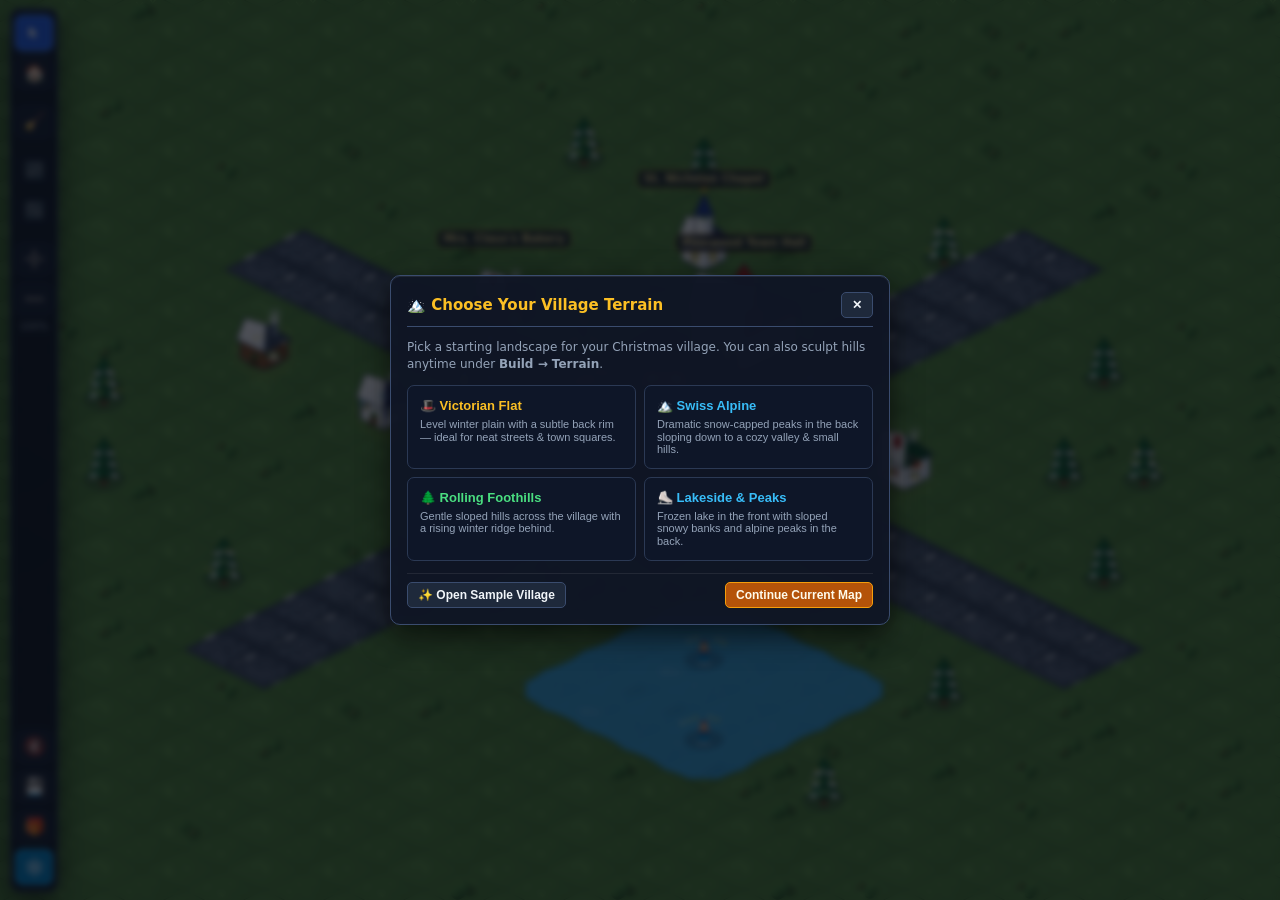
==== docs/index.html @ 5a3c9f07 "Remove manual lake/water items from palette and move Raise/Lower to top of Terrain" ====
<!DOCTYPE html>
<html lang="en">
<head>
<meta charset="UTF-8" />
<meta name="viewport" content="width=device-width, initial-scale=1.0" />
<title>Cozy Christmas Village Editor</title>
<style>
  :root {
    --bg-night: #080d1a;
    --panel-bg: rgba(16, 23, 39, 0.94);
    --panel-border: #3a4c6e;
    --panel-highlight: #607ba8;
    --text-main: #f1f5f9;
    --text-muted: #94a3b8;
    --accent-gold: #fbbf24;
    --accent-red: #dc2626;
    --accent-green: #16a34a;
    --accent-ice: #38bdf8;
    --font-ui: 'Segoe UI', system-ui, -apple-system, sans-serif;
  }

  * {
    box-sizing: border-box;
    user-select: none;
    -webkit-user-select: none;
  }

  html, body {
    margin: 0;
    padding: 0;
    width: 100%;
    height: 100%;
    overflow: hidden;
    background: var(--bg-night);
    color: var(--text-main);
    font-family: var(--font-ui);
    font-size: 13px;
  }

  #game-canvas {
    display: block;
    width: 100vw;
    height: 100vh;
    cursor: default;
  }

  .ui-panel {
    background: var(--panel-bg);
    border: 1.5px solid var(--panel-border);
    box-shadow: 0 10px 30px rgba(0, 0, 0, 0.65), inset 0 1px 0 rgba(255, 255, 255, 0.08);
    border-radius: 10px;
    backdrop-filter: blur(8px);
  }

  /* Single Slim Left-Edge Toolbar */
  #left-dock {
    position: fixed;
    top: 8px;
    left: 10px;
    bottom: 8px;
    width: 48px;
    padding: 6px 4px;
    display: flex;
    flex-direction: column;
    align-items: center;
    gap: clamp(2px, 0.45vh, 5px);
    z-index: 30;
    overflow: hidden;
    transition: transform 0.35s ease, opacity 0.35s ease;
  }

  #left-dock.hidden-editor {
    transform: translateX(-80px);
    opacity: 0;
    pointer-events: none;
  }

  .dock-btn {
    width: clamp(30px, 4.4vh, 38px);
    height: clamp(22px, 4.2vh, 36px);
    flex: 0 1 auto;
    border-radius: 7px;
    border: 1px solid transparent;
    background: rgba(30, 41, 59, 0.7);
    color: var(--text-main);
    font-size: clamp(13px, 2.1vh, 17px);
    line-height: 1;
    display: flex;
    align-items: center;
    justify-content: center;
    cursor: pointer;
    position: relative;
    transition: background 0.12s, border-color 0.12s, transform 0.08s;
  }

  .dock-btn:hover { background: #2b3a55; border-color: var(--panel-highlight); }
  .dock-btn:active { transform: scale(0.95); }
  .dock-btn.active { background: #2563eb; border-color: #60a5fa; box-shadow: 0 0 10px rgba(37, 99, 235, 0.45); }
  .dock-btn.dialog-open { border-color: var(--accent-gold); box-shadow: 0 0 0 1px var(--accent-gold); }
  .dock-btn.btn-snow-dock { background: #0284c7; border-color: #38bdf8; }
  .dock-btn.btn-snow-dock:hover { background: #0369a1; }
  .dock-btn:disabled { opacity: 0.35; cursor: not-allowed; }

  .dock-sep {
    width: 26px;
    height: 1px;
    background: rgba(255, 255, 255, 0.12);
    margin: clamp(1px, 0.2vh, 2px) 0;
    flex-shrink: 0;
  }

  .dock-spacer { flex: 1 1 0; min-height: 2px; }

  /* Floating Dialogs anchored beside the left toolbar */
  .dock-dialog {
    position: fixed;
    top: 8px;
    left: 68px;
    width: 296px;
    max-height: calc(100vh - 16px);
    display: none;
    flex-direction: column;
    z-index: 28;
    overflow: hidden;
  }

  .dock-dialog.open { display: flex; }
  .dock-dialog.hidden-editor { display: none !important; }

  .dialog-header {
    display: flex;
    align-items: center;
    justify-content: space-between;
    padding: 10px 12px;
    border-bottom: 1px solid rgba(255, 255, 255, 0.1);
  }

  .dialog-header h3 {
    margin: 0;
    font-size: 13px;
    font-weight: 700;
    color: var(--accent-gold);
    letter-spacing: 0.3px;
  }

  .dialog-body {
    padding: 10px 12px;
    overflow-y: auto;
    display: flex;
    flex-direction: column;
    gap: 10px;
  }

  .btn {
    background: #1e293b;
    color: var(--text-main);
    border: 1px solid var(--panel-border);
    border-radius: 5px;
    padding: 5px 10px;
    font-size: 12px;
    font-weight: 600;
    cursor: pointer;
    display: inline-flex;
    align-items: center;
    gap: 5px;
    transition: background 0.12s, border-color 0.12s;
  }

  .btn:hover { background: #2b3a55; border-color: var(--panel-highlight); }
  .btn.active { background: #2563eb; border-color: #60a5fa; color: #fff; }
  .btn-gold { background: #b45309; border-color: #f59e0b; color: #fffbeb; }
  .btn-gold:hover { background: #d97706; }
  .btn-snow { background: #0284c7; border-color: #38bdf8; color: #f0f9ff; }
  .btn-snow:hover { background: #0369a1; }
  .btn-danger { background: #991b1b; border-color: #ef4444; }
  .btn-danger:hover { background: #b91c1c; }

  .cat-tabs {
    display: flex;
    gap: 4px;
    border-bottom: 1px solid var(--panel-border);
    padding: 8px 10px 0 10px;
  }

  .cat-tab {
    flex: 1;
    text-align: center;
    padding: 6px 4px;
    font-size: 11px;
    font-weight: 600;
    color: var(--text-muted);
    background: rgba(15, 23, 42, 0.5);
    border: 1px solid transparent;
    border-bottom: none;
    border-radius: 6px 6px 0 0;
    cursor: pointer;
  }

  .cat-tab.active {
    color: var(--accent-gold);
    background: #1e293b;
    border-color: var(--panel-border);
  }

  .item-grid {
    padding: 10px;
    overflow-y: auto;
    display: grid;
    grid-template-columns: repeat(2, 1fr);
    gap: 7px;
    align-content: start;
  }

  .item-card {
    background: rgba(15, 23, 42, 0.78);
    border: 1px solid #2b3954;
    border-radius: 7px;
    padding: 7px 5px;
    display: flex;
    flex-direction: column;
    align-items: center;
    gap: 5px;
    cursor: pointer;
    transition: border-color 0.12s, background 0.12s;
  }

  .item-card:hover { background: rgba(30, 41, 59, 0.95); border-color: var(--panel-highlight); }
  .item-card.selected { background: rgba(37, 99, 235, 0.25); border-color: var(--accent-gold); box-shadow: 0 0 0 1px var(--accent-gold); }
  .item-card canvas { width: 58px; height: 58px; }
  .item-card span { font-size: 11px; text-align: center; line-height: 1.15; }

  .section-title {
    font-size: 11px;
    text-transform: uppercase;
    letter-spacing: 0.7px;
    color: var(--text-muted);
    font-weight: 700;
    margin-bottom: 4px;
    border-bottom: 1px solid rgba(255,255,255,0.08);
    padding-bottom: 3px;
  }

  .option-row { display: flex; flex-direction: column; gap: 5px; margin-bottom: 4px; }
  .option-row label { font-size: 11px; color: var(--text-muted); display: flex; justify-content: space-between; align-items: center; }

  .chip-group { display: flex; flex-wrap: wrap; gap: 4px; }
  .chip {
    padding: 4px 8px;
    font-size: 11px;
    border-radius: 5px;
    border: 1px solid #334155;
    background: #0f172a;
    color: var(--text-main);
    cursor: pointer;
  }
  .chip.active { background: #2563eb; border-color: #60a5fa; color: #fff; }

  .color-dot { width: 22px; height: 22px; border-radius: 5px; border: 2px solid #334155; cursor: pointer; }
  .color-dot.active { border-color: var(--accent-gold); transform: scale(1.1); }

  .toggle-switch {
    display: flex;
    align-items: center;
    justify-content: space-between;
    background: #0f172a;
    border: 1px solid #334155;
    border-radius: 5px;
    padding: 6px 9px;
    cursor: pointer;
    font-size: 12px;
  }

  .toggle-pill { width: 30px; height: 16px; background: #334155; border-radius: 999px; position: relative; transition: background 0.15s; }
  .toggle-pill.on { background: var(--accent-green); }
  .toggle-pill::after {
    content: ''; position: absolute; top: 2px; left: 2px; width: 12px; height: 12px;
    border-radius: 50%; background: #fff; transition: transform 0.15s;
  }
  .toggle-pill.on::after { transform: translateX(14px); }

  /* Snow Mode Single Lower-Left Exit Button */
  #btn-exit-snow {
    position: fixed;
    bottom: 14px;
    left: 14px;
    padding: 7px 12px;
    z-index: 25;
    opacity: 0;
    pointer-events: none;
    transform: translateY(30px);
    transition: transform 0.35s ease, opacity 0.35s ease;
  }
  #btn-exit-snow.visible {
    transform: translateY(0);
    opacity: 0.72;
    pointer-events: auto;
  }
  #btn-exit-snow.visible:hover {
    opacity: 1;
  }

  /* Greeting Banner */
  #greeting-banner {
    position: fixed;
    top: 24px;
    left: 50%;
    transform: translateX(-50%) translateY(-20px);
    max-width: 520px;
    width: calc(100vw - 40px);
    padding: 16px 22px;
    text-align: center;
    z-index: 24;
    opacity: 0;
    pointer-events: none;
    transition: opacity 0.45s ease, transform 0.45s ease;
    border-color: var(--accent-gold);
    background: rgba(15, 23, 42, 0.9);
  }
  #greeting-banner.visible { opacity: 1; transform: translateX(-50%) translateY(0); pointer-events: auto; }
  #greeting-banner h2 { margin: 0 0 6px 0; color: var(--accent-gold); font-size: 18px; }
  #greeting-banner p { margin: 0 0 8px 0; line-height: 1.45; color: #e2e8f0; white-space: pre-wrap; }
  #greeting-banner .sig { font-style: italic; color: #94a3b8; font-size: 12px; }

  /* Snow Tour Landmark Caption */
  #tour-caption {
    position: fixed;
    bottom: 22px;
    left: 50%;
    transform: translateX(-50%) translateY(14px);
    max-width: 440px;
    width: calc(100vw - 180px);
    padding: 10px 18px;
    text-align: center;
    z-index: 23;
    opacity: 0;
    pointer-events: none;
    transition: opacity 0.6s ease, transform 0.6s ease;
    background: rgba(15, 23, 42, 0.84);
    border-color: rgba(251, 191, 36, 0.55);
  }
  #tour-caption.visible {
    opacity: 1;
    transform: translateX(-50%) translateY(0);
  }
  #tour-caption h4 { margin: 0 0 3px 0; color: var(--accent-gold); font-size: 14px; }
  #tour-caption p { margin: 0; color: #e2e8f0; font-size: 12px; line-height: 1.35; }

  .modal-backdrop {
    position: fixed;
    inset: 0;
    background: rgba(5, 8, 16, 0.7);
    display: none;
    align-items: center;
    justify-content: center;
    z-index: 50;
    backdrop-filter: blur(3px);
  }
  .modal-backdrop.open { display: flex; }

  .modal {
    width: 460px;
    max-width: calc(100vw - 24px);
    max-height: calc(100vh - 40px);
    overflow-y: auto;
    padding: 16px;
    display: flex;
    flex-direction: column;
    gap: 12px;
  }

  .modal-header { display: flex; justify-content: space-between; align-items: center; border-bottom: 1px solid var(--panel-border); padding-bottom: 8px; }
  .modal-header h3 { margin: 0; color: var(--accent-gold); font-size: 15px; }

  input[type="text"], textarea {
    width: 100%;
    background: #0f172a;
    border: 1px solid var(--panel-border);
    border-radius: 5px;
    color: var(--text-main);
    padding: 7px 9px;
    font-family: inherit;
    font-size: 12px;
  }
  input[type="text"]:focus, textarea:focus { outline: none; border-color: var(--accent-gold); }

  .slot-list { display: flex; flex-direction: column; gap: 6px; max-height: 220px; overflow-y: auto; }
  .slot-item {
    display: flex;
    align-items: center;
    justify-content: space-between;
    background: #0f172a;
    border: 1px solid #2b3954;
    border-radius: 5px;
    padding: 7px 9px;
    gap: 8px;
  }
  .slot-info { display: flex; flex-direction: column; gap: 2px; overflow: hidden; }
  .slot-info strong { font-size: 12px; white-space: nowrap; overflow: hidden; text-overflow: ellipsis; }
  .slot-info small { font-size: 10px; color: var(--text-muted); }

  ::-webkit-scrollbar { width: 6px; height: 6px; }
  ::-webkit-scrollbar-track { background: rgba(0,0,0,0.2); }
  ::-webkit-scrollbar-thumb { background: #334155; border-radius: 3px; }
</style>
</head>
<body>

<canvas id="game-canvas"></canvas>

<!-- Single Left-Edge Toolbar -->
<div id="left-dock" class="ui-panel">
  <button class="dock-btn active" id="tool-inspect" title="Select &amp; Edit Item (1)">
    <svg width="16" height="16" viewBox="0 0 16 16" fill="currentColor" aria-hidden="true">
      <path d="M3 1.5v11.2l3.1-3.1 2.2 4.4 1.6-.8-2.2-4.4H12L3 1.5z"/>
    </svg>
  </button>
  <button class="dock-btn" id="btn-dock-build" title="Build Palette (B)">🏠</button>
  <div class="dock-sep"></div>
  <button class="dock-btn" id="tool-erase" title="Erase / Bulldoze (3 or Right-Click)">🧹</button>
  <div class="dock-sep"></div>
  <button class="dock-btn" id="btn-undo" title="Undo (Ctrl+Z)" disabled>↩️</button>
  <button class="dock-btn" id="btn-redo" title="Redo (Ctrl+Y)" disabled>↪️</button>
  <div class="dock-sep"></div>
  <button class="dock-btn" id="btn-zoom-in" title="Zoom In (+)">➕</button>
  <button class="dock-btn" id="btn-zoom-out" title="Zoom Out (-)">➖</button>
  <div id="zoom-label" style="font-size:10px;color:var(--text-muted);text-align:center;line-height:1.1;flex-shrink:0;">100%</div>
  <div class="dock-spacer"></div>
  <button class="dock-btn" id="btn-audio" title="Toggle Cozy Ambiance">🔇</button>
  <button class="dock-btn" id="btn-saves" title="Saved Villages & Presets">💾</button>
  <button class="dock-btn" id="btn-share" title="Share JSON & Customized Greeting">🎁</button>
  <button class="dock-btn btn-snow-dock" id="btn-snow-mode" title="Hide Editor & Begin Snowfall">❄️</button>
</div>

<!-- Floating Dialog: Build Palette -->
<div id="dialog-build" class="dock-dialog ui-panel">
  <div class="dialog-header">
    <h3>🏠 Build & Place</h3>
    <button class="btn" id="close-build" style="padding:2px 7px;">✕</button>
  </div>
  <div class="cat-tabs" id="cat-tabs">
    <div class="cat-tab" data-cat="terrain">Terrain</div>
    <div class="cat-tab active" data-cat="buildings">Buildings</div>
    <div class="cat-tab" data-cat="decor">Decor</div>
    <div class="cat-tab" data-cat="living">Living</div>
  </div>
  <div class="item-grid" id="item-grid"></div>
</div>

<!-- Floating Dialog: Item Options & Atmosphere -->
<div id="dialog-options" class="dock-dialog ui-panel">
  <div class="dialog-header">
    <h3 id="config-item-title">🎨 Customize</h3>
    <button class="btn" id="close-options" style="padding:2px 7px;">✕</button>
  </div>
  <div class="dialog-body">
    <div id="config-item-desc" style="font-size:11px;color:var(--text-muted);">
      Select a tile or building to customize.
    </div>
    <div id="config-options-container"></div>
  </div>
</div>

<!-- Floating Dialog: Snowfall Rate Picker -->
<div id="dialog-snow" class="dock-dialog ui-panel" style="top:auto;bottom:12px;width:236px;">
  <div class="dialog-header">
    <h3>❄️ Choose Snowfall Rate</h3>
    <button class="btn" id="close-snow-dialog" style="padding:2px 7px;">✕</button>
  </div>
  <div class="dialog-body" style="gap:7px;">
    <button class="btn snow-start-btn" data-lvl="1" style="justify-content:space-between;padding:8px 10px;">
      <span>🌨️ 1. Gentle Flurries</span><small style="color:var(--text-muted)">Light breeze</small>
    </button>
    <button class="btn snow-start-btn" data-lvl="2" style="justify-content:space-between;padding:8px 10px;">
      <span>❄️ 2. Steady Snowfall</span><small style="color:var(--text-muted)">Brisk wind</small>
    </button>
    <button class="btn btn-snow snow-start-btn" data-lvl="3" style="justify-content:space-between;padding:8px 10px;">
      <span>🌬️ 3. Winter Blizzard</span><small style="color:#e0f2fe">Howling gusts</small>
    </button>
    <div class="toggle-switch" id="toggle-tour-mode" title="Slowly pan & zoom to visit labeled landmarks">
      <span>🎬 Tour Landmarks</span>
      <div class="toggle-pill on" id="pill-tour-mode"></div>
    </div>
    <div style="border-top:1px solid rgba(255,255,255,0.1);padding-top:6px;">
      <button class="btn" id="btn-dialog-clear-snow" style="width:100%;justify-content:center;padding:7px 10px;">🧹 Clear Snow</button>
    </div>
  </div>
</div>

<!-- Snow Mode Single Lower-Left Button -->
<button id="btn-exit-snow" class="ui-panel btn" title="Return to Editor (Esc)">✏️ Editor</button>

<!-- Snow Tour Landmark Caption -->
<div id="tour-caption" class="ui-panel">
  <h4 id="tour-caption-title"></h4>
  <p id="tour-caption-desc"></p>
</div>

<!-- Greeting Banner -->
<div id="greeting-banner" class="ui-panel">
  <h2 id="banner-title">Season's Greetings!</h2>
  <p id="banner-msg"></p>
  <div class="sig" id="banner-sig"></div>
  <div style="margin-top:10px;display:flex;justify-content:center;gap:8px;">
    <button class="btn btn-snow" id="btn-close-banner">Admire Village</button>
  </div>
</div>

<!-- Welcome / Initial Terrain Modal (comes up first) -->
<div id="modal-welcome" class="modal-backdrop open">
  <div class="modal ui-panel" style="width:500px;">
    <div class="modal-header">
      <h3>🏔️ Choose Your Village Terrain</h3>
      <button class="btn" onclick="closeModal('modal-welcome')" title="Keep Current">✕</button>
    </div>
    <div style="font-size:12px;color:var(--text-muted);line-height:1.4;">
      Pick a starting landscape for your Christmas village. You can also sculpt hills anytime under <strong>Build → Terrain</strong>.
    </div>
    <div style="display:grid;grid-template-columns:1fr 1fr;gap:8px;">
      <button class="item-card" data-start-preset="victorian" style="padding:12px;align-items:flex-start;text-align:left;">
        <strong style="color:var(--accent-gold);font-size:13px;">🎩 Victorian Flat</strong>
        <span style="color:var(--text-muted);font-size:11px;text-align:left;">Level winter plain with a subtle back rim — ideal for neat streets &amp; town squares.</span>
      </button>
      <button class="item-card" data-start-preset="swiss" style="padding:12px;align-items:flex-start;text-align:left;">
        <strong style="color:var(--accent-ice);font-size:13px;">🏔️ Swiss Alpine</strong>
        <span style="color:var(--text-muted);font-size:11px;text-align:left;">Dramatic snow-capped peaks in the back sloping down to a cozy valley &amp; small hills.</span>
      </button>
      <button class="item-card" data-start-preset="foothills" style="padding:12px;align-items:flex-start;text-align:left;">
        <strong style="color:#4ade80;font-size:13px;">🌲 Rolling Foothills</strong>
        <span style="color:var(--text-muted);font-size:11px;text-align:left;">Gentle sloped hills across the village with a rising winter ridge behind.</span>
      </button>
      <button class="item-card" data-start-preset="lake" style="padding:12px;align-items:flex-start;text-align:left;">
        <strong style="color:#38bdf8;font-size:13px;">⛸️ Lakeside &amp; Peaks</strong>
        <span style="color:var(--text-muted);font-size:11px;text-align:left;">Frozen lake in the front with sloped snowy banks and alpine peaks in the back.</span>
      </button>
    </div>
    <div style="display:flex;gap:8px;justify-content:space-between;align-items:center;border-top:1px solid rgba(255,255,255,0.08);padding-top:8px;">
      <button class="btn" id="btn-welcome-sample">✨ Open Sample Village</button>
      <button class="btn btn-gold" onclick="closeModal('modal-welcome')">Continue Current Map</button>
    </div>
  </div>
</div>

<!-- Save / Load Modal -->
<div id="modal-saves" class="modal-backdrop">
  <div class="modal ui-panel">
    <div class="modal-header">
      <h3>💾 Saved Villages & Presets</h3>
      <button class="btn" onclick="closeModal('modal-saves')">✕</button>
    </div>
    <div class="option-row">
      <label>Save Current Village to Browser</label>
      <div style="display:flex;gap:6px;">
        <input type="text" id="save-name-input" placeholder="e.g. Pinewood Hollow" />
        <button class="btn btn-gold" id="btn-save-slot">Save</button>
      </div>
    </div>
    <div>
      <div class="section-title">Your Browser Saves</div>
      <div class="slot-list" id="save-slots-list"></div>
    </div>
    <div>
      <div class="section-title">New Map — Initial Terrain & Elevation</div>
      <div style="display:flex;gap:6px;margin-bottom:6px;">
        <select id="new-terrain-preset" style="flex:1.4;background:#0f172a;color:var(--text-main);border:1px solid var(--panel-border);border-radius:5px;padding:6px 8px;font-size:12px;">
          <option value="victorian">🎩 Victorian Flat</option>
          <option value="swiss" selected>🏔️ Swiss Alpine (Back Peaks)</option>
          <option value="foothills">🌲 Rolling Foothills</option>
          <option value="lake">⛸️ Lakeside &amp; Peaks</option>
        </select>
        <select id="new-terrain-elev" style="flex:1;background:#0f172a;color:var(--text-main);border:1px solid var(--panel-border);border-radius:5px;padding:6px 8px;font-size:12px;">
          <option value="0">Flat (0)</option>
          <option value="1" selected>Gentle</option>
          <option value="2">Dramatic</option>
        </select>
      </div>
      <div style="display:flex;gap:6px;flex-wrap:wrap;">
        <button class="btn btn-snow" id="btn-generate-terrain" style="flex:1;justify-content:center;">🌄 Generate New Map</button>
        <button class="btn" id="btn-load-sample">✨ Sample Village</button>
      </div>
    </div>
  </div>
</div>

<!-- Share & Greeting Modal -->
<div id="modal-share" class="modal-backdrop">
  <div class="modal ui-panel">
    <div class="modal-header">
      <h3>🎁 Share Village & Greeting</h3>
      <button class="btn" onclick="closeModal('modal-share')">✕</button>
    </div>
    <div class="option-row">
      <label>Greeting Title</label>
      <input type="text" id="greet-title" placeholder="Merry Christmas & Happy Holidays!" />
    </div>
    <div class="option-row">
      <label>Message for Friends & Family</label>
      <textarea id="greet-msg" rows="3" placeholder="Wishing you warmth, joy, and cozy winter nights..."></textarea>
    </div>
    <div class="option-row">
      <label>From / Signature</label>
      <input type="text" id="greet-sig" placeholder="— The Wilson Family" />
    </div>
    <div style="display:flex;gap:8px;flex-wrap:wrap;">
      <button class="btn btn-gold" id="btn-export-json" style="flex:1;justify-content:center;">⬇️ Export Village (.json)</button>
      <button class="btn btn-snow" id="btn-import-json-trigger" style="flex:1;justify-content:center;">⬆️ Import Village (.json)</button>
      <input type="file" id="import-json-file" accept=".json,application/json" style="display:none" />
    </div>
    <button class="btn" id="btn-preview-greeting" style="justify-content:center;">💌 Preview Greeting in Snow Mode</button>
  </div>
</div>

<script>
(() => {
  'use strict';

  // =========================================================================
  // 1. CONSTANTS & MAP CONFIGURATION (60x60 spacious design area)
  // =========================================================================
  const GRID_SIZE = 60;
  const TILE_W = 80;
  const TILE_H = 40;
  const ELEV_STEP = 16;
  const SPRITE_SS = 2; // 2x supersampled vector sprites for razor-sharp anti-aliasing
  const STORAGE_AUTOSAVE = 'xmas_village_autosave_v2';
  const STORAGE_SLOTS = 'xmas_village_slots_v1';

  const PALETTES = {
    red:    { wall: '#f6ede2', wallShade: '#dcc8b2', roof: '#a31d1d', roofShade: '#761414', trim: '#6b3a1e', shutter: '#166534', name: 'Festive Red' },
    green:  { wall: '#f1f5f9', wallShade: '#cbd5e1', roof: '#166534', roofShade: '#0f4725', trim: '#5c3d28', shutter: '#991b1b', name: 'Pine Green' },
    blue:   { wall: '#f8fafc', wallShade: '#cbd5e1', roof: '#1e3a8a', roofShade: '#15255a', trim: '#475569', shutter: '#1d4ed8', name: 'Winter Blue' },
    timber: { wall: '#b87e4b', wallShade: '#8c5a30', roof: '#475569', roofShade: '#334155', trim: '#52321b', shutter: '#78350f', name: 'Warm Timber' },
    ginger: { wall: '#a8673e', wallShade: '#7c4726', roof: '#7c2d12', roofShade: '#541c09', trim: '#fef3c7', shutter: '#dc2626', name: 'Gingerbread' },
  };

  const LIGHT_STYLES = [
    { id: 'none', name: 'None' },
    { id: 'warm', name: 'Warm White' },
    { id: 'multi', name: 'Multicolor' },
    { id: 'candy', name: 'Candy Cane' },
    { id: 'icicle', name: 'Icicle Blue' },
  ];

  const LIGHT_MODES = [
    { id: 'twinkle', name: 'Twinkle' },
    { id: 'steady', name: 'Steady' },
    { id: 'chase', name: 'Chase' },
  ];

  const HORSE_COLORS = [
    { id: 'white', name: 'Snow White', body: '#f8fafc', shade: '#cbd5e1', mane: '#94a3b8' },
    { id: 'chestnut', name: 'Chestnut', body: '#9a4412', shade: '#78350f', mane: '#451a03' },
    { id: 'black', name: 'Midnight', body: '#334155', shade: '#1e293b', mane: '#0f172a' },
  ];

  const CATALOG = [
    { id: 'elev_up',    cat: 'terrain',   name: 'Raise Hill',       type: 'elev', delta: 1, desc: 'Raise terrain elevation by 1 level.' },
    { id: 'elev_down',  cat: 'terrain',   name: 'Lower Ground',     type: 'elev', delta: -1, desc: 'Lower terrain elevation by 1 level.' },
    { id: 'grass',      cat: 'terrain',   name: 'Lush Meadow',      type: 'terrain', desc: 'Green grass meadow before the snow falls.' },
    { id: 'shrub',      cat: 'terrain',   name: 'Grassy Shrubs',    type: 'terrain', desc: 'Meadow with cozy wild bushes & tufts.' },
    { id: 'snow',       cat: 'terrain',   name: 'Snowy Meadow',     type: 'terrain', desc: 'Soft drifting winter snowfield.' },
    { id: 'road',       cat: 'terrain',   name: 'Cobble Street',    type: 'terrain', desc: 'Rounded cobblestone street with snow curbs.' },
    { id: 'path',       cat: 'terrain',   name: 'Footpath',         type: 'terrain', desc: 'Winding stone-dusted walkway.' },
    { id: 'pier',       cat: 'terrain',   name: 'Wooden Pier',      type: 'terrain', desc: 'Cozy timber dock extending over water.' },
    { id: 'plaza',      cat: 'terrain',   name: 'Timber Plaza',     type: 'terrain', desc: 'Warm wooden town square decking.' },

    { id: 'cottage',    cat: 'buildings', name: 'Cozy Cottage',     type: 'object', size: 1, hasColor: true, hasLights: true, hasFireplace: true, hasFlip: true, desc: 'Storybook cottage with wreath, shutters & chimney.' },
    { id: 'bakery',     cat: 'buildings', name: 'Cocoa Bakery',     type: 'object', size: 1, hasColor: true, hasLights: true, hasFireplace: true, hasFlip: true, desc: 'Warm bakery with scalloped awning & glowing display.' },
    { id: 'workshop',   cat: 'buildings', name: 'Toy Workshop',     type: 'object', size: 1, hasColor: true, hasLights: true, hasFireplace: true, hasFlip: true, desc: 'Whimsical workshop with hanging sign & eaves.' },
    { id: 'cabin',      cat: 'buildings', name: 'Log Cabin',        type: 'object', size: 1, hasColor: true, hasLights: true, hasFireplace: true, hasFlip: true, desc: 'Rustic timber cabin with stone chimney.' },
    { id: 'chapel',     cat: 'buildings', name: 'Steeple Chapel',   type: 'object', size: 1, hasColor: true, hasLights: true, hasFireplace: false, hasFlip: true, desc: 'Quaint chapel with stained glass & bell spire.' },
    { id: 'butcher',    cat: 'buildings', name: 'Butcher Shop',     type: 'object', size: 1, hasColor: true, hasLights: true, hasFireplace: true, hasFlip: true, desc: 'Cozy butcher shop with striped awning & display.' },
    { id: 'postoffice', cat: 'buildings', name: 'Post Office',      type: 'object', size: 1, hasColor: true, hasLights: true, hasFireplace: true, hasFlip: true, desc: 'Holiday post office with red mailbox out front.' },
    { id: 'townhall',   cat: 'buildings', name: 'Grand Town Hall',  type: 'object', size: 2, hasColor: true, hasLights: true, hasFireplace: true, hasFlip: false, desc: '2x2 centerpiece hall with illuminated clock tower.' },
    { id: 'school',     cat: 'buildings', name: 'Village School',   type: 'object', size: 2, hasColor: true, hasLights: true, hasFireplace: true, hasFlip: true, desc: '2x2 storybook schoolhouse with bell cupola.' },
    { id: 'hospital',   cat: 'buildings', name: 'Cottage Hospital', type: 'object', size: 2, hasColor: true, hasLights: true, hasFireplace: true, hasFlip: true, desc: '2x2 village clinic with red cross & warm wards.' },
    { id: 'inn',        cat: 'buildings', name: 'Village Inn',      type: 'object', size: 2, hasColor: true, hasLights: true, hasFireplace: true, hasFlip: true, desc: '2x2 two-story tavern & inn with twin chimneys.' },

    { id: 'pine',       cat: 'decor',     name: 'Pine Tree',        type: 'object', size: 1, hasLights: true, desc: 'Lush snow-laden evergreen.' },
    { id: 'grandtree',  cat: 'decor',     name: 'Village Tree',     type: 'object', size: 1, hasLights: true, desc: 'Grand decorated tree with glowing star.' },
    { id: 'lamppost',   cat: 'decor',     name: 'Lamppost',         type: 'object', size: 1, desc: 'Ornate wrought-iron lantern with warm halo.' },
    { id: 'snowman',    cat: 'decor',     name: 'Snowman',          type: 'object', size: 1, hasFlip: true, desc: 'Jolly snowman with knit scarf & top hat.' },
    { id: 'stall',      cat: 'decor',     name: 'Market Stall',     type: 'object', size: 1, hasColor: true, hasLights: true, hasFlip: true, desc: 'Festive booth with scalloped canopy & treats.' },
    { id: 'bench',      cat: 'decor',     name: 'Park Bench',       type: 'object', size: 1, hasFlip: true, desc: 'Snow-dusted timber & iron bench.' },
    { id: 'bonfire',    cat: 'decor',     name: 'Hearth Brazier',   type: 'object', size: 1, desc: 'Stone-ringed fire pit with dancing flames.' },

    { id: 'sleigh',     cat: 'living',    name: "Santa's Sleigh",   type: 'object', size: 1, hasLights: true, hasFlip: true, desc: 'Curved crimson sleigh packed with gifts.' },
    { id: 'horse',      cat: 'living',    name: 'Winter Horse',     type: 'object', size: 1, hasHorseColor: true, hasFlip: true, desc: 'Gentle horse with festive saddle blanket.' },
    { id: 'carolers',   cat: 'living',    name: 'Carolers',         type: 'object', size: 1, desc: 'Trio of bundled-up singers with songbooks.' },
    { id: 'skater',     cat: 'living',    name: 'Ice Skater',       type: 'object', size: 1, hasFlip: true, desc: 'Villager gliding in winter coat & scarf.' },
    { id: 'reindeer',   cat: 'living',    name: 'Reindeer',         type: 'object', size: 1, hasFlip: true, desc: 'Whimsical reindeer with red jingle collar.' },
  ];

  const CATALOG_MAP = Object.fromEntries(CATALOG.map(c => [c.id, c]));

  // =========================================================================
  // 2. GAME STATE
  // =========================================================================
  const state = {
    terrain: [],
    corners: [],
    objects: [],
    selectedTool: 'inspect',
    selectedCat: 'buildings',
    selectedItem: 'cottage',
    config: {
      color: 'red',
      lights: 'warm',
      lightMode: 'twinkle',
      fireplace: true,
      flip: false,
      horseColor: 'white',
    },
    inspectedObjId: null,
    camera: { x: 0, y: 0, zoom: 1 },
    hoverTile: null,
    snowMode: false,
    snowLevel: 1,
    snowAccum: 0,
    snowGrid: [],
    wind: { speed: 12, gust: 0 },
    tourEnabled: true,
    tour: { active: false, index: 0, timer: 0, stops: [], savedCam: null },
    greeting: {
      title: "Season's Greetings!",
      message: 'Welcome to our cozy Christmas village. Watch the snow fall and enjoy the warm holiday lights!',
      signature: '— With warm wishes',
    },
    undoStack: [],
    redoStack: [],
    nextObjId: 1,
    audioEnabled: false,
  };

  function initEmptyMap() {
    state.terrain = Array.from({ length: GRID_SIZE }, () =>
      Array.from({ length: GRID_SIZE }, () => (Math.random() < 0.18 ? 'shrub' : 'grass'))
    );
    state.corners = Array.from({ length: GRID_SIZE + 1 }, () =>
      Array.from({ length: GRID_SIZE + 1 }, () => 0)
    );
    state.snowGrid = Array.from({ length: GRID_SIZE }, () =>
      Array.from({ length: GRID_SIZE }, () => 0)
    );
    state.objects = [];
    state.inspectedObjId = null;
    state.snowAccum = 0;
  }

  function generateInitialTerrain(preset = 'victorian', elevScale = 1) {
    initEmptyMap();
    const scale = elevScale === 0 ? 0.25 : (elevScale === 1 ? 1.0 : 1.65);
    const mid = GRID_SIZE / 2;
    const seed = Math.random() * 10000;

    // Seeded smooth 2D value noise + fractal Brownian motion for personalized landscapes
    const vNoise = (x, y, s) => {
      const ix = Math.floor(x), iy = Math.floor(y);
      const fx = x - ix, fy = y - iy;
      const ux = fx * fx * (3 - 2 * fx);
      const uy = fy * fy * (3 - 2 * fy);
      const h00 = hash2(ix, iy, s), h10 = hash2(ix + 1, iy, s);
      const h01 = hash2(ix, iy + 1, s), h11 = hash2(ix + 1, iy + 1, s);
      const nx0 = h00 + (h10 - h00) * ux;
      const nx1 = h01 + (h11 - h01) * ux;
      return nx0 + (nx1 - nx0) * uy;
    };
    const fbm = (x, y) => (
      vNoise(x * 0.08, y * 0.08, seed) * 0.58 +
      vNoise(x * 0.17, y * 0.17, seed + 19.3) * 0.28 +
      vNoise(x * 0.34, y * 0.34, seed + 47.7) * 0.14
    );

    const WATER_LEVEL = 1.0;
    const lakeCenter = GRID_SIZE * (0.67 + (Math.random() - 0.5) * 0.06);
    const lakeShiftW = (Math.random() - 0.5) * 0.22;

    for (let cy = 0; cy <= GRID_SIZE; cy++) {
      for (let cx = 0; cx <= GRID_SIZE; cx++) {
        const backDist = (cx + cy) / (GRID_SIZE * 2);
        const n = fbm(cx, cy); // 0..1
        const ridged = 1 - Math.abs(n * 2 - 1); // 0..1 sharp alpine ridges
        let h = 0;

        if (preset === 'victorian') {
          const gentleBack = backDist < 0.22 ? ((0.22 - backDist) / 0.22) * (1.2 + n * 1.4) : 0;
          h = (gentleBack + Math.max(0, n - 0.62) * 1.2) * scale;
        } else if (preset === 'swiss') {
          const backT = backDist < 0.50 ? (0.50 - backDist) / 0.50 : 0;
          const peaks = backT * backT * 5.8 + ridged * backT * 4.5;
          const villageHills = Math.max(0, n - 0.42) * 3.8;
          h = (peaks + villageHills) * scale;
        } else if (preset === 'foothills') {
          const backRise = backDist < 0.38 ? ((0.38 - backDist) / 0.38) * (3.2 + ridged * 2.0) : 0;
          h = (backRise + Math.max(0, n - 0.35) * 3.4) * scale;
        } else if (preset === 'lake') {
          const alongW = (cx - cy) / mid - lakeShiftW;
          const alongD = ((cx + cy) * 0.5 - lakeCenter) / mid;
          const basinDist = Math.sqrt(alongW * alongW * 0.26 + alongD * alongD * 1.25) + (n - 0.5) * 0.32;
          const backRise = backDist < 0.42 ? ((0.42 - backDist) / 0.42) * (4.6 + ridged * 2.8) : 0;
          const landH = 0.7 + backRise * scale + Math.max(0, n - 0.35) * 2.6 * scale;
          // Carve a natural basin below WATER_LEVEL in the foreground
          h = basinDist < 0.56 ? (basinDist / 0.56) * WATER_LEVEL * 0.92 : landH + (basinDist - 0.56) * 1.2;
        }

        state.corners[cy][cx] = Math.max(0, Math.min(12, Math.round(h * 2) / 2));
      }
    }

    // Real water-level pass: water fills everything at or below WATER_LEVEL to one flat plane
    if (preset === 'lake') {
      for (let cy = 0; cy <= GRID_SIZE; cy++) {
        for (let cx = 0; cx <= GRID_SIZE; cx++) {
          if (state.corners[cy][cx] <= WATER_LEVEL) {
            state.corners[cy][cx] = WATER_LEVEL;
          }
        }
      }
      for (let y = 0; y < GRID_SIZE; y++) {
        for (let x = 0; x < GRID_SIZE; x++) {
          const c0 = state.corners[y][x];
          const c1 = state.corners[y][x + 1];
          const c2 = state.corners[y + 1][x + 1];
          const c3 = state.corners[y + 1][x];
          if (c0 <= WATER_LEVEL && c1 <= WATER_LEVEL && c2 <= WATER_LEVEL && c3 <= WATER_LEVEL) {
            const wNoise = fbm(x + 31.7, y + 17.3);
            if (wNoise > 0.72) state.terrain[y][x] = 'water';
            else if (wNoise > 0.48) state.terrain[y][x] = 'ice_cracked';
            else state.terrain[y][x] = 'ice';
          }
        }
      }
    }
  }

  // =========================================================================
  // 3. SEMI-REALISTIC WHIMSICAL VECTOR ART ENGINE (2x Supersampled Smooth Canvas2D)
  // =========================================================================
  const spriteCache = new Map();

  function makeVectorCanvas(w, h) {
    const c = document.createElement('canvas');
    c.width = w * SPRITE_SS;
    c.height = h * SPRITE_SS;
    const ctx = c.getContext('2d');
    ctx.scale(SPRITE_SS, SPRITE_SS);
    ctx.imageSmoothingEnabled = true;
    ctx.imageSmoothingQuality = 'high';
    ctx.lineJoin = 'round';
    ctx.lineCap = 'round';
    return { c, ctx };
  }

  function hash2(x, y, s = 0) {
    const n = Math.sin(x * 127.1 + y * 311.7 + s * 74.7) * 43758.5453;
    return n - Math.floor(n);
  }

  function drawIsoDiamond(ctx, cx, cy, w, h, fill, stroke, lineWidth = 1) {
    const hw = w / 2, hh = h / 2;
    ctx.beginPath();
    ctx.moveTo(cx, cy - hh);
    ctx.lineTo(cx + hw, cy);
    ctx.lineTo(cx, cy + hh);
    ctx.lineTo(cx - hw, cy);
    ctx.closePath();
    if (fill) { ctx.fillStyle = fill; ctx.fill(); }
    if (stroke) { ctx.strokeStyle = stroke; ctx.lineWidth = lineWidth; ctx.stroke(); }
  }

  // Vector Terrain Tiles
  function getTerrainSprite(type, tx, ty, snowBucket) {
    const isLakeTile = (type === 'ice' || type === 'ice_cracked' || type === 'water');
    const variant = isLakeTile ? Math.floor(hash2(tx, ty, 55) * 20) : ((tx * 7 + ty * 13) & 3);
    const key = `vt_${type}_${variant}_${snowBucket}`;
    if (spriteCache.has(key)) return spriteCache.get(key);

    const { c, ctx } = makeVectorCanvas(TILE_W, TILE_H);
    const cx = TILE_W / 2, cy = TILE_H / 2;

    if (type === 'grass' || type === 'shrub') {
      const shades = [
        ['#568a42', '#4d803b'],
        ['#548840', '#4b7e39'],
        ['#588c44', '#4f823c'],
        ['#558941', '#4c7f3a'],
      ];
      const [gTop, gBot] = shades[variant];
      const grad = ctx.createLinearGradient(0, 0, TILE_W, TILE_H);
      grad.addColorStop(0, gTop);
      grad.addColorStop(1, gBot);
      drawIsoDiamond(ctx, cx, cy, TILE_W, TILE_H, grad, '#3f6a2e', 0.8);

      // Subtle grass blade tufts
      ctx.strokeStyle = 'rgba(134, 194, 98, 0.55)';
      ctx.lineWidth = 1.1;
      for (let i = 0; i < 4; i++) {
        const rx = cx + (hash2(i, variant, 3) - 0.5) * 34;
        const ry = cy + (hash2(i, variant, 4) - 0.5) * 14;
        ctx.beginPath();
        ctx.moveTo(rx, ry);
        ctx.quadraticCurveTo(rx - 2, ry - 3, rx - 3, ry - 4);
        ctx.moveTo(rx, ry);
        ctx.quadraticCurveTo(rx + 2, ry - 3, rx + 3, ry - 3.5);
        ctx.stroke();
      }

      if (type === 'shrub') {
        const count = 2 + (variant % 2);
        for (let b = 0; b < count; b++) {
          const bx = cx + (hash2(b, variant, 7) - 0.5) * 26;
          const by = cy + (hash2(b, variant, 8) - 0.5) * 10;
          const r = 4.2 + hash2(b, variant, 9) * 2.4;
          // Shadow
          ctx.fillStyle = 'rgba(20, 45, 18, 0.35)';
          ctx.beginPath(); ctx.ellipse(bx + 1, by + 1.5, r, r * 0.65, 0, 0, Math.PI * 2); ctx.fill();
          // Bush clusters
          ctx.fillStyle = '#2d5a27';
          ctx.beginPath(); ctx.arc(bx, by, r, 0, Math.PI * 2); ctx.fill();
          ctx.fillStyle = '#3f7835';
          ctx.beginPath(); ctx.arc(bx - r * 0.25, by - r * 0.2, r * 0.72, 0, Math.PI * 2); ctx.fill();
          ctx.fillStyle = '#5a9c49';
          ctx.beginPath(); ctx.arc(bx - r * 0.35, by - r * 0.35, r * 0.42, 0, Math.PI * 2); ctx.fill();
          // Tiny autumn/holiday berries on some shrubs
          if ((b + variant) % 2 === 0) {
            ctx.fillStyle = '#dc2626';
            ctx.beginPath();
            ctx.arc(bx + 1.5, by - 1, 0.9, 0, Math.PI * 2);
            ctx.arc(bx - 1.5, by + 0.5, 0.9, 0, Math.PI * 2);
            ctx.fill();
          }
        }
      }
    } else if (type === 'snow') {
      const grad = ctx.createLinearGradient(0, 0, TILE_W, TILE_H);
      grad.addColorStop(0, '#f3f8ff');
      grad.addColorStop(0.55, '#deecfb');
      grad.addColorStop(1, '#c4dcf4');
      drawIsoDiamond(ctx, cx, cy, TILE_W, TILE_H, grad, '#b9d2ec', 0.8);

      // Soft curved snowdrifts
      ctx.strokeStyle = 'rgba(255, 255, 255, 0.75)';
      ctx.lineWidth = 1.4;
      for (let i = 0; i < 3; i++) {
        const rx = cx + (hash2(i, variant, 1) - 0.5) * 32;
        const ry = cy + (hash2(i, variant, 2) - 0.5) * 14;
        ctx.beginPath();
        ctx.moveTo(rx - 8, ry);
        ctx.quadraticCurveTo(rx, ry - 2.5, rx + 8, ry + 0.5);
        ctx.stroke();
      }
    } else if (type === 'road') {
      const grad = ctx.createLinearGradient(0, 0, TILE_W, TILE_H);
      grad.addColorStop(0, '#475569');
      grad.addColorStop(1, '#334155');
      drawIsoDiamond(ctx, cx, cy, TILE_W, TILE_H, grad, '#273244', 1);

      // Rounded vector cobblestones
      for (let py = 6; py < TILE_H - 6; py += 5.5) {
        for (let px = 11; px < TILE_W - 11; px += 8) {
          const ox = px + ((Math.round(py) % 2 === 0) ? 3.5 : 0);
          if (Math.abs(ox - cx) / 35 + Math.abs(py - cy) / 17 < 0.85) {
            const tone = hash2(ox, py, variant);
            ctx.fillStyle = tone > 0.6 ? '#64748b' : (tone > 0.3 ? '#526075' : '#435066');
            ctx.beginPath();
            ctx.ellipse(ox, py, 3.2, 1.8, 0, 0, Math.PI * 2);
            ctx.fill();
            ctx.strokeStyle = 'rgba(255,255,255,0.16)';
            ctx.lineWidth = 0.6;
            ctx.stroke();
          }
        }
      }
      // Soft snow banks along edges
      ctx.fillStyle = 'rgba(241, 245, 249, 0.55)';
      ctx.beginPath();
      ctx.ellipse(cx - 14, 7, 7, 2.2, -0.45, 0, Math.PI * 2);
      ctx.ellipse(cx + 14, TILE_H - 7, 7, 2.2, -0.45, 0, Math.PI * 2);
      ctx.fill();
    } else if (type === 'path') {
      drawIsoDiamond(ctx, cx, cy, TILE_W, TILE_H, '#dce9f7', '#bdd3ea', 0.8);
      drawIsoDiamond(ctx, cx, cy, TILE_W - 20, TILE_H - 10, '#9aa8ba', '#7e8da1', 0.8);
      for (let i = 0; i < 6; i++) {
        const rx = cx + (hash2(i, variant, 5) - 0.5) * 30;
        const ry = cy + (hash2(i, variant, 6) - 0.5) * 12;
        ctx.fillStyle = i % 2 === 0 ? '#cbd5e1' : '#7b899c';
        ctx.beginPath();
        ctx.ellipse(rx, ry, 2.2, 1.2, 0, 0, Math.PI * 2);
        ctx.fill();
      }
    } else if (type === 'ice' || type === 'ice_cracked') {
      // Unified seamless glacial blue base (no per-tile checkerboard)
      const grad = ctx.createLinearGradient(0, 0, TILE_W, TILE_H);
      grad.addColorStop(0, '#3ca7db');
      grad.addColorStop(1, '#369fd3');
      drawIsoDiamond(ctx, cx, cy, TILE_W + 1.2, TILE_H + 0.6, grad, null);

      ctx.save();
      drawIsoDiamond(ctx, cx, cy, TILE_W, TILE_H, null, null);
      ctx.clip();

      // Subtle translucent mist/depth variation on ~1 in 10 tiles
      if (variant === 3 || variant === 14) {
        const px = cx + (hash2(variant, 1, 3) - 0.5) * 24;
        const py = cy + (hash2(variant, 2, 4) - 0.5) * 10;
        ctx.fillStyle = variant === 3 ? 'rgba(186, 230, 253, 0.12)' : 'rgba(12, 74, 110, 0.08)';
        ctx.beginPath();
        ctx.ellipse(px, py, 12, 5, (hash2(variant, 3, 5) - 0.5) * 0.5, 0, Math.PI * 2);
        ctx.fill();
      }

      // Tiny trapped air bubbles & frost specks across the ice (dots only, no lines)
      const speckCount = 8 + (variant % 6);
      for (let i = 0; i < speckCount; i++) {
        const bx = cx + (hash2(variant, i, 21) - 0.5) * 44;
        const by = cy + (hash2(variant, i, 22) - 0.5) * 18;
        const br = 0.35 + hash2(variant, i, 23) * 0.55;
        ctx.fillStyle = i % 3 === 0 ? 'rgba(240, 249, 255, 0.48)' : 'rgba(186, 230, 253, 0.36)';
        ctx.beginPath();
        ctx.arc(bx, by, br, 0, Math.PI * 2);
        ctx.fill();
      }

      // Extra subtle frost-dot clusters for ice_cracked (dots only, no lines/lambdas)
      if (type === 'ice_cracked') {
        for (let i = 0; i < 6; i++) {
          const bx = cx + (hash2(variant, i, 41) - 0.5) * 34;
          const by = cy + (hash2(variant, i, 42) - 0.5) * 14;
          ctx.fillStyle = 'rgba(240, 249, 255, 0.58)';
          ctx.beginPath();
          ctx.arc(bx, by, 0.45 + hash2(variant, i, 43) * 0.45, 0, Math.PI * 2);
          ctx.fill();
        }
      }
      ctx.restore();
    } else if (type === 'water') {
      const grad = ctx.createLinearGradient(0, 0, TILE_W, TILE_H);
      grad.addColorStop(0, '#1c77ab');
      grad.addColorStop(1, '#176c9c');
      drawIsoDiamond(ctx, cx, cy, TILE_W + 1.2, TILE_H + 0.6, grad, null);

      for (let i = 0; i < 4; i++) {
        const rx = cx + (hash2(variant, i, 11) - 0.5) * 32;
        const ry = cy + (hash2(variant, i, 12) - 0.5) * 14;
        ctx.fillStyle = 'rgba(186, 230, 253, 0.30)';
        ctx.beginPath();
        ctx.arc(rx, ry, 0.55, 0, Math.PI * 2);
        ctx.fill();
      }
    } else if (type === 'pier') {
      // Water underneath
      drawIsoDiamond(ctx, cx, cy, TILE_W + 1.0, TILE_H + 0.5, '#136ea1', null);
      // Timber dock planks
      drawIsoDiamond(ctx, cx, cy - 2, TILE_W - 14, TILE_H - 7, '#78350f', '#451a03', 1);
      ctx.save();
      drawIsoDiamond(ctx, cx, cy - 2, TILE_W - 15, TILE_H - 8, null, null);
      ctx.clip();
      for (let py = 3; py < TILE_H; py += 4.5) {
        ctx.fillStyle = py % 9 === 0 ? '#92400e' : '#6c320d';
        ctx.fillRect(0, py, TILE_W, 3.5);
      }
      ctx.restore();
      // Corner wooden pilings with snow caps
      const posts = [[cx, 7], [cx - 24, cy - 2], [cx + 24, cy - 2], [cx, TILE_H - 11]];
      for (const [px, py] of posts) {
        ctx.fillStyle = '#451a03';
        ctx.beginPath(); ctx.roundRect(px - 2, py - 4, 4, 7, 1); ctx.fill();
        ctx.fillStyle = '#f8fafc';
        ctx.beginPath(); ctx.ellipse(px, py - 4, 2.2, 1, 0, 0, Math.PI * 2); ctx.fill();
      }
    } else if (type === 'plaza') {
      drawIsoDiamond(ctx, cx, cy, TILE_W, TILE_H, '#78350f', '#451a03', 1);
      ctx.save();
      drawIsoDiamond(ctx, cx, cy, TILE_W - 2, TILE_H - 1, null, null);
      ctx.clip();
      for (let py = 3; py < TILE_H; py += 5) {
        ctx.fillStyle = py % 10 === 0 ? '#92400e' : '#71320d';
        ctx.fillRect(0, py, TILE_W, 4);
        ctx.strokeStyle = 'rgba(253, 224, 71, 0.14)';
        ctx.lineWidth = 0.7;
        ctx.beginPath(); ctx.moveTo(0, py + 0.5); ctx.lineTo(TILE_W, py + 0.5); ctx.stroke();
      }
      ctx.restore();
    }

    // Soft vector snow accumulation overlay
    if (snowBucket > 0) {
      const alpha = snowBucket * 0.19;
      ctx.fillStyle = `rgba(248, 250, 252, ${alpha.toFixed(2)})`;
      drawIsoDiamond(ctx, cx, cy, TILE_W - 2, TILE_H - 1, ctx.fillStyle, null);
      // Pillowy snow patches
      ctx.fillStyle = `rgba(255, 255, 255, ${(snowBucket * 0.16).toFixed(2)})`;
      for (let i = 0; i < snowBucket * 2; i++) {
        const rx = cx + (hash2(i, variant, 12) - 0.5) * 42;
        const ry = cy + (hash2(i, variant, 14) - 0.5) * 18;
        ctx.beginPath();
        ctx.ellipse(rx, ry, 7, 3, 0, 0, Math.PI * 2);
        ctx.fill();
      }
    }

    spriteCache.set(key, c);
    return c;
  }

  function drawVectorBox(ctx, cx, by, hw, hd, h, leftCol, rightCol, topCol, outline = '#1e293b') {
    const leftGrad = ctx.createLinearGradient(cx - hw, by - hd - h, cx, by);
    leftGrad.addColorStop(0, leftCol);
    leftGrad.addColorStop(1, leftCol);

    ctx.fillStyle = leftGrad;
    ctx.beginPath();
    ctx.moveTo(cx - hw, by - hd);
    ctx.lineTo(cx, by);
    ctx.lineTo(cx, by - h);
    ctx.lineTo(cx - hw, by - hd - h);
    ctx.closePath();
    ctx.fill();

    ctx.fillStyle = rightCol;
    ctx.beginPath();
    ctx.moveTo(cx, by);
    ctx.lineTo(cx + hw, by - hd);
    ctx.lineTo(cx + hw, by - hd - h);
    ctx.lineTo(cx, by - h);
    ctx.closePath();
    ctx.fill();

    if (topCol) {
      ctx.fillStyle = topCol;
      ctx.beginPath();
      ctx.moveTo(cx, by - h - hd * 2);
      ctx.lineTo(cx + hw, by - hd - h);
      ctx.lineTo(cx, by - h);
      ctx.lineTo(cx - hw, by - hd - h);
      ctx.closePath();
      ctx.fill();
    }

    ctx.strokeStyle = outline;
    ctx.lineWidth = 1.1;
    ctx.beginPath();
    ctx.moveTo(cx - hw, by - hd);
    ctx.lineTo(cx, by);
    ctx.lineTo(cx + hw, by - hd);
    ctx.lineTo(cx + hw, by - hd - h);
    ctx.moveTo(cx - hw, by - hd);
    ctx.lineTo(cx - hw, by - hd - h);
    ctx.stroke();
  }

  // Whimsical vector pitched roof with curved snowdrifts & tapered icicles
  function drawVectorRoof(ctx, cx, by, hw, hd, wallH, roofH, roofCol, roofShade, snowThick) {
    const base = by - wallH;
    const ridgeY = base - hd - roofH;

    // Left slope
    const lGrad = ctx.createLinearGradient(cx - hw, ridgeY, cx, base);
    lGrad.addColorStop(0, roofCol);
    lGrad.addColorStop(1, roofShade);
    ctx.fillStyle = lGrad;
    ctx.beginPath();
    ctx.moveTo(cx - hw - 3.5, base - hd + 1.5);
    ctx.lineTo(cx, base + 2.5);
    ctx.lineTo(cx + 2, ridgeY + 2);
    ctx.lineTo(cx - hw + 5, ridgeY - hd / 2 + 2);
    ctx.closePath();
    ctx.fill();

    // Right slope
    ctx.fillStyle = roofShade;
    ctx.beginPath();
    ctx.moveTo(cx, base + 2.5);
    ctx.lineTo(cx + hw + 3.5, base - hd + 1.5);
    ctx.lineTo(cx + 2, ridgeY + 2);
    ctx.closePath();
    ctx.fill();

    // Pillowy curved snow blanket
    const sGrad = ctx.createLinearGradient(cx - hw, ridgeY, cx, base);
    sGrad.addColorStop(0, '#ffffff');
    sGrad.addColorStop(1, '#e2e8f0');
    ctx.fillStyle = sGrad;
    ctx.beginPath();
    ctx.moveTo(cx - hw - 3, base - hd);
    ctx.quadraticCurveTo(cx - hw * 0.45, base - hd * 0.35 + 2, cx, base + 1);
    ctx.lineTo(cx + 2, ridgeY + 2);
    ctx.lineTo(cx - hw + 5, ridgeY - hd / 2 + 2);
    ctx.closePath();
    ctx.fill();

    // Soft snow overhang lip
    ctx.strokeStyle = '#cbd5e1';
    ctx.lineWidth = 1.6 + snowThick * 0.8;
    ctx.beginPath();
    ctx.moveTo(cx - hw - 2.5, base - hd + 0.5);
    ctx.quadraticCurveTo(cx - hw * 0.45, base - hd * 0.35 + 2.5, cx, base + 1.5);
    ctx.stroke();

    // Tapered vector icicles
    ctx.fillStyle = '#bae6fd';
    for (let x = cx - hw + 3; x < cx + hw - 2; x += 6) {
      const dropY = base - hd + (1 - Math.abs(x - cx) / hw) * hd + 1.5;
      const len = 2.5 + ((Math.abs(Math.round(x)) * 3) % 3);
      ctx.beginPath();
      ctx.moveTo(x - 1.1, dropY);
      ctx.lineTo(x + 1.1, dropY);
      ctx.lineTo(x, dropY + len);
      ctx.closePath();
      ctx.fill();
    }

    // Crisp roof outline
    ctx.strokeStyle = '#1e293b';
    ctx.lineWidth = 1.1;
    ctx.beginPath();
    ctx.moveTo(cx - hw - 3.5, base - hd + 1.5);
    ctx.lineTo(cx, base + 2.5);
    ctx.lineTo(cx + hw + 3.5, base - hd + 1.5);
    ctx.lineTo(cx + 2, ridgeY + 2);
    ctx.lineTo(cx - hw + 5, ridgeY - hd / 2 + 2);
    ctx.closePath();
    ctx.stroke();
  }

  function drawVectorWindow(ctx, x, y, w, h, lit, shutterCol = null) {
    if (shutterCol) {
      ctx.fillStyle = shutterCol;
      ctx.beginPath();
      ctx.roundRect(x - 3.2, y, 2.5, h, 0.8);
      ctx.roundRect(x + w + 0.7, y, 2.5, h, 0.8);
      ctx.fill();
    }
    ctx.fillStyle = '#1e293b';
    ctx.beginPath();
    ctx.roundRect(x - 1, y - 1, w + 2, h + 2, 1.5);
    ctx.fill();

    if (lit) {
      const wg = ctx.createRadialGradient(x + w / 2, y + h / 2, 0.5, x + w / 2, y + h / 2, w);
      wg.addColorStop(0, '#fef9c3');
      wg.addColorStop(1, '#facc15');
      ctx.fillStyle = wg;
    } else {
      ctx.fillStyle = '#334155';
    }
    ctx.beginPath();
    ctx.roundRect(x, y, w, h, 1);
    ctx.fill();

    // Mullions
    ctx.strokeStyle = '#475569';
    ctx.lineWidth = 0.8;
    ctx.beginPath();
    if (w >= 4) { ctx.moveTo(x + w / 2, y); ctx.lineTo(x + w / 2, y + h); }
    if (h >= 4) { ctx.moveTo(x, y + h / 2); ctx.lineTo(x + w, y + h / 2); }
    ctx.stroke();

    // Pillowy snow sill
    ctx.fillStyle = '#f8fafc';
    ctx.beginPath();
    ctx.roundRect(x - 1.5, y + h - 0.5, w + 3, 2.2, 1);
    ctx.fill();
  }

  function drawVectorWreath(ctx, x, y) {
    ctx.strokeStyle = '#15803d';
    ctx.lineWidth = 2;
    ctx.beginPath();
    ctx.arc(x, y, 2.3, 0, Math.PI * 2);
    ctx.stroke();
    ctx.fillStyle = '#ef4444';
    ctx.beginPath();
    ctx.arc(x, y + 2, 1.1, 0, Math.PI * 2);
    ctx.fill();
  }

  // Vector Object Sprites
  function getObjectSprite(obj, snowBucket) {
    const key = `vo_${obj.type}_${obj.color}_${obj.fireplace ? 1 : 0}_${obj.flip ? 1 : 0}_${obj.horseColor || 'w'}_${snowBucket}`;
    if (spriteCache.has(key)) return spriteCache.get(key);

    const isBig = obj.size === 2;
    const W = isBig ? 160 : 80;
    const H = isBig ? 132 : 96;
    const { c, ctx } = makeVectorCanvas(W, H);
    const cx = W / 2;
    const by = H - 10;
    const pal = PALETTES[obj.color] || PALETTES.red;
    const snowThick = snowBucket >= 2 ? 2 : (snowBucket === 1 ? 1 : 0);
    const lit = !!obj.fireplace;

    // Soft ground contact shadow
    ctx.fillStyle = 'rgba(15, 23, 42, 0.22)';
    ctx.beginPath();
    ctx.ellipse(cx, by - (isBig ? 18 : 9), isBig ? 46 : 20, isBig ? 22 : 10, 0, 0, Math.PI * 2);
    ctx.fill();

    if (obj.type === 'cottage') {
      drawVectorBox(ctx, cx, by, 24, 12, 22, pal.wall, pal.wallShade, null);
      // Timber beams
      ctx.strokeStyle = pal.trim;
      ctx.lineWidth = 2;
      ctx.beginPath();
      ctx.moveTo(cx - 23, by - 34); ctx.lineTo(cx - 23, by - 12);
      ctx.moveTo(cx, by - 22); ctx.lineTo(cx, by);
      ctx.moveTo(cx + 23, by - 34); ctx.lineTo(cx + 23, by - 12);
      ctx.stroke();
      // Arched door
      ctx.fillStyle = '#5c3a21';
      ctx.beginPath();
      ctx.roundRect(cx - 14, by - 18, 7.5, 13, [3.5, 3.5, 0, 0]);
      ctx.fill();
      ctx.fillStyle = '#fbbf24';
      ctx.beginPath(); ctx.arc(cx - 8.5, by - 11, 0.8, 0, Math.PI * 2); ctx.fill();
      drawVectorWreath(ctx, cx - 10.2, by - 14);

      drawVectorWindow(ctx, cx + 6, by - 19, 8, 7, lit, pal.shutter);
      drawVectorWindow(ctx, cx - 20, by - 26, 5, 6, lit);
      drawVectorRoof(ctx, cx, by, 24, 12, 22, 18, pal.roof, pal.roofShade, snowThick);

      // Stone Chimney
      ctx.fillStyle = '#64748b';
      ctx.beginPath(); ctx.roundRect(cx + 8, by - 53, 7, 16, 1); ctx.fill();
      ctx.fillStyle = '#475569';
      ctx.fillRect(cx + 12, by - 53, 3, 16);
      ctx.fillStyle = '#f8fafc';
      ctx.beginPath(); ctx.ellipse(cx + 11.5, by - 53.5, 5, 1.8 + snowThick * 0.4, 0, 0, Math.PI * 2); ctx.fill();
    }
    else if (obj.type === 'bakery') {
      drawVectorBox(ctx, cx, by, 26, 13, 26, pal.wall, pal.wallShade, null);
      // Scalloped awning
      for (let i = 0; i < 7; i++) {
        ctx.fillStyle = i % 2 === 0 ? '#dc2626' : '#f8fafc';
        ctx.beginPath();
        ctx.roundRect(cx - 22 + i * 3, by - 19 + i * 1.4, 3.2, 5.5, [0, 0, 1.5, 1.5]);
        ctx.fill();
      }
      drawVectorWindow(ctx, cx + 5, by - 18, 11, 9, true);
      drawVectorWindow(ctx, cx + 6, by - 33, 7, 6, lit, pal.shutter);
      drawVectorRoof(ctx, cx, by, 26, 13, 26, 17, pal.roof, pal.roofShade, snowThick);
      ctx.fillStyle = '#7f1d1d';
      ctx.beginPath(); ctx.roundRect(cx - 14, by - 55, 6, 14, 1); ctx.fill();
      ctx.fillStyle = '#f8fafc';
      ctx.beginPath(); ctx.ellipse(cx - 11, by - 55, 4.5, 1.6, 0, 0, Math.PI * 2); ctx.fill();
    }
    else if (obj.type === 'workshop') {
      drawVectorBox(ctx, cx, by, 26, 13, 24, pal.wall, pal.wallShade, null);
      ctx.fillStyle = '#fbbf24';
      ctx.beginPath(); ctx.roundRect(cx + 5, by - 28, 12, 6, 1.5); ctx.fill();
      ctx.fillStyle = '#991b1b';
      ctx.beginPath(); ctx.roundRect(cx + 6, by - 27, 10, 4, 1); ctx.fill();
      drawVectorWindow(ctx, cx - 18, by - 21, 8, 7, lit, pal.shutter);
      drawVectorWindow(ctx, cx + 7, by - 17, 8, 7, lit);
      drawVectorRoof(ctx, cx, by, 26, 13, 24, 19, pal.roof, pal.roofShade, snowThick);
      ctx.fillStyle = '#991b1b';
      ctx.beginPath(); ctx.roundRect(cx - 10, by - 56, 7, 14, 1); ctx.fill();
      ctx.fillStyle = '#f8fafc';
      ctx.beginPath(); ctx.ellipse(cx - 6.5, by - 56, 5, 1.8, 0, 0, Math.PI * 2); ctx.fill();
    }
    else if (obj.type === 'cabin') {
      drawVectorBox(ctx, cx, by, 24, 12, 20, '#966136', '#6e4321', null);
      ctx.strokeStyle = '#523015';
      ctx.lineWidth = 1;
      for (let y = 3; y < 20; y += 3.5) {
        ctx.beginPath();
        ctx.moveTo(cx - 23, by - 12 - y);
        ctx.lineTo(cx - 1, by - y);
        ctx.stroke();
      }
      ctx.fillStyle = '#451a03';
      ctx.beginPath(); ctx.roundRect(cx - 13, by - 16, 7, 11, [3, 3, 0, 0]); ctx.fill();
      drawVectorWreath(ctx, cx - 9.5, by - 12);
      drawVectorWindow(ctx, cx + 6, by - 18, 7, 6, lit, '#166534');
      drawVectorRoof(ctx, cx, by, 24, 12, 20, 16, '#475569', '#334155', snowThick);
      ctx.fillStyle = '#64748b';
      ctx.beginPath(); ctx.roundRect(cx + 8, by - 49, 6, 15, 1); ctx.fill();
      ctx.fillStyle = '#f8fafc';
      ctx.beginPath(); ctx.ellipse(cx + 11, by - 49, 4.5, 1.6, 0, 0, Math.PI * 2); ctx.fill();
    }
    else if (obj.type === 'chapel') {
      drawVectorBox(ctx, cx, by, 22, 11, 24, pal.wall, pal.wallShade, null);
      drawVectorRoof(ctx, cx, by, 22, 11, 24, 16, pal.roof, pal.roofShade, snowThick);
      drawVectorBox(ctx, cx, by - 31, 9, 5, 19, pal.wall, pal.wallShade, null);
      ctx.fillStyle = pal.roof;
      ctx.beginPath();
      ctx.moveTo(cx - 10, by - 54);
      ctx.lineTo(cx + 10, by - 54);
      ctx.lineTo(cx, by - 77);
      ctx.closePath();
      ctx.fill();
      ctx.strokeStyle = '#1e293b'; ctx.lineWidth = 1; ctx.stroke();
      ctx.strokeStyle = '#fbbf24'; ctx.lineWidth = 1.6;
      ctx.beginPath();
      ctx.moveTo(cx, by - 84); ctx.lineTo(cx, by - 77);
      ctx.moveTo(cx - 3, by - 81); ctx.lineTo(cx + 3, by - 81);
      ctx.stroke();
      drawVectorWindow(ctx, cx + 6, by - 19, 6, 11, true);
      drawVectorWindow(ctx, cx - 12, by - 19, 6, 11, true);
    }
    else if (obj.type === 'townhall') {
      drawVectorBox(ctx, cx, by, 52, 26, 34, pal.wall, pal.wallShade, null);
      ctx.fillStyle = '#5c3a21';
      ctx.beginPath(); ctx.roundRect(cx - 15, by - 20, 10, 15, [4, 4, 0, 0]); ctx.fill();
      drawVectorWreath(ctx, cx - 10, by - 14);
      for (let i = -38; i <= 32; i += 14) {
        if (Math.abs(i) > 6) drawVectorWindow(ctx, cx + i, by - 28, 7, 9, lit, pal.shutter);
      }
      drawVectorRoof(ctx, cx, by, 52, 26, 34, 26, pal.roof, pal.roofShade, snowThick);
      drawVectorBox(ctx, cx, by - 56, 12, 6, 26, pal.wall, pal.wallShade, null);
      // Circular illuminated clock
      ctx.fillStyle = '#fef3c7';
      ctx.beginPath(); ctx.arc(cx + 6, by - 70, 4.5, 0, Math.PI * 2); ctx.fill();
      ctx.strokeStyle = '#1e293b'; ctx.lineWidth = 1; ctx.stroke();
      ctx.beginPath(); ctx.moveTo(cx + 6, by - 70); ctx.lineTo(cx + 6, by - 73); ctx.moveTo(cx + 6, by - 70); ctx.lineTo(cx + 8.5, by - 70); ctx.stroke();

      ctx.fillStyle = pal.roof;
      ctx.beginPath();
      ctx.moveTo(cx - 13, by - 86); ctx.lineTo(cx + 13, by - 86); ctx.lineTo(cx, by - 107);
      ctx.closePath(); ctx.fill();
      ctx.strokeStyle = '#1e293b'; ctx.stroke();
    }
    else if (obj.type === 'butcher') {
      drawVectorBox(ctx, cx, by, 25, 12.5, 23, pal.wall, pal.wallShade, null);
      // Red & white butcher awning
      for (let i = 0; i < 7; i++) {
        ctx.fillStyle = i % 2 === 0 ? '#b91c1c' : '#f8fafc';
        ctx.beginPath();
        ctx.roundRect(cx - 21 + i * 3, by - 18 + i * 1.4, 3.2, 5, [0, 0, 1.5, 1.5]);
        ctx.fill();
      }
      // Warm display window + hanging sign
      drawVectorWindow(ctx, cx + 5, by - 17, 11, 8, true);
      ctx.fillStyle = '#78350f';
      ctx.beginPath(); ctx.roundRect(cx - 17, by - 25, 9, 5, 1); ctx.fill();
      ctx.fillStyle = '#fca5a5';
      ctx.beginPath(); ctx.arc(cx - 12.5, by - 22.5, 1.5, 0, Math.PI * 2); ctx.fill();
      drawVectorRoof(ctx, cx, by, 25, 12.5, 23, 16, pal.roof, pal.roofShade, snowThick);
      ctx.fillStyle = '#7f1d1d';
      ctx.beginPath(); ctx.roundRect(cx + 8, by - 52, 6, 14, 1); ctx.fill();
      ctx.fillStyle = '#f8fafc';
      ctx.beginPath(); ctx.ellipse(cx + 11, by - 52, 4.5, 1.6, 0, 0, Math.PI * 2); ctx.fill();
    }
    else if (obj.type === 'postoffice') {
      drawVectorBox(ctx, cx, by, 24, 12, 22, pal.wall, pal.wallShade, null);
      ctx.fillStyle = '#166534';
      ctx.beginPath(); ctx.roundRect(cx - 13, by - 17, 7, 12, [3, 3, 0, 0]); ctx.fill();
      drawVectorWreath(ctx, cx - 9.5, by - 13);
      drawVectorWindow(ctx, cx + 6, by - 18, 9, 7, lit, '#b91c1c');
      // Red postbox out front
      ctx.fillStyle = '#dc2626';
      ctx.beginPath(); ctx.roundRect(cx - 20, by - 14, 4.5, 7, [2, 2, 0.5, 0.5]); ctx.fill();
      ctx.fillStyle = '#fbbf24'; ctx.fillRect(cx - 19, by - 12, 2.5, 1);
      drawVectorRoof(ctx, cx, by, 24, 12, 22, 16, pal.roof, pal.roofShade, snowThick);
      ctx.fillStyle = '#64748b';
      ctx.beginPath(); ctx.roundRect(cx - 11, by - 50, 6, 13, 1); ctx.fill();
      ctx.fillStyle = '#f8fafc';
      ctx.beginPath(); ctx.ellipse(cx - 8, by - 50, 4.5, 1.6, 0, 0, Math.PI * 2); ctx.fill();
    }
    else if (obj.type === 'school') {
      drawVectorBox(ctx, cx, by, 52, 26, 32, '#b45348', '#8f3d34', null);
      // Double arched school doors + wreath
      ctx.fillStyle = '#5c3a21';
      ctx.beginPath(); ctx.roundRect(cx - 16, by - 20, 11, 15, [4, 4, 0, 0]); ctx.fill();
      drawVectorWreath(ctx, cx - 10.5, by - 14);
      // Tall classroom windows
      for (let i = -39; i <= 33; i += 13) {
        if (Math.abs(i + 10) > 7) drawVectorWindow(ctx, cx + i, by - 27, 7, 10, lit, '#f8fafc');
      }
      drawVectorRoof(ctx, cx, by, 52, 26, 32, 24, pal.roof, pal.roofShade, snowThick);
      // Bell Cupola
      drawVectorBox(ctx, cx, by - 54, 10, 5, 16, '#f8fafc', '#cbd5e1', null);
      ctx.fillStyle = '#fbbf24';
      ctx.beginPath(); ctx.arc(cx, by - 64, 3, 0, Math.PI * 2); ctx.fill();
      ctx.fillStyle = pal.roof;
      ctx.beginPath();
      ctx.moveTo(cx - 11, by - 73); ctx.lineTo(cx + 11, by - 73); ctx.lineTo(cx, by - 88);
      ctx.closePath(); ctx.fill();
      ctx.strokeStyle = '#1e293b'; ctx.stroke();
    }
    else if (obj.type === 'hospital') {
      drawVectorBox(ctx, cx, by, 52, 26, 36, '#f1f5f9', '#cbd5e1', null);
      // Covered entrance
      ctx.fillStyle = '#475569';
      ctx.beginPath(); ctx.roundRect(cx - 16, by - 20, 12, 16, [3, 3, 0, 0]); ctx.fill();
      // Red Cross emblem
      ctx.fillStyle = '#ffffff';
      ctx.beginPath(); ctx.roundRect(cx - 15, by - 34, 10, 10, 2); ctx.fill();
      ctx.fillStyle = '#dc2626';
      ctx.fillRect(cx - 11.2, by - 32.5, 2.4, 7);
      ctx.fillRect(cx - 13.5, by - 30.2, 7, 2.4);
      // Two floors of ward windows
      for (let i = -38; i <= 32; i += 14) {
        if (Math.abs(i + 10) > 8) drawVectorWindow(ctx, cx + i, by - 22, 7, 7, lit);
        drawVectorWindow(ctx, cx + i, by - 34, 7, 7, lit);
      }
      drawVectorRoof(ctx, cx, by, 52, 26, 36, 22, '#334155', '#1e293b', snowThick);
      ctx.fillStyle = '#64748b';
      ctx.beginPath(); ctx.roundRect(cx + 20, by - 72, 7, 16, 1); ctx.fill();
      ctx.fillStyle = '#f8fafc';
      ctx.beginPath(); ctx.ellipse(cx + 23.5, by - 72, 5, 1.8, 0, 0, Math.PI * 2); ctx.fill();
    }
    else if (obj.type === 'inn') {
      drawVectorBox(ctx, cx, by, 52, 26, 36, pal.wall, pal.wallShade, null);
      // Timber half-framing
      ctx.strokeStyle = pal.trim; ctx.lineWidth = 2.2;
      ctx.beginPath();
      ctx.moveTo(cx - 50, by - 46); ctx.lineTo(cx, by - 20); ctx.lineTo(cx + 50, by - 46);
      ctx.stroke();
      // Tavern door & hanging lantern sign
      ctx.fillStyle = '#5c3a21';
      ctx.beginPath(); ctx.roundRect(cx - 14, by - 20, 10, 15, [4, 4, 0, 0]); ctx.fill();
      drawVectorWreath(ctx, cx - 9, by - 14);
      ctx.fillStyle = '#fbbf24';
      ctx.beginPath(); ctx.roundRect(cx + 2, by - 26, 11, 6, 1.5); ctx.fill();
      for (let i = -38; i <= 32; i += 14) {
        if (Math.abs(i + 9) > 7) drawVectorWindow(ctx, cx + i, by - 22, 7, 7, true, pal.shutter);
        drawVectorWindow(ctx, cx + i, by - 34, 7, 7, lit, pal.shutter);
      }
      drawVectorRoof(ctx, cx, by, 52, 26, 36, 24, pal.roof, pal.roofShade, snowThick);
      // Twin chimneys
      ctx.fillStyle = '#7f1d1d';
      ctx.beginPath(); ctx.roundRect(cx - 22, by - 74, 7, 16, 1); ctx.roundRect(cx + 16, by - 74, 7, 16, 1); ctx.fill();
      ctx.fillStyle = '#f8fafc';
      ctx.beginPath(); ctx.ellipse(cx - 18.5, by - 74, 5, 1.8, 0, 0, Math.PI * 2); ctx.ellipse(cx + 19.5, by - 74, 5, 1.8, 0, 0, Math.PI * 2); ctx.fill();
    }
    else if (obj.type === 'pine' || obj.type === 'grandtree') {
      const tall = obj.type === 'grandtree';
      ctx.fillStyle = '#5c3a21';
      ctx.beginPath(); ctx.roundRect(cx - 3, by - 15, 6, 11, 1.5); ctx.fill();
      const tiers = tall ? 4 : 3;
      for (let t = 0; t < tiers; t++) {
        const w = (tall ? 25 : 19) - t * 4;
        const y0 = by - 13 - t * 11;
        const h = 18;
        const g = ctx.createLinearGradient(cx - w, y0 - h, cx + w, y0);
        g.addColorStop(0, '#15803d');
        g.addColorStop(1, '#0d3b20');
        ctx.fillStyle = g;
        ctx.beginPath();
        ctx.moveTo(cx - w, y0);
        ctx.quadraticCurveTo(cx, y0 + 3, cx + w, y0);
        ctx.quadraticCurveTo(cx + w * 0.45, y0 - h * 0.55, cx, y0 - h);
        ctx.quadraticCurveTo(cx - w * 0.45, y0 - h * 0.55, cx - w, y0);
        ctx.closePath();
        ctx.fill();
        ctx.strokeStyle = '#0a2e18'; ctx.lineWidth = 0.9; ctx.stroke();

        // Curved snow tufts
        ctx.fillStyle = '#f8fafc';
        ctx.beginPath();
        ctx.ellipse(cx - w * 0.55, y0 - 1.5, 4.5, 1.8, -0.25, 0, Math.PI * 2);
        ctx.ellipse(cx + w * 0.55, y0 - 1.5, 4.5, 1.8, 0.25, 0, Math.PI * 2);
        ctx.fill();
      }
      if (tall) {
        // Glowing 5-point vector star
        ctx.fillStyle = '#fde047';
        ctx.beginPath();
        for (let i = 0; i < 10; i++) {
          const r = i % 2 === 0 ? 5 : 2.1;
          const a = (i * Math.PI) / 5 - Math.PI / 2;
          const sx = cx + Math.cos(a) * r, sy = (by - 66) + Math.sin(a) * r;
          if (i === 0) ctx.moveTo(sx, sy); else ctx.lineTo(sx, sy);
        }
        ctx.closePath(); ctx.fill();
      }
    }
    else if (obj.type === 'lamppost') {
      ctx.fillStyle = '#1e293b';
      ctx.beginPath(); ctx.ellipse(cx, by - 7, 4.5, 2.2, 0, 0, Math.PI * 2); ctx.fill();
      ctx.strokeStyle = '#1e293b'; ctx.lineWidth = 2.2;
      ctx.beginPath(); ctx.moveTo(cx, by - 7); ctx.lineTo(cx, by - 45); ctx.stroke();
      // Decorative scroll bracket
      ctx.lineWidth = 1.2;
      ctx.beginPath(); ctx.arc(cx - 3, by - 42, 3, 0, Math.PI * 1.5); ctx.stroke();
      // Lantern glass
      const lg = ctx.createRadialGradient(cx, by - 49, 1, cx, by - 49, 6);
      lg.addColorStop(0, '#fef9c3'); lg.addColorStop(1, '#facc15');
      ctx.fillStyle = lg;
      ctx.beginPath(); ctx.roundRect(cx - 4, by - 53, 8, 8, 1.5); ctx.fill();
      ctx.strokeStyle = '#0f172a'; ctx.lineWidth = 1; ctx.stroke();
      // Cap + snow
      ctx.fillStyle = '#0f172a';
      ctx.beginPath(); ctx.moveTo(cx - 5.5, by - 53); ctx.lineTo(cx + 5.5, by - 53); ctx.lineTo(cx, by - 58); ctx.closePath(); ctx.fill();
      ctx.fillStyle = '#f8fafc';
      ctx.beginPath(); ctx.ellipse(cx, by - 55.5, 4, 1.4, 0, 0, Math.PI * 2); ctx.fill();
    }
    else if (obj.type === 'snowman') {
      const drawSnowball = (x, y, r) => {
        const sg = ctx.createRadialGradient(x - r * 0.3, y - r * 0.3, r * 0.1, x, y, r);
        sg.addColorStop(0, '#ffffff'); sg.addColorStop(1, '#cbd5e1');
        ctx.fillStyle = sg;
        ctx.beginPath(); ctx.arc(x, y, r, 0, Math.PI * 2); ctx.fill();
        ctx.strokeStyle = '#94a3b8'; ctx.lineWidth = 0.8; ctx.stroke();
      };
      drawSnowball(cx, by - 12, 8);
      drawSnowball(cx, by - 23, 6);
      drawSnowball(cx, by - 32, 4.5);
      // Scarf
      ctx.strokeStyle = '#dc2626'; ctx.lineWidth = 2.8;
      ctx.beginPath(); ctx.moveTo(cx - 4.5, by - 27.5); ctx.quadraticCurveTo(cx, by - 26, cx + 4.5, by - 27.5); ctx.stroke();
      ctx.beginPath(); ctx.moveTo(cx + 3, by - 27); ctx.lineTo(cx + 5, by - 21); ctx.stroke();
      // Top hat
      ctx.fillStyle = '#1e293b';
      ctx.beginPath(); ctx.ellipse(cx, by - 36, 6.5, 1.8, 0, 0, Math.PI * 2); ctx.fill();
      ctx.beginPath(); ctx.roundRect(cx - 4, by - 44, 8, 8, 1); ctx.fill();
      ctx.fillStyle = '#dc2626'; ctx.fillRect(cx - 4, by - 38.5, 8, 1.5);
      // Carrot nose & eyes
      ctx.fillStyle = '#0f172a';
      ctx.beginPath(); ctx.arc(cx - 1.6, by - 33, 0.8, 0, Math.PI * 2); ctx.arc(cx + 1.6, by - 33, 0.8, 0, Math.PI * 2); ctx.fill();
      ctx.fillStyle = '#f97316';
      ctx.beginPath(); ctx.moveTo(cx, by - 32); ctx.lineTo(cx + 5, by - 31); ctx.lineTo(cx, by - 30.2); ctx.closePath(); ctx.fill();
    }
    else if (obj.type === 'stall') {
      drawVectorBox(ctx, cx, by, 17, 9, 11, '#92400e', '#78350f', '#b45309');
      ctx.strokeStyle = '#5c3a21'; ctx.lineWidth = 2;
      ctx.beginPath(); ctx.moveTo(cx - 14, by - 14); ctx.lineTo(cx - 14, by - 31); ctx.moveTo(cx + 14, by - 14); ctx.lineTo(cx + 14, by - 31); ctx.stroke();
      for (let i = -17; i < 17; i += 4.25) {
        ctx.fillStyle = (Math.round(i) % 2 === 0) ? pal.roof : '#f8fafc';
        ctx.beginPath();
        ctx.roundRect(cx + i, by - 34, 4.25, 6.5, [0, 0, 2, 2]);
        ctx.fill();
      }
      ctx.fillStyle = '#f8fafc';
      ctx.beginPath(); ctx.roundRect(cx - 17, by - 35, 34, 2.5, 1); ctx.fill();
    }
    else if (obj.type === 'bench') {
      ctx.strokeStyle = '#1e293b'; ctx.lineWidth = 2;
      ctx.beginPath(); ctx.moveTo(cx - 10, by - 5); ctx.lineTo(cx - 10, by - 12); ctx.moveTo(cx + 10, by - 5); ctx.lineTo(cx + 10, by - 12); ctx.stroke();
      ctx.fillStyle = '#78350f';
      ctx.beginPath(); ctx.roundRect(cx - 12, by - 13, 24, 3.5, 1); ctx.roundRect(cx - 12, by - 20, 24, 5, 1.5); ctx.fill();
      ctx.fillStyle = '#f8fafc';
      ctx.beginPath(); ctx.roundRect(cx - 12, by - 21, 24, 2, 1); ctx.fill();
    }
    else if (obj.type === 'bonfire') {
      ctx.fillStyle = '#64748b';
      for (let i = 0; i < 7; i++) {
        const a = (i / 7) * Math.PI * 2;
        ctx.beginPath();
        ctx.ellipse(cx + Math.cos(a) * 8, by - 8 + Math.sin(a) * 3.5, 3.5, 2.2, 0, 0, Math.PI * 2);
        ctx.fill();
      }
      ctx.fillStyle = '#78350f';
      ctx.beginPath(); ctx.roundRect(cx - 6, by - 12, 12, 3, 1.5); ctx.fill();
    }
    else if (obj.type === 'sleigh') {
      // Curved golden runners
      ctx.strokeStyle = '#fbbf24'; ctx.lineWidth = 2;
      ctx.beginPath();
      ctx.moveTo(cx - 15, by - 7);
      ctx.lineTo(cx + 11, by - 7);
      ctx.quadraticCurveTo(cx + 17, by - 7, cx + 16, by - 13);
      ctx.stroke();
      // Glossy crimson sleigh body
      const sg = ctx.createLinearGradient(cx - 14, by - 24, cx + 12, by - 9);
      sg.addColorStop(0, '#ef4444'); sg.addColorStop(1, '#991b1b');
      ctx.fillStyle = sg;
      ctx.beginPath();
      ctx.moveTo(cx - 14, by - 23);
      ctx.quadraticCurveTo(cx - 6, by - 16, cx + 12, by - 17);
      ctx.lineTo(cx + 10, by - 9);
      ctx.lineTo(cx - 12, by - 9);
      ctx.closePath();
      ctx.fill();
      ctx.strokeStyle = '#fde047'; ctx.lineWidth = 1.2; ctx.stroke();
      // Gift boxes
      ctx.fillStyle = '#16a34a'; ctx.beginPath(); ctx.roundRect(cx - 8, by - 24, 8, 7, 1); ctx.fill();
      ctx.fillStyle = '#38bdf8'; ctx.beginPath(); ctx.roundRect(cx + 1, by - 22, 6, 5, 1); ctx.fill();
    }
    else if (obj.type === 'horse') {
      const hc = HORSE_COLORS.find(h => h.id === obj.horseColor) || HORSE_COLORS[0];
      ctx.strokeStyle = hc.shade; ctx.lineWidth = 2.2;
      ctx.beginPath();
      ctx.moveTo(cx - 7, by - 14); ctx.lineTo(cx - 7, by - 6);
      ctx.moveTo(cx - 3, by - 14); ctx.lineTo(cx - 3, by - 6);
      ctx.moveTo(cx + 4, by - 14); ctx.lineTo(cx + 4, by - 6);
      ctx.moveTo(cx + 8, by - 14); ctx.lineTo(cx + 8, by - 6);
      ctx.stroke();
      // Body & neck
      ctx.fillStyle = hc.body;
      ctx.beginPath(); ctx.ellipse(cx, by - 17, 10, 5.5, 0, 0, Math.PI * 2); ctx.fill();
      ctx.beginPath();
      ctx.moveTo(cx + 5, by - 19); ctx.quadraticCurveTo(cx + 9, by - 28, cx + 11, by - 31);
      ctx.lineTo(cx + 15, by - 29); ctx.quadraticCurveTo(cx + 11, by - 23, cx + 9, by - 16);
      ctx.closePath(); ctx.fill();
      // Saddle blanket
      ctx.fillStyle = '#dc2626';
      ctx.beginPath(); ctx.roundRect(cx - 5, by - 22, 10, 6, 2); ctx.fill();
      ctx.strokeStyle = '#fbbf24'; ctx.lineWidth = 1; ctx.stroke();
      // Mane & flowing tail
      ctx.strokeStyle = hc.mane; ctx.lineWidth = 2.4;
      ctx.beginPath(); ctx.moveTo(cx - 10, by - 18); ctx.quadraticCurveTo(cx - 14, by - 14, cx - 12, by - 9); ctx.stroke();
    }
    else if (obj.type === 'carolers') {
      const coats = ['#dc2626', '#16a34a', '#2563eb'];
      [-10, 0, 10].forEach((dx, i) => {
        ctx.fillStyle = coats[i];
        ctx.beginPath(); ctx.roundRect(cx + dx - 4, by - 19, 8, 12, [3, 3, 1, 1]); ctx.fill();
        ctx.fillStyle = '#fde68a';
        ctx.beginPath(); ctx.arc(cx + dx, by - 22.5, 2.8, 0, Math.PI * 2); ctx.fill();
        ctx.fillStyle = '#1e293b';
        ctx.beginPath(); ctx.ellipse(cx + dx, by - 25, 3.2, 1.4, 0, 0, Math.PI * 2); ctx.fill();
        ctx.fillStyle = '#f8fafc';
        ctx.beginPath(); ctx.roundRect(cx + dx - 1.5, by - 16, 4, 3.5, 0.6); ctx.fill();
      });
    }
    else if (obj.type === 'skater') {
      ctx.strokeStyle = '#e2e8f0'; ctx.lineWidth = 1.4;
      ctx.beginPath(); ctx.moveTo(cx - 5, by - 5.5); ctx.lineTo(cx, by - 5.5); ctx.moveTo(cx + 1, by - 5.5); ctx.lineTo(cx + 6, by - 5.5); ctx.stroke();
      ctx.fillStyle = '#0284c7';
      ctx.beginPath(); ctx.roundRect(cx - 4.5, by - 18, 9, 11, [4, 4, 2, 2]); ctx.fill();
      ctx.strokeStyle = '#dc2626'; ctx.lineWidth = 2.2;
      ctx.beginPath(); ctx.moveTo(cx - 4, by - 18); ctx.lineTo(cx + 4, by - 18); ctx.stroke();
      ctx.fillStyle = '#fde68a';
      ctx.beginPath(); ctx.arc(cx, by - 22, 3, 0, Math.PI * 2); ctx.fill();
      ctx.fillStyle = '#dc2626';
      ctx.beginPath(); ctx.arc(cx, by - 24, 3.2, Math.PI, 0); ctx.fill();
    }
    else if (obj.type === 'reindeer') {
      ctx.strokeStyle = '#78350f'; ctx.lineWidth = 2;
      ctx.beginPath();
      ctx.moveTo(cx - 6, by - 14); ctx.lineTo(cx - 6, by - 6);
      ctx.moveTo(cx + 6, by - 14); ctx.lineTo(cx + 6, by - 6);
      ctx.stroke();
      ctx.fillStyle = '#92400e';
      ctx.beginPath(); ctx.ellipse(cx, by - 17, 8.5, 4.8, 0, 0, Math.PI * 2); ctx.fill();
      ctx.beginPath(); ctx.roundRect(cx + 4, by - 28, 4.5, 11, 2); ctx.fill();
      ctx.beginPath(); ctx.ellipse(cx + 9.5, by - 27.5, 4.2, 2.5, 0, 0, Math.PI * 2); ctx.fill();
      ctx.fillStyle = '#dc2626';
      ctx.beginPath(); ctx.arc(cx + 13.5, by - 27.5, 1.4, 0, Math.PI * 2); ctx.fill();
      ctx.strokeStyle = '#d6d3d1'; ctx.lineWidth = 1.3;
      ctx.beginPath();
      ctx.moveTo(cx + 6, by - 29); ctx.lineTo(cx + 5, by - 35);
      ctx.moveTo(cx + 5.5, by - 32); ctx.lineTo(cx + 8, by - 34);
      ctx.stroke();
    }

    if (obj.flip) {
      const flipped = makeVectorCanvas(W, H);
      flipped.ctx.translate(W, 0);
      flipped.ctx.scale(-1, 1);
      flipped.ctx.drawImage(c, 0, 0, W, H);
      spriteCache.set(key, flipped.c);
      return flipped.c;
    }

    spriteCache.set(key, c);
    return c;
  }

  function getItemThumbnail(catItem) {
    if (catItem.type === 'terrain') return getTerrainSprite(catItem.id, 0, 0, 0);
    if (catItem.type === 'elev') {
      const key = `thumb_${catItem.id}`;
      if (spriteCache.has(key)) return spriteCache.get(key);
      const { c, ctx } = makeVectorCanvas(64, 56);
      drawIsoDiamond(ctx, 32, 36, 48, 24, '#deecfb', '#64748b', 1.2);
      ctx.fillStyle = catItem.delta > 0 ? '#22c55e' : '#38bdf8';
      ctx.beginPath();
      if (catItem.delta > 0) {
        ctx.moveTo(32, 10); ctx.lineTo(42, 22); ctx.lineTo(36, 22); ctx.lineTo(36, 32);
        ctx.lineTo(28, 32); ctx.lineTo(28, 22); ctx.lineTo(22, 22);
      } else {
        ctx.moveTo(32, 34); ctx.lineTo(42, 22); ctx.lineTo(36, 22); ctx.lineTo(36, 12);
        ctx.lineTo(28, 12); ctx.lineTo(28, 22); ctx.lineTo(22, 22);
      }
      ctx.closePath(); ctx.fill();
      spriteCache.set(key, c);
      return c;
    }
    return getObjectSprite({
      type: catItem.id, size: catItem.size || 1, color: 'red',
      fireplace: true, flip: false, horseColor: 'white',
    }, 0);
  }

  // =========================================================================
  // 4. WEB AUDIO COZY AMBIANCE
  // =========================================================================
  const audio = {
    ctx: null, master: null, windGain: null, fireGain: null, chimeTimer: 0,
    init() {
      if (this.ctx) return;
      const AC = window.AudioContext || window.webkitAudioContext;
      if (!AC) return;
      this.ctx = new AC();
      this.master = this.ctx.createGain();
      this.master.gain.value = 0.0;
      this.master.connect(this.ctx.destination);

      const bufSize = this.ctx.sampleRate * 2;
      const buf = this.ctx.createBuffer(1, bufSize, this.ctx.sampleRate);
      const data = buf.getChannelData(0);
      let b0 = 0, b1 = 0, b2 = 0;
      for (let i = 0; i < bufSize; i++) {
        const w = Math.random() * 2 - 1;
        b0 = 0.997 * b0 + w * 0.029;
        b1 = 0.985 * b1 + w * 0.032;
        b2 = 0.950 * b2 + w * 0.048;
        data[i] = (b0 + b1 + b2 + w * 0.05) * 0.4;
      }

      const windSrc = this.ctx.createBufferSource();
      windSrc.buffer = buf; windSrc.loop = true;
      const wf = this.ctx.createBiquadFilter();
      wf.type = 'lowpass'; wf.frequency.value = 340;
      this.windGain = this.ctx.createGain();
      this.windGain.gain.value = 0.12;
      windSrc.connect(wf); wf.connect(this.windGain); this.windGain.connect(this.master);
      windSrc.start();

      const fireSrc = this.ctx.createBufferSource();
      fireSrc.buffer = buf; fireSrc.loop = true;
      const ff = this.ctx.createBiquadFilter();
      ff.type = 'bandpass'; ff.frequency.value = 1400; ff.Q.value = 1.8;
      this.fireGain = this.ctx.createGain();
      this.fireGain.gain.value = 0.0;
      fireSrc.connect(ff); ff.connect(this.fireGain); this.fireGain.connect(this.master);
      fireSrc.start();
    },
    setEnabled(on) {
      if (on) this.init();
      if (!this.ctx) return;
      if (this.ctx.state === 'suspended') this.ctx.resume();
      this.master.gain.setTargetAtTime(on ? 0.55 : 0.0, this.ctx.currentTime, 0.2);
    },
    playClick(freq = 520) {
      if (!state.audioEnabled || !this.ctx) return;
      const osc = this.ctx.createOscillator();
      const g = this.ctx.createGain();
      osc.type = 'triangle';
      osc.frequency.setValueAtTime(freq, this.ctx.currentTime);
      osc.frequency.exponentialRampToValueAtTime(freq * 0.6, this.ctx.currentTime + 0.06);
      g.gain.setValueAtTime(0.08, this.ctx.currentTime);
      g.gain.exponentialRampToValueAtTime(0.001, this.ctx.currentTime + 0.07);
      osc.connect(g); g.connect(this.master);
      osc.start(); osc.stop(this.ctx.currentTime + 0.08);
    },
    playChime() {
      if (!state.audioEnabled || !this.ctx) return;
      const notes = [523.25, 659.25, 783.99, 880.0, 987.77, 1174.66];
      const osc = this.ctx.createOscillator();
      const g = this.ctx.createGain();
      osc.type = 'sine';
      osc.frequency.setValueAtTime(notes[Math.floor(Math.random() * notes.length)], this.ctx.currentTime);
      g.gain.setValueAtTime(0.001, this.ctx.currentTime);
      g.gain.linearRampToValueAtTime(0.04, this.ctx.currentTime + 0.03);
      g.gain.exponentialRampToValueAtTime(0.0005, this.ctx.currentTime + 1.6);
      osc.connect(g); g.connect(this.master);
      osc.start(); osc.stop(this.ctx.currentTime + 1.7);
    },
    updateAmbiance(dt) {
      if (!state.audioEnabled || !this.ctx) return;
      this.windGain.gain.setTargetAtTime(state.snowMode ? (0.1 + state.snowLevel * 0.12) : 0.08, this.ctx.currentTime, 0.5);
      const fireCount = state.objects.filter(o => o.fireplace || o.type === 'bonfire').length;
      this.fireGain.gain.setTargetAtTime(Math.min(0.28, fireCount * 0.035), this.ctx.currentTime, 0.5);
      this.chimeTimer -= dt;
      if (this.chimeTimer <= 0) { this.playChime(); this.chimeTimer = 3.5 + Math.random() * 5.0; }
    }
  };

  // =========================================================================
  // 5. COORDINATE MATH & COLLISION (HiDPI Vector Canvas)
  // =========================================================================
  const canvas = document.getElementById('game-canvas');
  const ctx = canvas.getContext('2d');
  let viewW = window.innerWidth;
  let viewH = window.innerHeight;

  function resizeCanvas() {
    const dpr = window.devicePixelRatio || 1;
    viewW = window.innerWidth;
    viewH = window.innerHeight;
    canvas.width = Math.floor(viewW * dpr);
    canvas.height = Math.floor(viewH * dpr);
    ctx.setTransform(dpr, 0, 0, dpr, 0, 0);
    ctx.imageSmoothingEnabled = true;
    ctx.imageSmoothingQuality = 'high';
  }

  function centerCamera() {
    state.camera.x = viewW / 2 + 24;
    state.camera.y = viewH / 2 - (GRID_SIZE * TILE_H * state.camera.zoom) / 2;
  }

  function cornerScreen(cx, cy) {
    const z = state.camera.zoom;
    const h = state.corners[cy]?.[cx] || 0;
    return {
      x: state.camera.x + (cx - cy) * (TILE_W / 2) * z,
      y: state.camera.y + (cx + cy) * (TILE_H / 2) * z - h * ELEV_STEP * z,
    };
  }

  function tileElev(gx, gy) {
    const n = state.corners[gy]?.[gx] || 0;
    const e = state.corners[gy]?.[gx + 1] || 0;
    const s = state.corners[gy + 1]?.[gx + 1] || 0;
    const w = state.corners[gy + 1]?.[gx] || 0;
    return (n + e + s + w) / 4;
  }

  function gridToScreen(gx, gy, elev = 0) {
    const z = state.camera.zoom;
    return {
      x: state.camera.x + (gx - gy) * (TILE_W / 2) * z,
      y: state.camera.y + (gx + gy) * (TILE_H / 2) * z - elev * ELEV_STEP * z,
    };
  }

  function pointInQuad(px, py, p0, p1, p2, p3) {
    const cross = (a, b) => (b.x - a.x) * (py - a.y) - (b.y - a.y) * (px - a.x);
    return cross(p0, p1) >= 0 && cross(p1, p2) >= 0 && cross(p2, p3) >= 0 && cross(p3, p0) >= 0;
  }

  function screenToGrid(sx, sy) {
    // Check in front-to-back order using true 4-corner sloped tile quads
    for (let sum = (GRID_SIZE - 1) * 2; sum >= 0; sum--) {
      for (let gx = 0; gx < GRID_SIZE; gx++) {
        const gy = sum - gx;
        if (gy < 0 || gy >= GRID_SIZE) continue;
        const pN = cornerScreen(gx, gy);
        const pE = cornerScreen(gx + 1, gy);
        const pS = cornerScreen(gx + 1, gy + 1);
        const pW = cornerScreen(gx, gy + 1);
        if (pointInQuad(sx, sy, pN, pE, pS, pW)) return { x: gx, y: gy };
      }
    }
    return null;
  }

  function findObjectAt(gx, gy) {
    return state.objects.find(o => {
      const s = o.size || 1;
      return gx >= o.x && gx < o.x + s && gy >= o.y && gy < o.y + s;
    });
  }

  function canPlaceObject(gx, gy, size) {
    if (gx < 0 || gy < 0 || gx + size > GRID_SIZE || gy + size > GRID_SIZE) return false;
    for (let dx = 0; dx < size; dx++) {
      for (let dy = 0; dy < size; dy++) {
        if (findObjectAt(gx + dx, gy + dy)) return false;
      }
    }
    return true;
  }

  // =========================================================================
  // 6. UNDO / REDO & MUTATION
  // =========================================================================
  function captureSnapshot() {
    return JSON.stringify({ terrain: state.terrain, corners: state.corners, objects: state.objects, nextObjId: state.nextObjId });
  }

  function pushUndo() {
    state.undoStack.push(captureSnapshot());
    if (state.undoStack.length > 60) state.undoStack.shift();
    state.redoStack = [];
    updateUndoButtons();
  }

  function restoreSnapshot(snapStr) {
    const data = JSON.parse(snapStr);
    state.terrain = data.terrain;
    state.corners = data.corners || Array.from({ length: GRID_SIZE + 1 }, () => Array.from({ length: GRID_SIZE + 1 }, () => 0));
    state.objects = data.objects;
    state.nextObjId = data.nextObjId || 1;
    state.inspectedObjId = null;
    renderConfigPanel();
    autoSave();
  }

  function undo() {
    if (!state.undoStack.length) return;
    state.redoStack.push(captureSnapshot());
    restoreSnapshot(state.undoStack.pop());
    updateUndoButtons();
    audio.playClick(380);
  }

  function redo() {
    if (!state.redoStack.length) return;
    state.undoStack.push(captureSnapshot());
    restoreSnapshot(state.redoStack.pop());
    updateUndoButtons();
    audio.playClick(460);
  }

  function updateUndoButtons() {
    document.getElementById('btn-undo').disabled = state.undoStack.length === 0;
    document.getElementById('btn-redo').disabled = state.redoStack.length === 0;
  }

  // =========================================================================
  // 7. PARTICLES & RENDERING LOOP
  // =========================================================================
  const smokeParticles = [];
  const snowflakes = [];

  function initSnowflakes() {
    snowflakes.length = 0;
    for (let i = 0; i < 520; i++) {
      // Only a few (~16) large near-camera ambiance flakes; most are crisp mid/far snow
      const layer = i < 16 ? 'near' : (i < 220 ? 'mid' : 'far');
      snowflakes.push({
        layer,
        x: Math.random() * viewW,
        y: Math.random() * viewH,
        r: layer === 'near' ? (3.2 + Math.random() * 2.0) : (layer === 'mid' ? (1.4 + Math.random() * 1.1) : (0.8 + Math.random() * 0.7)),
        speed: layer === 'near' ? (46 + Math.random() * 26) : (layer === 'mid' ? (28 + Math.random() * 22) : (16 + Math.random() * 14)),
        windFactor: layer === 'near' ? 1.35 : (layer === 'mid' ? 1.0 : 0.65),
        alpha: layer === 'near' ? 0.42 : (layer === 'mid' ? 0.88 : 0.62),
        swirl: 8 + Math.random() * 16,
        phase: Math.random() * Math.PI * 2,
      });
    }
  }

  function spawnSmoke(wx, wy) {
    smokeParticles.push({
      x: wx + (Math.random() - 0.5) * 3,
      y: wy,
      vy: -11 - Math.random() * 6,
      vx: 3.5 + Math.random() * 4,
      life: 0,
      maxLife: 2.3 + Math.random() * 1.2,
      size: 2.6,
    });
  }

  let lastTime = performance.now();
  let animClock = 0;
  let smokeSpawnTimer = 0;

  const stars = Array.from({ length: 110 }, () => ({
    x: Math.random(),
    y: Math.random() * 0.55,
    phase: Math.random() * Math.PI * 2,
    size: 0.8 + Math.random() * 1.1,
  }));

  function updateSnowTour(dt) {
    if (!state.snowMode || !state.tour.active || !state.tour.stops.length) return;
    const stop = state.tour.stops[state.tour.index];
    const obj = stop.obj;
    const s = obj.size || 1;
    const gx = obj.x + (s - 1) * 0.5;
    const gy = obj.y + (s - 1) * 0.5;
    const elev = tileElev(obj.x, obj.y);
    const tz = Math.min(2.0, Math.max(1.35, state.tour.savedCam?.zoom || 1));

    const isoX = (gx - gy) * (TILE_W / 2);
    const isoY = (gx + gy) * (TILE_H / 2) - elev * ELEV_STEP;
    const targetX = viewW / 2 - isoX * tz;
    const targetY = viewH / 2 - isoY * tz + 18;

    const ease = 1 - Math.exp(-1.15 * dt);
    state.camera.zoom += (tz - state.camera.zoom) * ease;
    state.camera.x += (targetX - state.camera.x) * ease;
    state.camera.y += (targetY - state.camera.y) * ease;

    state.tour.timer += dt;
    const capEl = document.getElementById('tour-caption');
    if (state.tour.timer >= 1.2 && state.tour.timer < 6.0) {
      document.getElementById('tour-caption-title').textContent = stop.title;
      document.getElementById('tour-caption-desc').textContent = stop.desc;
      capEl.classList.add('visible');
    } else {
      capEl.classList.remove('visible');
    }

    if (state.tour.timer >= 6.8) {
      state.tour.timer = 0;
      state.tour.index = (state.tour.index + 1) % state.tour.stops.length;
    }
  }

  function renderFrame(now) {
    const dt = Math.min(0.1, (now - lastTime) / 1000);
    lastTime = now;
    animClock += dt;
    audio.updateAmbiance(dt);
    updateSnowTour(dt);

    // Dynamic gusting wind simulation
    const baseWind = state.snowMode ? (state.snowLevel === 1 ? 14 : (state.snowLevel === 2 ? 48 : 125)) : 8;
    const gustWave = Math.sin(animClock * 0.43) * 0.55 + Math.sin(animClock * 1.17) * 0.3 + Math.cos(animClock * 2.3) * 0.15;
    state.wind.gust = Math.max(0, gustWave);
    state.wind.speed = baseWind * (0.65 + 0.7 * Math.max(-0.2, gustWave));

    if (state.snowMode) {
      const accumRates = { 1: 0.007, 2: 0.020, 3: 0.048 };
      const baseRate = accumRates[state.snowLevel] * dt;
      // Collect heat sources (lit fireplaces, bonfires, lampposts)
      const heatSources = state.objects.filter(o => o.fireplace || o.type === 'bonfire' || o.type === 'lamppost');
      let sumSnow = 0;

      for (let gy = 0; gy < GRID_SIZE; gy++) {
        for (let gx = 0; gx < GRID_SIZE; gx++) {
          const tType = state.terrain[gy][gx];
          const n = state.corners[gy]?.[gx] || 0;
          const s = state.corners[gy + 1]?.[gx + 1] || 0;
          const e = state.corners[gy]?.[gx + 1] || 0;
          const w = state.corners[gy + 1]?.[gx] || 0;
          // Leeward pockets & sheltered slopes catch more drifting snow
          const leeward = Math.max(0.55, Math.min(1.55, 1.0 + (n - s) * 0.18 + (w - e) * 0.12));
          const isLake = (tType === 'ice' || tType === 'ice_cracked' || tType === 'water');
          const typeFactor = tType === 'water' ? 0.1 : (isLake ? 0.38 : (tType === 'road' ? 0.85 : 1.0));
          let maxCap = 1.0;

          // Warmth from hearths & lamps keeps a cozy melted/light-frost ring
          for (const hs of heatSources) {
            const d2 = (gx - hs.x) * (gx - hs.x) + (gy - hs.y) * (gy - hs.y);
            if (d2 <= 3.2) {
              maxCap = Math.min(maxCap, hs.type === 'bonfire' ? 0.25 : 0.45);
              break;
            }
          }

          const cur = state.snowGrid[gy]?.[gx] || 0;
          const next = Math.min(maxCap, cur + baseRate * leeward * typeFactor);
          if (state.snowGrid[gy]) state.snowGrid[gy][gx] = next;
          sumSnow += next;
        }
      }
      state.snowAccum = sumSnow / (GRID_SIZE * GRID_SIZE);
    }

    const snowBucket = Math.min(4, Math.floor(state.snowAccum * 4.99));

    // Sky
    const skyGrad = ctx.createLinearGradient(0, 0, 0, viewH);
    skyGrad.addColorStop(0, '#070b14');
    skyGrad.addColorStop(0.6, '#131d33');
    skyGrad.addColorStop(1, '#1e293b');
    ctx.fillStyle = skyGrad;
    ctx.fillRect(0, 0, viewW, viewH);

    // Soft twinkling stars
    for (const s of stars) {
      const alpha = 0.3 + 0.7 * Math.abs(Math.sin(animClock * 1.4 + s.phase));
      ctx.fillStyle = `rgba(241, 245, 249, ${alpha.toFixed(2)})`;
      ctx.beginPath();
      ctx.arc(s.x * viewW, s.y * viewH, s.size, 0, Math.PI * 2);
      ctx.fill();
    }

    // Moon
    const mx = viewW - 96, my = 76;
    const moonGlow = ctx.createRadialGradient(mx, my, 12, mx, my, 52);
    moonGlow.addColorStop(0, 'rgba(254, 243, 199, 0.22)');
    moonGlow.addColorStop(1, 'rgba(254, 243, 199, 0)');
    ctx.fillStyle = moonGlow;
    ctx.beginPath(); ctx.arc(mx, my, 52, 0, Math.PI * 2); ctx.fill();
    ctx.fillStyle = '#fef3c7';
    ctx.beginPath(); ctx.arc(mx, my, 18, 0, Math.PI * 2); ctx.fill();
    ctx.fillStyle = '#0d1424';
    ctx.beginPath(); ctx.arc(mx + 6, my - 4, 15, 0, Math.PI * 2); ctx.fill();

    const z = state.camera.zoom;

    // Terrain (true 4-corner sloped isometric quads with angled line segments)
    for (let sum = 0; sum <= (GRID_SIZE - 1) * 2; sum++) {
      for (let gx = 0; gx < GRID_SIZE; gx++) {
        const gy = sum - gx;
        if (gy < 0 || gy >= GRID_SIZE) continue;
        const n = state.corners[gy]?.[gx] || 0;
        const e = state.corners[gy]?.[gx + 1] || 0;
        const s = state.corners[gy + 1]?.[gx + 1] || 0;
        const w = state.corners[gy + 1]?.[gx] || 0;

        const pN = cornerScreen(gx, gy);
        const pE = cornerScreen(gx + 1, gy);
        const pS = cornerScreen(gx + 1, gy + 1);
        const pW = cornerScreen(gx, gy + 1);

        if (pE.x < -80 || pW.x > viewW + 80 || pS.y < -80 || pN.y > viewH + 80) continue;

        const tType = state.terrain[gy][gx];
        if (n === e && e === s && s === w) {
          // Flat tile: use crisp cached vector sprite
          const spr = getTerrainSprite(tType, gx, gy, snowBucket);
          ctx.drawImage(spr, pN.x - (TILE_W * z) / 2, pN.y, TILE_W * z, TILE_H * z);
        } else {
          // Sloped tile: draw 4-corner sloped quad with angled edges & directional shading
          const slopeLight = ((w - e) + (n - s)) * 0.5; // positive = sunlit, negative = shaded
          const steep = Math.max(Math.abs(n - s), Math.abs(e - w));
          let fillCol, strokeCol;

          if (tType === 'ice') {
            fillCol = slopeLight >= 0 ? '#7dd3fc' : '#0284c7';
            strokeCol = '#0369a1';
          } else if (tType === 'road') {
            fillCol = slopeLight >= 0 ? '#5b6b82' : '#334155';
            strokeCol = '#273244';
          } else if (tType === 'plaza') {
            fillCol = slopeLight >= 0 ? '#92400e' : '#6c320d';
            strokeCol = '#451a03';
          } else if (tType === 'path') {
            fillCol = slopeLight >= 0 ? '#e2ecf7' : '#9aa8ba';
            strokeCol = '#7e8da1';
          } else if (tType === 'grass' || tType === 'shrub') {
            const avgH = (n + e + s + w) * 0.25;
            if (snowBucket >= 3 || avgH > 4.2) {
              // High alpine peaks or heavy snowfall
              if (steep > 1.4 && slopeLight < -0.4) {
                fillCol = '#94a3b8'; strokeCol = '#64748b';
              } else if (slopeLight > 0.35) {
                fillCol = '#ffffff'; strokeCol = '#cbd5e1';
              } else if (slopeLight < -0.25) {
                fillCol = '#b8cde3'; strokeCol = '#8fa9c4';
              } else {
                fillCol = '#deecfb'; strokeCol = '#b4cde6';
              }
            } else if (avgH > 3.2) {
              // Smooth alpine treeline/frost transition
              if (steep > 1.5 && slopeLight < -0.45) {
                fillCol = '#78889c'; strokeCol = '#5a6a7e';
              } else if (slopeLight > 0.35) {
                fillCol = '#a3bf9d'; strokeCol = '#7a9976';
              } else if (slopeLight < -0.25) {
                fillCol = '#6d8773'; strokeCol = '#526b59';
              } else {
                fillCol = '#8aa88b'; strokeCol = '#68856b';
              }
            } else {
              // Lush green sloped hills (gradually frosted as snowBucket rises)
              if (steep > 1.6 && slopeLight < -0.5) {
                fillCol = '#64748b'; strokeCol = '#475569'; // rocky cliff face
              } else if (slopeLight > 0.35) {
                fillCol = snowBucket >= 1 ? '#8cb878' : '#6ea354';
                strokeCol = '#4d7a38';
              } else if (slopeLight < -0.25) {
                fillCol = snowBucket >= 1 ? '#5e8554' : '#3d662d';
                strokeCol = '#2d4d20';
              } else {
                fillCol = snowBucket >= 1 ? '#729e63' : '#53853f';
                strokeCol = '#3f6a2e';
              }
            }
          } else {
            // Snow slope with alpine rocky shadow on steep shaded faces
            if (steep > 1.4 && slopeLight < -0.4) {
              fillCol = '#94a3b8';
              strokeCol = '#64748b';
            } else if (slopeLight > 0.35) {
              fillCol = '#ffffff';
              strokeCol = '#cbd5e1';
            } else if (slopeLight < -0.25) {
              fillCol = '#b8cde3';
              strokeCol = '#8fa9c4';
            } else {
              fillCol = '#deecfb';
              strokeCol = '#b4cde6';
            }
          }

          ctx.beginPath();
          ctx.moveTo(pN.x, pN.y);
          ctx.lineTo(pE.x, pE.y);
          ctx.lineTo(pS.x, pS.y);
          ctx.lineTo(pW.x, pW.y);
          ctx.closePath();
          ctx.fillStyle = fillCol;
          ctx.fill();
          ctx.strokeStyle = strokeCol;
          ctx.lineWidth = Math.max(0.8, 0.9 * z);
          ctx.stroke();
        }

        // Realistic per-tile snow accumulation & drifts
        const isLake = (tType === 'ice' || tType === 'ice_cracked' || tType === 'water' || tType === 'pier');
        const localSnow = state.snowGrid[gy]?.[gx] ?? state.snowAccum;
        if (localSnow > 0.03 && tType !== 'snow' && tType !== 'water') {
          const snowAlpha = (tType === 'ice' || tType === 'ice_cracked')
            ? Math.min(0.42, localSnow * 0.45)
            : Math.min(0.94, localSnow * 1.05);
          ctx.beginPath();
          ctx.moveTo(pN.x, pN.y);
          ctx.lineTo(pE.x, pE.y);
          ctx.lineTo(pS.x, pS.y);
          ctx.lineTo(pW.x, pW.y);
          ctx.closePath();
          ctx.fillStyle = `rgba(238, 246, 255, ${snowAlpha.toFixed(2)})`;
          ctx.fill();

          if (localSnow > 0.25 && !isLake) {
            const cX = (pN.x + pE.x + pS.x + pW.x) * 0.25;
            const cY = (pN.y + pE.y + pS.y + pW.y) * 0.25;
            ctx.fillStyle = `rgba(255, 255, 255, ${Math.min(0.65, (localSnow - 0.2) * 0.8).toFixed(2)})`;
            ctx.beginPath();
            ctx.ellipse(cX, cY, 14 * z * localSnow, 5 * z * localSnow, 0, 0, Math.PI * 2);
            ctx.fill();
          }
        }

        if (isLake) {
          drawSmoothLakeShore(ctx, gx, gy, pN, pE, pS, pW, z, snowBucket);
        }
      }
    }

    // Hover highlight (conforms to sloped quad)
    if (!state.snowMode && state.hoverTile) {
      const { x, y } = state.hoverTile;
      const catItem = CATALOG_MAP[state.selectedItem];
      const sz = (state.selectedTool === 'place' && catItem && catItem.size) ? catItem.size : 1;
      for (let dx = 0; dx < sz; dx++) {
        for (let dy = 0; dy < sz; dy++) {
          const tx = x + dx, ty = y + dy;
          if (tx < GRID_SIZE && ty < GRID_SIZE) {
            const pN = cornerScreen(tx, ty);
            const pE = cornerScreen(tx + 1, ty);
            const pS = cornerScreen(tx + 1, ty + 1);
            const pW = cornerScreen(tx, ty + 1);
            ctx.beginPath();
            ctx.moveTo(pN.x, pN.y);
            ctx.lineTo(pE.x, pE.y);
            ctx.lineTo(pS.x, pS.y);
            ctx.lineTo(pW.x, pW.y);
            ctx.closePath();
            ctx.strokeStyle = state.selectedTool === 'erase' ? '#ef4444' : '#fbbf24';
            ctx.lineWidth = 2;
            ctx.stroke();
            ctx.fillStyle = state.selectedTool === 'erase' ? 'rgba(239,68,68,0.22)' : 'rgba(251,191,36,0.22)';
            ctx.fill();
          }
        }
      }
    }

    // Objects
    const sortedObjects = [...state.objects].sort((a, b) => {
      const da = (a.x + (a.size || 1) - 1) + (a.y + (a.size || 1) - 1);
      const db = (b.x + (b.size || 1) - 1) + (b.y + (b.size || 1) - 1);
      return da - db;
    });

    smokeSpawnTimer += dt;
    const shouldSpawnSmoke = smokeSpawnTimer >= 0.35;
    if (shouldSpawnSmoke) smokeSpawnTimer = 0;

    for (const obj of sortedObjects) {
      const s = obj.size || 1;
      const objElev = tileElev(obj.x, obj.y);
      const anchor = gridToScreen(obj.x + s - 1, obj.y + s - 1, objElev);
      const footCenterY = anchor.y + TILE_H * z;
      const spr = getObjectSprite(obj, snowBucket);
      const drawW = (spr.width / SPRITE_SS) * z;
      const drawH = (spr.height / SPRITE_SS) * z;
      const drawX = anchor.x - drawW / 2;
      const drawY = footCenterY - drawH + 10 * z;

      let bobY = 0;
      if (obj.type === 'carolers' || obj.type === 'skater') {
        bobY = Math.sin(animClock * 4 + obj.id) * 1.2 * z;
      }

      if (obj.type === 'lamppost' || obj.type === 'bonfire' || obj.fireplace) {
        const glowR = (obj.type === 'lamppost' ? 46 : (obj.type === 'bonfire' ? 50 : 36)) * z;
        const gyPos = footCenterY - (TILE_H * z) / 2;
        const grad = ctx.createRadialGradient(anchor.x, gyPos, 2, anchor.x, gyPos, glowR);
        const flicker = 0.24 + Math.sin(animClock * 9 + obj.id * 3) * 0.04;
        grad.addColorStop(0, `rgba(253, 224, 71, ${flicker.toFixed(2)})`);
        grad.addColorStop(1, 'rgba(253, 224, 71, 0)');
        ctx.fillStyle = grad;
        ctx.beginPath();
        ctx.arc(anchor.x, gyPos, glowR, 0, Math.PI * 2);
        ctx.fill();
      }

      ctx.drawImage(spr, drawX, drawY + bobY, drawW, drawH);

      // Smooth vector flames for bonfire
      if (obj.type === 'bonfire') {
        const fx = anchor.x, fy = footCenterY - 12 * z;
        const fH = (6 + Math.abs(Math.sin(animClock * 12 + obj.id)) * 5) * z;
        ctx.fillStyle = '#f97316';
        ctx.beginPath();
        ctx.moveTo(fx - 4 * z, fy);
        ctx.quadraticCurveTo(fx - 2 * z, fy - fH, fx, fy - fH);
        ctx.quadraticCurveTo(fx + 2 * z, fy - fH, fx + 4 * z, fy);
        ctx.closePath(); ctx.fill();
        ctx.fillStyle = '#fde047';
        ctx.beginPath();
        ctx.moveTo(fx - 2 * z, fy);
        ctx.quadraticCurveTo(fx, fy - fH * 0.7, fx + 2 * z, fy);
        ctx.closePath(); ctx.fill();
      }

      if (obj.lights && obj.lights !== 'none') {
        drawChristmasLights(ctx, obj, anchor.x, footCenterY, z);
      }

      if (shouldSpawnSmoke && obj.fireplace && CATALOG_MAP[obj.type]?.hasFireplace) {
        spawnSmoke(anchor.x + (obj.flip ? -7 : 7) * z, footCenterY - 48 * z);
      }

      if (!state.snowMode && state.inspectedObjId === obj.id) {
        ctx.strokeStyle = '#38bdf8';
        ctx.lineWidth = 2;
        ctx.beginPath();
        ctx.roundRect(drawX + 4, drawY + 4, drawW - 8, drawH - 8, 6);
        ctx.stroke();
      }

      if (!state.snowMode && obj.label && (z >= 0.75 || state.inspectedObjId === obj.id)) {
        ctx.save();
        ctx.font = '600 11px Segoe UI, system-ui, sans-serif';
        const tw = ctx.measureText(obj.label).width;
        const px = anchor.x - tw / 2 - 6;
        const py = drawY - 14;
        ctx.fillStyle = 'rgba(15, 23, 42, 0.82)';
        ctx.strokeStyle = 'rgba(251, 191, 36, 0.65)';
        ctx.lineWidth = 1;
        ctx.beginPath();
        ctx.roundRect(px, py, tw + 12, 18, 5);
        ctx.fill();
        ctx.stroke();
        ctx.fillStyle = '#fde68a';
        ctx.textAlign = 'center';
        ctx.textBaseline = 'middle';
        ctx.fillText(obj.label, anchor.x, py + 9.5);
        ctx.restore();
      }
    }

    // Soft circular smoke puffs (blown by dynamic wind)
    for (let i = smokeParticles.length - 1; i >= 0; i--) {
      const p = smokeParticles[i];
      p.life += dt;
      if (p.life >= p.maxLife) { smokeParticles.splice(i, 1); continue; }
      p.x += (p.vx + state.wind.speed * 0.25) * dt * z * 0.5;
      p.y += p.vy * dt * z * 0.5;
      const alpha = (1 - p.life / p.maxLife) * 0.38;
      const r = (p.size + p.life * 2.2) * z;
      ctx.fillStyle = `rgba(226, 232, 240, ${alpha.toFixed(2)})`;
      ctx.beginPath();
      ctx.arc(p.x, p.y, r, 0, Math.PI * 2);
      ctx.fill();
    }

    // Multi-layer wind-driven snowfall (only a few near-camera ambiance flakes)
    if (state.snowMode) {
      const activeCount = state.snowLevel === 1 ? 150 : (state.snowLevel === 2 ? 320 : 520);
      const speedMult = state.snowLevel === 1 ? 0.7 : (state.snowLevel === 2 ? 1.15 : 1.9);
      for (let i = 0; i < activeCount; i++) {
        const f = snowflakes[i];
        const vy = f.speed * speedMult;
        const vx = state.wind.speed * f.windFactor + Math.sin(animClock * 1.8 + f.phase + f.y * 0.01) * f.swirl;
        f.y += vy * dt;
        f.x += vx * dt;
        if (f.y > viewH + 8) { f.y = -6; f.x = Math.random() * viewW; }
        if (f.x > viewW + 8) f.x = -6;
        if (f.x < -8) f.x = viewW + 6;

        ctx.fillStyle = `rgba(248, 250, 252, ${f.alpha})`;
        if (state.snowLevel === 3 && f.layer !== 'near' && state.wind.speed > 90) {
          // Wind-whipped snow streak in blizzard gusts
          ctx.strokeStyle = `rgba(248, 250, 252, ${(f.alpha * 0.85).toFixed(2)})`;
          ctx.lineWidth = f.r * 0.9;
          ctx.beginPath();
          ctx.moveTo(f.x, f.y);
          ctx.lineTo(f.x - vx * 0.025, f.y - vy * 0.025);
          ctx.stroke();
        } else {
          ctx.beginPath();
          ctx.arc(f.x, f.y, f.r, 0, Math.PI * 2);
          ctx.fill();
        }
      }
    }

    requestAnimationFrame(renderFrame);
  }

  function drawSmoothLakeShore(ctx, gx, gy, pN, pE, pS, pW, z, snowBucket = 0) {
    const isIce = (x, y) => {
      if (x < 0 || y < 0 || x >= GRID_SIZE || y >= GRID_SIZE) return false;
      const t = state.terrain[y][x];
      return t === 'ice' || t === 'ice_cracked' || t === 'water' || t === 'pier';
    };
    const nLand = !isIce(gx, gy - 1);
    const eLand = !isIce(gx + 1, gy);
    const sLand = !isIce(gx, gy + 1);
    const wLand = !isIce(gx - 1, gy);
    if (!nLand && !eLand && !sLand && !wLand) return;

    const cX = (pN.x + pE.x + pS.x + pW.x) * 0.25;
    const cY = (pN.y + pE.y + pS.y + pW.y) * 0.25;
    const mid = (a, b) => ({ x: (a.x + b.x) * 0.5, y: (a.y + b.y) * 0.5 });
    const pull = (pt, amt) => ({ x: pt.x + (cX - pt.x) * amt, y: pt.y + (cY - pt.y) * amt });

    const mNE = mid(pN, pE);
    const mES = mid(pE, pS);
    const mSW = mid(pS, pW);
    const mWN = mid(pW, pN);

    ctx.fillStyle = snowBucket >= 2 ? '#deecfb' : (snowBucket === 1 ? '#7da66c' : '#53853f');
    ctx.strokeStyle = snowBucket >= 2 ? '#7dd3fc' : '#3f6a2e';
    ctx.lineWidth = Math.max(1, 1.4 * z);

    // Round off outer corners where two adjacent edges meet land
    const roundCorner = (a, corner, b) => {
      const ctrl = pull(corner, 0.55);
      ctx.beginPath();
      ctx.moveTo(a.x, a.y);
      ctx.quadraticCurveTo(ctrl.x, ctrl.y, b.x, b.y);
      ctx.lineTo(corner.x, corner.y);
      ctx.closePath();
      ctx.fill();
      ctx.beginPath();
      ctx.moveTo(a.x, a.y);
      ctx.quadraticCurveTo(ctrl.x, ctrl.y, b.x, b.y);
      ctx.stroke();
    };

    if (wLand && nLand) roundCorner(mWN, pN, mNE);
    if (nLand && eLand) roundCorner(mNE, pE, mES);
    if (eLand && sLand) roundCorner(mES, pS, mSW);
    if (sLand && wLand) roundCorner(mSW, pW, mWN);

    // Soft curved snowbank lips along straight edges
    const drawEdgeLip = (a, b) => {
      const ctrl = pull(mid(a, b), 0.28);
      ctx.beginPath();
      ctx.moveTo(a.x, a.y);
      ctx.quadraticCurveTo(ctrl.x, ctrl.y, b.x, b.y);
      ctx.closePath();
      ctx.fill();
      ctx.beginPath();
      ctx.moveTo(a.x, a.y);
      ctx.quadraticCurveTo(ctrl.x, ctrl.y, b.x, b.y);
      ctx.stroke();
    };

    if (nLand) drawEdgeLip(pN, pE);
    if (eLand) drawEdgeLip(pE, pS);
    if (sLand) drawEdgeLip(pS, pW);
    if (wLand) drawEdgeLip(pW, pN);
  }

  function drawChristmasLights(ctx, obj, cx, footY, z) {
    const paletteMap = {
      warm:   ['#fef08a', '#fde047', '#fef9c3'],
      multi:  ['#ef4444', '#22c55e', '#3b82f6', '#eab308', '#ec4899'],
      candy:  ['#ef4444', '#ffffff'],
      icicle: ['#38bdf8', '#e0f2fe', '#7dd3fc'],
    };
    const cols = paletteMap[obj.lights] || paletteMap.warm;
    const mode = obj.lightMode || 'twinkle';

    let pts = [];
    if (obj.type === 'pine' || obj.type === 'grandtree') {
      const rows = obj.type === 'grandtree' ? 4 : 3;
      for (let r = 0; r < rows; r++) {
        const y = -17 - r * 11;
        const w = 15 - r * 4;
        for (let dx = -w; dx <= w; dx += 6) pts.push([dx, y - Math.abs(dx) * 0.2]);
      }
    } else if (obj.type === 'sleigh') {
      for (let dx = -12; dx <= 12; dx += 6) pts.push([dx, -18]);
    } else if (obj.size === 2) {
      for (let dx = -42; dx <= 42; dx += 8) pts.push([dx, -38 - (42 - Math.abs(dx)) * 0.35]);
    } else {
      for (let dx = -22; dx <= 22; dx += 7) pts.push([dx, -27 - (22 - Math.abs(dx)) * 0.35]);
    }

    pts.forEach(([dx, dy], idx) => {
      let on = true;
      if (mode === 'twinkle') on = Math.sin(animClock * 1.1 + idx * 1.7 + obj.id) > -0.35;
      else if (mode === 'chase') on = (Math.floor(animClock * 1.4) + idx) % 3 !== 0;
      if (!on) return;
      const col = cols[(idx + obj.id) % cols.length];
      const bx = cx + dx * z, by = footY + dy * z;
      ctx.fillStyle = col;
      ctx.beginPath();
      ctx.arc(bx, by, Math.max(1.4, 1.6 * z), 0, Math.PI * 2);
      ctx.fill();
    });
  }

  // =========================================================================
  // 8. INPUT HANDLING
  // =========================================================================
  let isPanning = false, isPainting = false, spaceDown = false, paintUndoPushed = false;
  let panStart = { x: 0, y: 0, cx: 0, cy: 0 };

  canvas.addEventListener('contextmenu', e => e.preventDefault());

  canvas.addEventListener('mousedown', e => {
    if (state.snowMode) return;
    if (e.button === 1 || (e.button === 0 && spaceDown)) {
      isPanning = true;
      panStart = { x: e.clientX, y: e.clientY, cx: state.camera.x, cy: state.camera.y };
      canvas.style.cursor = 'grabbing';
      return;
    }
    const tile = screenToGrid(e.clientX, e.clientY);
    if (!tile) return;
    if (e.button === 2) {
      isPainting = true; paintUndoPushed = false; eraseAt(tile.x, tile.y); return;
    }
    if (e.button === 0) {
      if (state.selectedTool === 'inspect') {
        inspectAt(tile.x, tile.y);
      } else if (state.selectedTool === 'erase') {
        isPainting = true; paintUndoPushed = false; eraseAt(tile.x, tile.y);
      } else {
        isPainting = true; paintUndoPushed = false; placeAt(tile.x, tile.y);
      }
    }
  });

  window.addEventListener('mousemove', e => {
    if (isPanning) {
      state.camera.x = panStart.cx + (e.clientX - panStart.x);
      state.camera.y = panStart.cy + (e.clientY - panStart.y);
      return;
    }
    const tile = screenToGrid(e.clientX, e.clientY);
    state.hoverTile = tile;
    if (isPainting && tile && !state.snowMode) {
      if (e.buttons === 2 || state.selectedTool === 'erase') eraseAt(tile.x, tile.y);
      else if (state.selectedTool === 'place' && CATALOG_MAP[state.selectedItem]?.type === 'terrain') {
        placeAt(tile.x, tile.y);
      }
    }
  });

  window.addEventListener('mouseup', () => {
    if (isPanning) { isPanning = false; canvas.style.cursor = spaceDown ? 'grab' : 'default'; }
    isPainting = false; paintUndoPushed = false;
  });

  const ZOOM_LEVELS = [0.2, 0.28, 0.4, 0.55, 0.75, 1, 1.5, 2, 3];
  function setZoom(nextZoom, pivotX = viewW / 2, pivotY = viewH / 2) {
    const clamped = Math.max(0.2, Math.min(3, nextZoom));
    if (clamped === state.camera.zoom) return;
    const ratio = clamped / state.camera.zoom;
    state.camera.x = pivotX - (pivotX - state.camera.x) * ratio;
    state.camera.y = pivotY - (pivotY - state.camera.y) * ratio;
    state.camera.zoom = clamped;
    const zl = document.getElementById('zoom-label');
    if (zl) zl.textContent = `${Math.round(clamped * 100)}%`;
  }

  canvas.addEventListener('wheel', e => {
    e.preventDefault();
    const idx = ZOOM_LEVELS.indexOf(state.camera.zoom);
    const cur = idx === -1 ? 5 : idx;
    const nextIdx = Math.max(0, Math.min(ZOOM_LEVELS.length - 1, cur + (e.deltaY < 0 ? 1 : -1)));
    setZoom(ZOOM_LEVELS[nextIdx], e.clientX, e.clientY);
  }, { passive: false });

  function placeAt(gx, gy) {
    const item = CATALOG_MAP[state.selectedItem];
    if (!item) return;
    if (item.type === 'elev') {
      pushUndo();
      for (let dy = 0; dy <= 1; dy++) {
        for (let dx = 0; dx <= 1; dx++) {
          const cur = state.corners[gy + dy][gx + dx] || 0;
          state.corners[gy + dy][gx + dx] = Math.max(0, Math.min(12, cur + item.delta * 0.75));
        }
      }
      audio.playClick(item.delta > 0 ? 520 : 340);
      autoSave();
      return;
    }
    if (item.type === 'terrain') {
      if (state.terrain[gy][gx] === item.id) return;
      if (!paintUndoPushed) { pushUndo(); paintUndoPushed = true; }
      state.terrain[gy][gx] = item.id;
      audio.playClick(420); autoSave(); return;
    }
    const sz = item.size || 1;
    if (!canPlaceObject(gx, gy, sz)) return;
    pushUndo();
    state.objects.push({
      id: state.nextObjId++,
      type: item.id, x: gx, y: gy, size: sz,
      color: state.config.color,
      lights: item.hasLights ? state.config.lights : 'none',
      lightMode: state.config.lightMode,
      fireplace: item.hasFireplace ? state.config.fireplace : false,
      flip: item.hasFlip ? state.config.flip : false,
      horseColor: item.hasHorseColor ? state.config.horseColor : 'white',
    });
    audio.playClick(580); autoSave();
  }

  function eraseAt(gx, gy) {
    const obj = findObjectAt(gx, gy);
    if (obj) {
      if (!paintUndoPushed) { pushUndo(); paintUndoPushed = true; }
      state.objects = state.objects.filter(o => o.id !== obj.id);
      if (state.inspectedObjId === obj.id) { state.inspectedObjId = null; renderConfigPanel(); }
      audio.playClick(260); autoSave();
    } else if (state.terrain[gy][gx] !== 'grass' && state.terrain[gy][gx] !== 'shrub') {
      if (!paintUndoPushed) { pushUndo(); paintUndoPushed = true; }
      state.terrain[gy][gx] = 'grass';
      audio.playClick(300); autoSave();
    }
  }

  function inspectAt(gx, gy) {
    const obj = findObjectAt(gx, gy);
    state.inspectedObjId = obj ? obj.id : null;
    if (obj) {
      audio.playClick(640);
      openDockDialog('dialog-options');
    }
    renderConfigPanel();
  }

  window.addEventListener('keydown', e => {
    if (e.target.tagName === 'INPUT' || e.target.tagName === 'TEXTAREA') return;
    if (e.code === 'Space') { spaceDown = true; if (!isPanning) canvas.style.cursor = 'grab'; e.preventDefault(); }
    if ((e.ctrlKey || e.metaKey) && e.key.toLowerCase() === 'z') { e.preventDefault(); if (e.shiftKey) redo(); else undo(); }
    if ((e.ctrlKey || e.metaKey) && e.key.toLowerCase() === 'y') { e.preventDefault(); redo(); }
    if (e.key.toLowerCase() === 'r') toggleFlip();
    if (e.key.toLowerCase() === 'b') toggleDockDialog('dialog-build');
    if (e.key.toLowerCase() === 'o') toggleDockDialog('dialog-options');
    if (e.key === '1') setTool('place');
    if (e.key === '2') setTool('inspect');
    if (e.key === '3') setTool('erase');
    const panStep = e.shiftKey ? 120 : 48;
    if (e.key === 'ArrowLeft')  { state.camera.x += panStep; e.preventDefault(); }
    if (e.key === 'ArrowRight') { state.camera.x -= panStep; e.preventDefault(); }
    if (e.key === 'ArrowUp')    { state.camera.y += panStep; e.preventDefault(); }
    if (e.key === 'ArrowDown')  { state.camera.y -= panStep; e.preventDefault(); }
    if (!e.ctrlKey && !e.metaKey && (e.key === '+' || e.key === '=')) {
      const idx = ZOOM_LEVELS.indexOf(state.camera.zoom);
      setZoom(ZOOM_LEVELS[Math.min(ZOOM_LEVELS.length - 1, (idx === -1 ? 5 : idx) + 1)]);
    }
    if (!e.ctrlKey && !e.metaKey && (e.key === '-' || e.key === '_')) {
      const idx = ZOOM_LEVELS.indexOf(state.camera.zoom);
      setZoom(ZOOM_LEVELS[Math.max(0, (idx === -1 ? 5 : idx) - 1)]);
    }
    if (e.key === 'Escape') {
      if (state.snowMode) exitSnowMode();
      else closeAllDockDialogs();
    }
  });

  window.addEventListener('keyup', e => {
    if (e.code === 'Space') { spaceDown = false; if (!isPanning) canvas.style.cursor = 'default'; }
  });

  // =========================================================================
  // 9. LEFT TOOLBAR DIALOGS & CONFIGURATOR
  // =========================================================================
  function closeAllDockDialogs() {
    document.querySelectorAll('.dock-dialog').forEach(d => d.classList.remove('open'));
    document.getElementById('btn-dock-build').classList.remove('dialog-open');
  }

  function openDockDialog(id) {
    const already = document.getElementById(id).classList.contains('open');
    closeAllDockDialogs();
    if (!already) {
      document.getElementById(id).classList.add('open');
      if (id === 'dialog-build') document.getElementById('btn-dock-build').classList.add('dialog-open');
    }
  }

  function toggleDockDialog(id) {
    const el = document.getElementById(id);
    if (el.classList.contains('open')) closeAllDockDialogs();
    else openDockDialog(id);
  }

  function setTool(tool) {
    state.selectedTool = tool;
    if (tool !== 'inspect') state.inspectedObjId = null;
    document.getElementById('tool-inspect').classList.toggle('active', tool === 'inspect');
    document.getElementById('tool-erase').classList.toggle('active', tool === 'erase');
    renderConfigPanel();
  }

  function toggleFlip() {
    if (state.inspectedObjId) {
      const obj = state.objects.find(o => o.id === state.inspectedObjId);
      if (obj && CATALOG_MAP[obj.type]?.hasFlip) { pushUndo(); obj.flip = !obj.flip; autoSave(); }
    } else {
      state.config.flip = !state.config.flip;
    }
    audio.playClick(500);
    renderConfigPanel();
  }

  function renderPalette() {
    document.querySelectorAll('.cat-tab').forEach(t => {
      t.classList.toggle('active', t.dataset.cat === state.selectedCat);
    });
    const grid = document.getElementById('item-grid');
    grid.innerHTML = '';
    const items = CATALOG.filter(c => c.cat === state.selectedCat);
    for (const item of items) {
      const card = document.createElement('div');
      card.className = 'item-card' + (state.selectedItem === item.id ? ' selected' : '');
      const thumb = getItemThumbnail(item);
      const preview = document.createElement('canvas');
      preview.width = 116; preview.height = 116;
      const pctx = preview.getContext('2d');
      pctx.imageSmoothingEnabled = true;
      pctx.imageSmoothingQuality = 'high';
      const scale = Math.min(104 / thumb.width, 104 / thumb.height);
      const dw = thumb.width * scale, dh = thumb.height * scale;
      pctx.drawImage(thumb, (116 - dw) / 2, (116 - dh) / 2, dw, dh);

      const label = document.createElement('span');
      label.textContent = item.name;
      card.appendChild(preview);
      card.appendChild(label);

      card.onclick = () => {
        state.selectedItem = item.id;
        setTool('place');
        renderPalette();
        renderConfigPanel();
        audio.playClick(540);
      };
      grid.appendChild(card);
    }
  }

  function renderConfigPanel() {
    const titleEl = document.getElementById('config-item-title');
    const descEl = document.getElementById('config-item-desc');
    const container = document.getElementById('config-options-container');
    container.innerHTML = '';

    let targetObj = null;
    let itemMeta = CATALOG_MAP[state.selectedItem];

    if (state.selectedTool === 'inspect') {
      targetObj = state.objects.find(o => o.id === state.inspectedObjId);
      if (!targetObj) {
        titleEl.textContent = '🔍 Inspect Mode';
        descEl.textContent = 'Click any building or feature on the map to customize it.';
        return;
      }
      itemMeta = CATALOG_MAP[targetObj.type];
      titleEl.textContent = `🎨 ${itemMeta.name}`;
      descEl.textContent = `Tile (${targetObj.x}, ${targetObj.y}) — edits apply live.`;
    } else {
      titleEl.textContent = itemMeta ? `🎨 ${itemMeta.name}` : '🎨 Customize';
      descEl.textContent = itemMeta ? itemMeta.desc : '';
    }

    if (!itemMeta) return;
    const activeCfg = targetObj || state.config;

    const mutate = (key, val) => {
      if (targetObj) { pushUndo(); targetObj[key] = val; autoSave(); }
      else { state.config[key] = val; }
      audio.playClick(520);
      renderConfigPanel();
    };

    if (itemMeta.hasColor) {
      const row = document.createElement('div');
      row.className = 'option-row';
      row.innerHTML = `<label><span>Style / Color</span><span>${PALETTES[activeCfg.color]?.name || ''}</span></label>`;
      const group = document.createElement('div');
      group.className = 'chip-group';
      for (const [k, pal] of Object.entries(PALETTES)) {
        const dot = document.createElement('div');
        dot.className = 'color-dot' + (activeCfg.color === k ? ' active' : '');
        dot.style.background = pal.roof;
        dot.title = pal.name;
        dot.onclick = () => mutate('color', k);
        group.appendChild(dot);
      }
      row.appendChild(group);
      container.appendChild(row);
    }

    if (itemMeta.hasHorseColor) {
      const row = document.createElement('div');
      row.className = 'option-row';
      row.innerHTML = `<label>Coat Color</label>`;
      const group = document.createElement('div');
      group.className = 'chip-group';
      for (const hc of HORSE_COLORS) {
        const chip = document.createElement('div');
        chip.className = 'chip' + (activeCfg.horseColor === hc.id ? ' active' : '');
        chip.textContent = hc.name;
        chip.onclick = () => mutate('horseColor', hc.id);
        group.appendChild(chip);
      }
      row.appendChild(group);
      container.appendChild(row);
    }

    if (itemMeta.hasLights) {
      const row = document.createElement('div');
      row.className = 'option-row';
      row.innerHTML = `<label>Christmas Lights</label>`;
      const group = document.createElement('div');
      group.className = 'chip-group';
      for (const ls of LIGHT_STYLES) {
        const chip = document.createElement('div');
        chip.className = 'chip' + (activeCfg.lights === ls.id ? ' active' : '');
        chip.textContent = ls.name;
        chip.onclick = () => mutate('lights', ls.id);
        group.appendChild(chip);
      }
      row.appendChild(group);
      container.appendChild(row);

      if (activeCfg.lights !== 'none') {
        const mRow = document.createElement('div');
        mRow.className = 'option-row';
        mRow.innerHTML = `<label>Light Pattern</label>`;
        const mGroup = document.createElement('div');
        mGroup.className = 'chip-group';
        for (const lm of LIGHT_MODES) {
          const chip = document.createElement('div');
          chip.className = 'chip' + (activeCfg.lightMode === lm.id ? ' active' : '');
          chip.textContent = lm.name;
          chip.onclick = () => mutate('lightMode', lm.id);
          mGroup.appendChild(chip);
        }
        mRow.appendChild(mGroup);
        container.appendChild(mRow);
      }
    }

    if (itemMeta.hasFireplace) {
      const row = document.createElement('div');
      row.className = 'option-row';
      const sw = document.createElement('div');
      sw.className = 'toggle-switch';
      sw.innerHTML = `<span>🔥 Fireplace & Chimney</span><div class="toggle-pill ${activeCfg.fireplace ? 'on' : ''}"></div>`;
      sw.onclick = () => mutate('fireplace', !activeCfg.fireplace);
      row.appendChild(sw);
      container.appendChild(row);
    }

    if (itemMeta.hasFlip) {
      const row = document.createElement('div');
      row.className = 'option-row';
      const sw = document.createElement('div');
      sw.className = 'toggle-switch';
      sw.innerHTML = `<span>🔄 Facing</span><span style="color:var(--accent-gold);font-weight:600;">${activeCfg.flip ? 'Right' : 'Left'}</span>`;
      sw.onclick = () => mutate('flip', !activeCfg.flip);
      row.appendChild(sw);
      container.appendChild(row);
    }

    if (targetObj) {
      const lRow = document.createElement('div');
      lRow.className = 'option-row';
      lRow.innerHTML = `<label>🏷️ Landmark Label (for Snow Tour)</label>`;
      const lInput = document.createElement('input');
      lInput.type = 'text';
      lInput.placeholder = `e.g. ${itemMeta.name}`;
      lInput.value = targetObj.label || '';
      lInput.oninput = () => { targetObj.label = lInput.value; autoSave(); };
      lRow.appendChild(lInput);
      container.appendChild(lRow);

      const dRow = document.createElement('div');
      dRow.className = 'option-row';
      dRow.innerHTML = `<label>📝 Description</label>`;
      const dInput = document.createElement('textarea');
      dInput.rows = 2;
      dInput.placeholder = 'A short cozy description...';
      dInput.value = targetObj.note || '';
      dInput.oninput = () => { targetObj.note = dInput.value; autoSave(); };
      dRow.appendChild(dInput);
      container.appendChild(dRow);
    }
  }

  // =========================================================================
  // 10. SNOW MODE, SAVES & SHARE
  // =========================================================================
  function enterSnowMode(showGreeting = false) {
    state.snowMode = true;
    closeAllDockDialogs();
    document.getElementById('left-dock').classList.add('hidden-editor');
    document.getElementById('btn-exit-snow').classList.add('visible');

    state.tour.savedCam = { x: state.camera.x, y: state.camera.y, zoom: state.camera.zoom };
    const labeled = state.objects.filter(o => (o.label && o.label.trim()) || (o.note && o.note.trim()));
    state.tour.stops = labeled.map(o => ({
      obj: o,
      title: (o.label && o.label.trim()) || CATALOG_MAP[o.type]?.name || 'Landmark',
      desc: (o.note && o.note.trim()) || '',
    }));
    state.tour.index = 0;
    state.tour.timer = 0;
    state.tour.active = state.tourEnabled && state.tour.stops.length > 0;

    if (showGreeting) showGreetingBanner();
  }

  function exitSnowMode() {
    state.snowMode = false;
    state.tour.active = false;
    document.getElementById('tour-caption').classList.remove('visible');
    if (state.tour.savedCam) {
      state.camera.x = state.tour.savedCam.x;
      state.camera.y = state.tour.savedCam.y;
      state.camera.zoom = state.tour.savedCam.zoom;
      state.tour.savedCam = null;
    }
    document.getElementById('left-dock').classList.remove('hidden-editor');
    document.getElementById('btn-exit-snow').classList.remove('visible');
    document.getElementById('greeting-banner').classList.remove('visible');
  }

  function showGreetingBanner() {
    document.getElementById('banner-title').textContent = state.greeting.title || "Season's Greetings!";
    document.getElementById('banner-msg').textContent = state.greeting.message || '';
    document.getElementById('banner-sig').textContent = state.greeting.signature || '';
    document.getElementById('greeting-banner').classList.add('visible');
  }

  function serializeVillage() {
    return {
      version: 3,
      gridSize: GRID_SIZE,
      terrain: state.terrain,
      corners: state.corners,
      objects: state.objects,
      nextObjId: state.nextObjId,
      snowAccum: state.snowAccum,
      greeting: state.greeting,
      savedAt: new Date().toISOString(),
    };
  }

  function loadVillageData(data, showBannerIfGreet = false) {
    if (!data || !Array.isArray(data.terrain) || !Array.isArray(data.objects)) {
      alert('Invalid village file format.');
      return;
    }
    if (data.terrain.length < GRID_SIZE) {
      initEmptyMap();
      const offset = Math.floor((GRID_SIZE - data.terrain.length) / 2);
      for (let y = 0; y < data.terrain.length; y++) {
        for (let x = 0; x < data.terrain[y].length; x++) {
          state.terrain[y + offset][x + offset] = data.terrain[y][x];
        }
      }
      if (Array.isArray(data.corners)) {
        for (let cy = 0; cy < data.corners.length; cy++) {
          for (let cx = 0; cx < data.corners[cy].length; cx++) {
            state.corners[cy + offset][cx + offset] = data.corners[cy][cx];
          }
        }
      }
      state.objects = data.objects.map(o => ({ ...o, x: o.x + offset, y: o.y + offset }));
    } else {
      state.terrain = data.terrain;
      state.corners = data.corners || Array.from({ length: GRID_SIZE + 1 }, () => Array.from({ length: GRID_SIZE + 1 }, () => 0));
      state.objects = data.objects;
    }
    state.nextObjId = data.nextObjId || (state.objects.reduce((m, o) => Math.max(m, o.id), 0) + 1);
    state.snowAccum = typeof data.snowAccum === 'number' ? data.snowAccum : 0;
    state.snowGrid = Array.from({ length: GRID_SIZE }, () =>
      Array.from({ length: GRID_SIZE }, () => state.snowAccum)
    );
    if (data.greeting) state.greeting = data.greeting;
    state.undoStack = []; state.redoStack = []; state.inspectedObjId = null;
    updateUndoButtons();
    renderConfigPanel();
    autoSave();
    if (showBannerIfGreet && state.greeting?.message) enterSnowMode(true);
  }

  function autoSave() {
    try { localStorage.setItem(STORAGE_AUTOSAVE, JSON.stringify(serializeVillage())); } catch (_) {}
  }

  function getSavedSlots() {
    try { return JSON.parse(localStorage.getItem(STORAGE_SLOTS) || '[]'); } catch (_) { return []; }
  }

  function renderSaveSlots() {
    const list = document.getElementById('save-slots-list');
    const slots = getSavedSlots();
    list.innerHTML = '';
    if (!slots.length) {
      list.innerHTML = `<div style="color:var(--text-muted);font-size:11px;padding:6px;">No saved villages yet.</div>`;
      return;
    }
    slots.forEach((slot, idx) => {
      const row = document.createElement('div');
      row.className = 'slot-item';
      row.innerHTML = `
        <div class="slot-info">
          <strong>${slot.name}</strong>
          <small>${slot.data.objects.length} items • ${new Date(slot.data.savedAt).toLocaleString()}</small>
        </div>
        <div style="display:flex;gap:4px;">
          <button class="btn" data-load="${idx}">Load</button>
          <button class="btn btn-danger" data-del="${idx}">✕</button>
        </div>
      `;
      row.querySelector('[data-load]').onclick = () => { pushUndo(); loadVillageData(slot.data, false); closeModal('modal-saves'); };
      row.querySelector('[data-del]').onclick = () => {
        const updated = getSavedSlots().filter((_, i) => i !== idx);
        localStorage.setItem(STORAGE_SLOTS, JSON.stringify(updated));
        renderSaveSlots();
      };
      list.appendChild(row);
    });
  }

  function buildSampleVillage() {
    initEmptyMap();
    const mid = Math.floor(GRID_SIZE / 2);
    for (let i = mid - 10; i <= mid + 10; i++) {
      state.terrain[mid - 1][i] = 'road';
      state.terrain[mid][i] = 'road';
      state.terrain[i][mid - 1] = 'road';
      state.terrain[i][mid] = 'road';
    }
    for (let x = mid - 3; x <= mid + 2; x++) {
      for (let y = mid - 3; y <= mid + 2; y++) {
        state.terrain[y][x] = 'plaza';
      }
    }
    for (let x = mid + 4; x <= mid + 8; x++) {
      for (let y = mid + 3; y <= mid + 7; y++) {
        state.terrain[y][x] = 'ice';
      }
    }

    let id = 1;
    const add = (type, x, y, opts = {}) => {
      const meta = CATALOG_MAP[type];
      state.objects.push({
        id: id++, type, x, y, size: meta.size || 1,
        color: opts.color || 'red',
        lights: opts.lights || 'warm',
        lightMode: opts.lightMode || 'twinkle',
        fireplace: opts.fireplace !== undefined ? opts.fireplace : !!meta.hasFireplace,
        flip: !!opts.flip,
        horseColor: opts.horseColor || 'white',
        label: opts.label || '',
        note: opts.note || '',
      });
    };

    add('townhall', mid - 3, mid - 5, { color: 'red', lights: 'warm', label: 'Pinewood Town Hall', note: 'The heart of the village, chiming on the hour.' });
    add('grandtree', mid - 1, mid - 1, { lights: 'multi', lightMode: 'twinkle', label: 'Town Square Tree', note: 'Gather round for carols and warm holiday cheer.' });
    add('carolers', mid - 2, mid);

    add('bakery', mid - 6, mid - 2, { color: 'ginger', lights: 'candy', label: "Mrs. Claus's Bakery", note: 'Fresh gingerbread & spiced hot cocoa served nightly!' });
    add('workshop', mid + 3, mid - 3, { color: 'green', lights: 'multi' });
    add('cottage', mid - 5, mid + 2, { color: 'blue', lights: 'icicle' });
    add('cottage', mid + 2, mid + 1, { color: 'red', lights: 'warm', flip: true });
    add('cabin', mid - 8, mid + 2, { color: 'timber', lights: 'warm' });
    add('chapel', mid - 5, mid - 6, { color: 'blue', lights: 'warm', label: 'St. Nicholas Chapel', note: 'Candlelit midnight service beneath the stars.' });

    add('lamppost', mid - 4, mid - 2);
    add('lamppost', mid + 1, mid - 2);
    add('lamppost', mid - 4, mid + 1);
    add('lamppost', mid + 1, mid + 1);
    add('stall', mid - 2, mid - 2, { color: 'red', lights: 'warm' });
    add('stall', mid, mid - 2, { color: 'green', lights: 'multi' });

    add('skater', mid + 5, mid + 4);
    add('skater', mid + 7, mid + 6, { flip: true });
    add('sleigh', mid - 1, mid + 3, { lights: 'warm' });
    add('reindeer', mid, mid + 3);
    add('horse', mid - 7, mid - 1, { horseColor: 'chestnut' });
    add('snowman', mid - 3, mid + 1);
    add('bonfire', mid - 2, mid + 1);

    const trees = [
      [mid - 9, mid - 7], [mid - 7, mid - 8], [mid - 2, mid - 9], [mid + 3, mid - 8],
      [mid + 6, mid - 6], [mid + 8, mid - 3], [mid - 9, mid + 5], [mid - 7, mid + 7],
      [mid - 3, mid + 8], [mid + 9, mid + 2], [mid + 10, mid + 6], [mid + 5, mid - 5]
    ];
    trees.forEach(([x, y], i) => add('pine', x, y, { lights: i % 2 === 0 ? 'warm' : 'none' }));

    state.nextObjId = id;
    state.greeting = {
      title: 'Welcome to Pinewood Hollow!',
      message: 'Wishing you a cozy, bright, and joyful holiday season.',
      signature: '— Christmas Village Editor',
    };
  }

  // =========================================================================
  // 11. EVENT WIRING
  // =========================================================================
  window.openModal = id => document.getElementById(id).classList.add('open');
  window.closeModal = id => document.getElementById(id).classList.remove('open');

  document.getElementById('btn-dock-build').onclick = () => toggleDockDialog('dialog-build');
  document.getElementById('close-build').onclick = closeAllDockDialogs;
  document.getElementById('close-options').onclick = closeAllDockDialogs;

  document.querySelectorAll('.cat-tab').forEach(tab => {
    tab.onclick = () => {
      document.querySelectorAll('.cat-tab').forEach(t => t.classList.remove('active'));
      tab.classList.add('active');
      state.selectedCat = tab.dataset.cat;
      const first = CATALOG.find(c => c.cat === state.selectedCat);
      if (first) state.selectedItem = first.id;
      setTool('place');
      renderPalette();
      renderConfigPanel();
    };
  });

  document.getElementById('tool-inspect').onclick = () => setTool('inspect');
  document.getElementById('tool-erase').onclick = () => setTool('erase');
  document.getElementById('btn-undo').onclick = undo;
  document.getElementById('btn-redo').onclick = redo;
  document.getElementById('btn-zoom-in').onclick = () => {
    const idx = ZOOM_LEVELS.indexOf(state.camera.zoom);
    setZoom(ZOOM_LEVELS[Math.min(ZOOM_LEVELS.length - 1, (idx === -1 ? 5 : idx) + 1)]);
  };
  document.getElementById('btn-zoom-out').onclick = () => {
    const idx = ZOOM_LEVELS.indexOf(state.camera.zoom);
    setZoom(ZOOM_LEVELS[Math.max(0, (idx === -1 ? 5 : idx) - 1)]);
  };
  function clearSnow() {
    state.snowAccum = 0;
    state.snowGrid = Array.from({ length: GRID_SIZE }, () => Array.from({ length: GRID_SIZE }, () => 0));
    audio.playClick(420);
  }
  document.getElementById('btn-dialog-clear-snow').onclick = () => {
    clearSnow();
    closeAllDockDialogs();
  };

  function toggleAudio() {
    state.audioEnabled = !state.audioEnabled;
    audio.setEnabled(state.audioEnabled);
    document.getElementById('btn-audio').textContent = state.audioEnabled ? '🔊' : '🔇';
  }
  document.getElementById('btn-audio').onclick = toggleAudio;

  document.getElementById('btn-snow-mode').onclick = () => toggleDockDialog('dialog-snow');
  document.getElementById('close-snow-dialog').onclick = closeAllDockDialogs;
  document.getElementById('toggle-tour-mode').onclick = () => {
    state.tourEnabled = !state.tourEnabled;
    document.getElementById('pill-tour-mode').classList.toggle('on', state.tourEnabled);
    audio.playClick(500);
  };
  document.querySelectorAll('.snow-start-btn').forEach(btn => {
    btn.onclick = () => {
      state.snowLevel = Number(btn.dataset.lvl);
      enterSnowMode(false);
    };
  });
  document.getElementById('btn-exit-snow').onclick = exitSnowMode;
  document.getElementById('btn-close-banner').onclick = () => {
    document.getElementById('greeting-banner').classList.remove('visible');
  };

  document.getElementById('btn-saves').onclick = () => { renderSaveSlots(); openModal('modal-saves'); };
  document.getElementById('btn-save-slot').onclick = () => {
    const input = document.getElementById('save-name-input');
    const name = input.value.trim() || `Village ${new Date().toLocaleTimeString()}`;
    const slots = getSavedSlots();
    slots.unshift({ name, data: serializeVillage() });
    localStorage.setItem(STORAGE_SLOTS, JSON.stringify(slots));
    input.value = '';
    renderSaveSlots();
  };
  document.getElementById('btn-load-sample').onclick = () => {
    pushUndo(); buildSampleVillage(); autoSave(); renderConfigPanel(); closeModal('modal-saves');
  };
  document.getElementById('btn-generate-terrain').onclick = () => {
    if (state.objects.length > 0 && !confirm('Replace the current map with this new terrain?')) return;
    const preset = document.getElementById('new-terrain-preset').value;
    const elevScale = Number(document.getElementById('new-terrain-elev').value);
    pushUndo();
    generateInitialTerrain(preset, elevScale);
    autoSave();
    renderConfigPanel();
    closeModal('modal-saves');
  };

  document.querySelectorAll('[data-start-preset]').forEach(btn => {
    btn.onclick = () => {
      const preset = btn.dataset.startPreset;
      pushUndo();
      generateInitialTerrain(preset, preset === 'victorian' ? 1 : 2);
      autoSave();
      renderConfigPanel();
      closeModal('modal-welcome');
    };
  });
  document.getElementById('btn-welcome-sample').onclick = () => {
    pushUndo();
    buildSampleVillage();
    autoSave();
    renderConfigPanel();
    closeModal('modal-welcome');
  };

  document.getElementById('btn-share').onclick = () => {
    document.getElementById('greet-title').value = state.greeting.title || '';
    document.getElementById('greet-msg').value = state.greeting.message || '';
    document.getElementById('greet-sig').value = state.greeting.signature || '';
    openModal('modal-share');
  };

  function syncGreetingFromInputs() {
    state.greeting = {
      title: document.getElementById('greet-title').value.trim() || "Season's Greetings!",
      message: document.getElementById('greet-msg').value.trim(),
      signature: document.getElementById('greet-sig').value.trim(),
    };
    autoSave();
  }

  document.getElementById('btn-export-json').onclick = () => {
    syncGreetingFromInputs();
    const blob = new Blob([JSON.stringify(serializeVillage(), null, 2)], { type: 'application/json' });
    const url = URL.createObjectURL(blob);
    const a = document.createElement('a');
    a.href = url; a.download = 'christmas-village.json'; a.click();
    URL.revokeObjectURL(url);
  };

  document.getElementById('btn-import-json-trigger').onclick = () => document.getElementById('import-json-file').click();
  document.getElementById('import-json-file').onchange = e => {
    const file = e.target.files[0];
    if (!file) return;
    const reader = new FileReader();
    reader.onload = ev => {
      try {
        pushUndo();
        loadVillageData(JSON.parse(ev.target.result), true);
        closeModal('modal-share');
      } catch (err) { alert('Could not read JSON file: ' + err.message); }
    };
    reader.readAsText(file);
    e.target.value = '';
  };

  document.getElementById('btn-preview-greeting').onclick = () => {
    syncGreetingFromInputs();
    closeModal('modal-share');
    enterSnowMode(true);
  };

  // =========================================================================
  // 12. INITIALIZATION
  // =========================================================================
  window.addEventListener('resize', () => { resizeCanvas(); initSnowflakes(); });
  resizeCanvas();
  initSnowflakes();

  let loaded = false;
  try {
    const raw = localStorage.getItem(STORAGE_AUTOSAVE);
    if (raw) { loadVillageData(JSON.parse(raw), false); loaded = true; }
  } catch (_) {}

  if (!loaded) { buildSampleVillage(); autoSave(); }

  centerCamera();
  renderPalette();
  renderConfigPanel();
  requestAnimationFrame(renderFrame);
})();
</script>
</body>
</html>
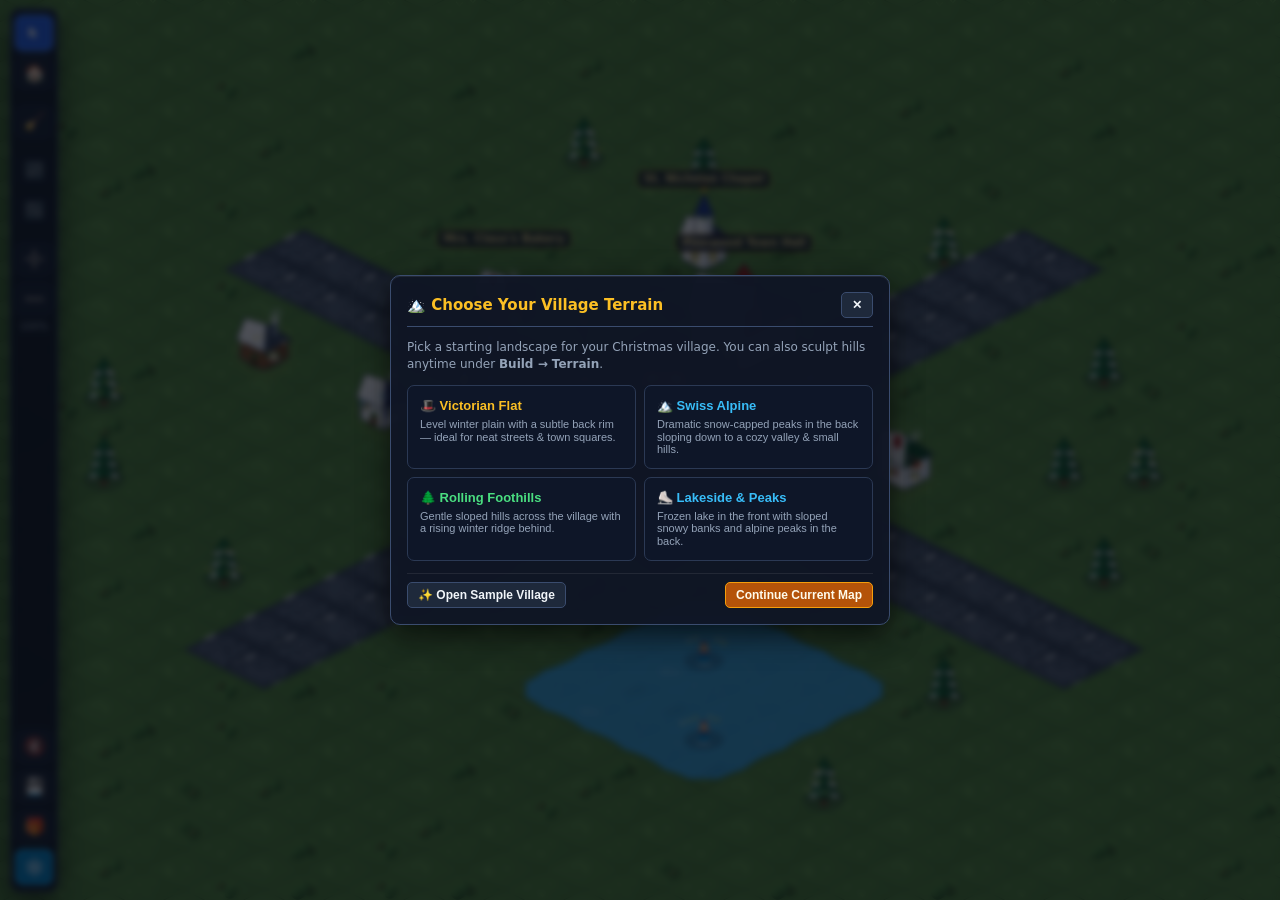
==== commit 3fdb3274: "Remove max tile elevation cap and expand lift/lower radius along slopes" ====
--- a/docs/index.html
+++ b/docs/index.html
@@ -802,7 +802,7 @@
           h = basinDist < 0.56 ? (basinDist / 0.56) * WATER_LEVEL * 0.92 : landH + (basinDist - 0.56) * 1.2;
         }
 
-        state.corners[cy][cx] = Math.max(0, Math.min(12, Math.round(h * 2) / 2));
+        state.corners[cy][cx] = Math.max(0, Math.round(h * 2) / 2);
       }
     }
 
@@ -2659,10 +2659,35 @@
     if (!item) return;
     if (item.type === 'elev') {
       pushUndo();
+      const step = item.delta * 0.75;
+      const MAX_SLOPE = 1.0;
+      const queue = [];
       for (let dy = 0; dy <= 1; dy++) {
         for (let dx = 0; dx <= 1; dx++) {
-          const cur = state.corners[gy + dy][gx + dx] || 0;
-          state.corners[gy + dy][gx + dx] = Math.max(0, Math.min(12, cur + item.delta * 0.75));
+          const cx = gx + dx, cy = gy + dy;
+          const cur = state.corners[cy][cx] || 0;
+          const next = Math.max(0, cur + step);
+          if (next !== cur) {
+            state.corners[cy][cx] = next;
+            queue.push([cx, cy]);
+          }
+        }
+      }
+      // Expand lift/lower radius outward when slope exceeds MAX_SLOPE (no max height cap)
+      while (queue.length) {
+        const [cx, cy] = queue.shift();
+        const ch = state.corners[cy][cx];
+        for (const [ox, oy] of [[1,0],[-1,0],[0,1],[0,-1]]) {
+          const nx = cx + ox, ny = cy + oy;
+          if (nx < 0 || ny < 0 || nx > GRID_SIZE || ny > GRID_SIZE) continue;
+          const nh = state.corners[ny][nx] || 0;
+          if (item.delta > 0 && ch - nh > MAX_SLOPE) {
+            state.corners[ny][nx] = ch - MAX_SLOPE;
+            queue.push([nx, ny]);
+          } else if (item.delta < 0 && nh - ch > MAX_SLOPE) {
+            state.corners[ny][nx] = Math.max(0, ch + MAX_SLOPE);
+            queue.push([nx, ny]);
+          }
         }
       }
       audio.playClick(item.delta > 0 ? 520 : 340);
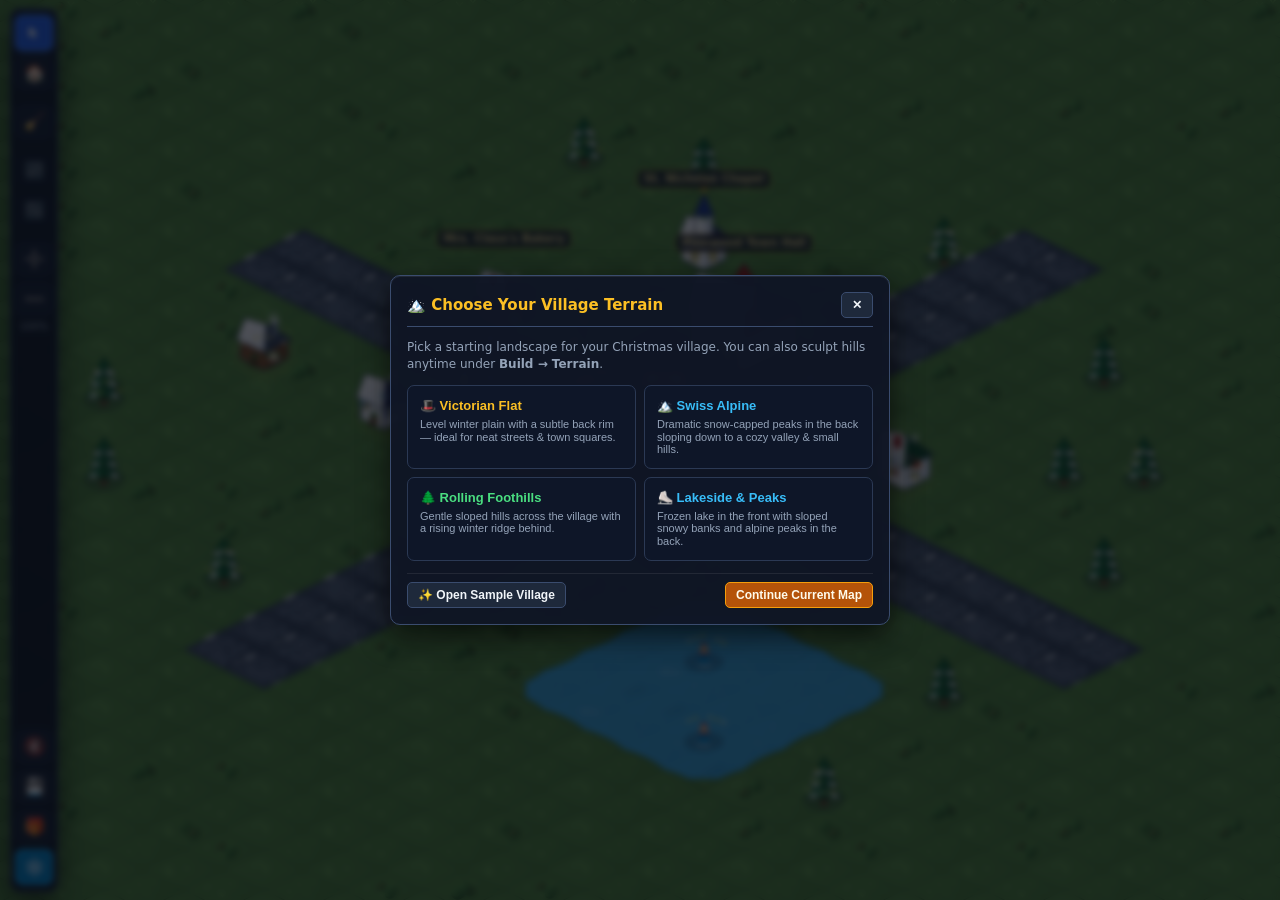
==== commit ddbafdd9: "Auto-hide left dock dialogs when pointer moves 14px away" ====
--- a/docs/index.html
+++ b/docs/index.html
@@ -2777,9 +2777,12 @@
   // =========================================================================
   // 9. LEFT TOOLBAR DIALOGS & CONFIGURATOR
   // =========================================================================
+  let dockZoneEntered = false;
+
   function closeAllDockDialogs() {
     document.querySelectorAll('.dock-dialog').forEach(d => d.classList.remove('open'));
     document.getElementById('btn-dock-build').classList.remove('dialog-open');
+    dockZoneEntered = false;
   }
 
   function openDockDialog(id) {
@@ -2788,6 +2791,7 @@
     if (!already) {
       document.getElementById(id).classList.add('open');
       if (id === 'dialog-build') document.getElementById('btn-dock-build').classList.add('dialog-open');
+      if (id !== 'dialog-options') dockZoneEntered = true;
     }
   }
 
@@ -2796,6 +2800,22 @@
     if (el.classList.contains('open')) closeAllDockDialogs();
     else openDockDialog(id);
   }
+
+  window.addEventListener('mousemove', e => {
+    const openDialog = document.querySelector('.dock-dialog.open');
+    if (!openDialog) return;
+    const activeEl = document.activeElement;
+    if (activeEl && openDialog.contains(activeEl) && (activeEl.tagName === 'INPUT' || activeEl.tagName === 'TEXTAREA')) return;
+
+    const pad = 14;
+    const inRect = r => e.clientX >= r.left - pad && e.clientX <= r.right + pad && e.clientY >= r.top - pad && e.clientY <= r.bottom + pad;
+    const nearZone = inRect(openDialog.getBoundingClientRect()) || inRect(document.getElementById('left-dock').getBoundingClientRect());
+    if (nearZone) {
+      dockZoneEntered = true;
+    } else if (dockZoneEntered) {
+      closeAllDockDialogs();
+    }
+  });
 
   function setTool(tool) {
     state.selectedTool = tool;
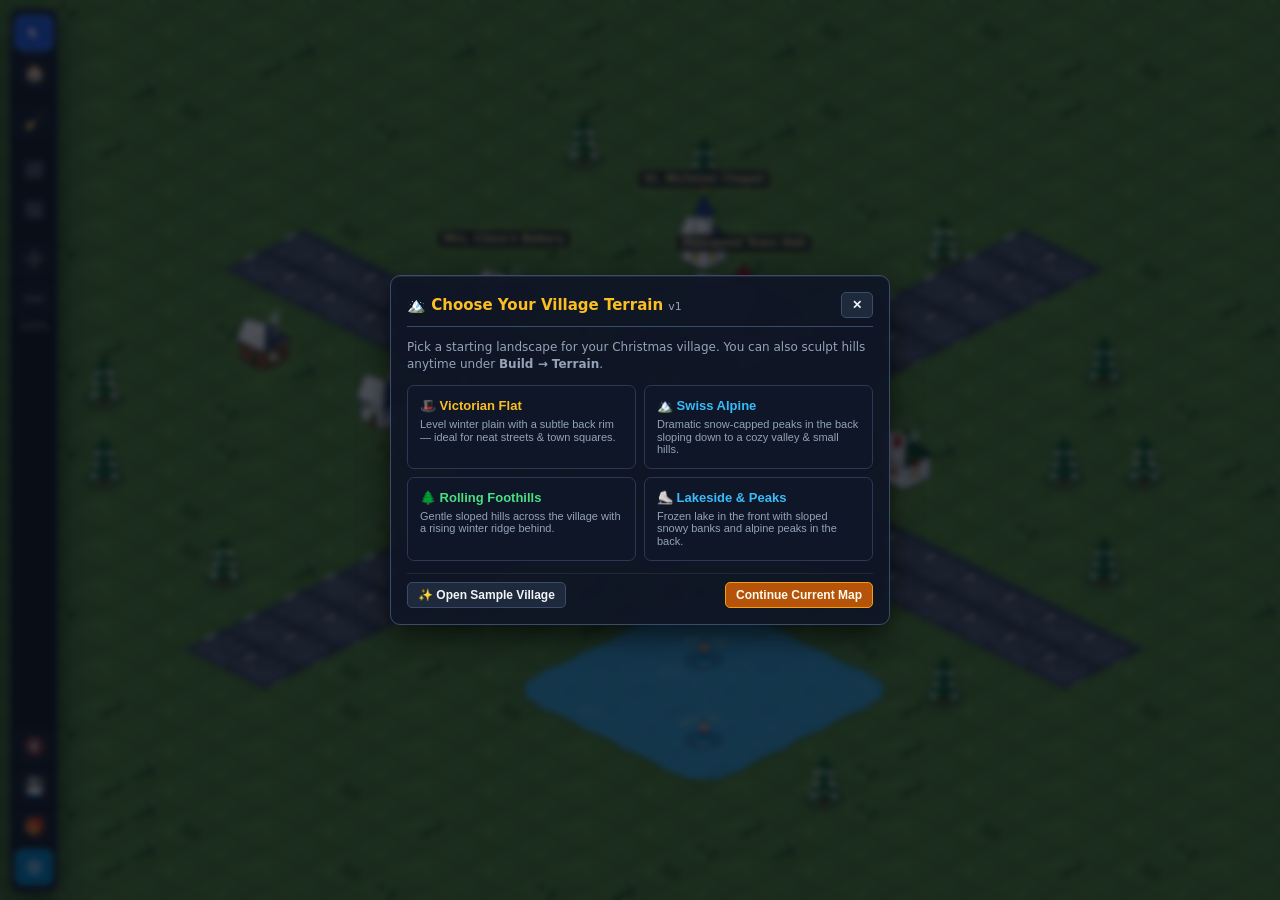
==== commit 6c925744: "Add incrementing global APP_VERSION (v1)" ====
--- a/docs/index.html
+++ b/docs/index.html
@@ -509,7 +509,7 @@
 <div id="modal-welcome" class="modal-backdrop open">
   <div class="modal ui-panel" style="width:500px;">
     <div class="modal-header">
-      <h3>🏔️ Choose Your Village Terrain</h3>
+      <h3>🏔️ Choose Your Village Terrain <span class="app-ver" style="font-size:11px;color:var(--text-muted);font-weight:400;"></span></h3>
       <button class="btn" onclick="closeModal('modal-welcome')" title="Keep Current">✕</button>
     </div>
     <div style="font-size:12px;color:var(--text-muted);line-height:1.4;">
@@ -544,7 +544,7 @@
 <div id="modal-saves" class="modal-backdrop">
   <div class="modal ui-panel">
     <div class="modal-header">
-      <h3>💾 Saved Villages & Presets</h3>
+      <h3>💾 Saved Villages & Presets <span class="app-ver" style="font-size:11px;color:var(--text-muted);font-weight:400;"></span></h3>
       <button class="btn" onclick="closeModal('modal-saves')">✕</button>
     </div>
     <div class="option-row">
@@ -616,6 +616,8 @@
   // =========================================================================
   // 1. CONSTANTS & MAP CONFIGURATION (60x60 spacious design area)
   // =========================================================================
+  const APP_VERSION = 1;
+  window.APP_VERSION = APP_VERSION;
   const GRID_SIZE = 60;
   const TILE_W = 80;
   const TILE_H = 40;
@@ -3070,6 +3072,7 @@
   function serializeVillage() {
     return {
       version: 3,
+      appVersion: APP_VERSION,
       gridSize: GRID_SIZE,
       terrain: state.terrain,
       corners: state.corners,
@@ -3410,6 +3413,7 @@
 
   if (!loaded) { buildSampleVillage(); autoSave(); }
 
+  document.querySelectorAll('.app-ver').forEach(el => { el.textContent = `v${APP_VERSION}`; });
   centerCamera();
   renderPalette();
   renderConfigPanel();
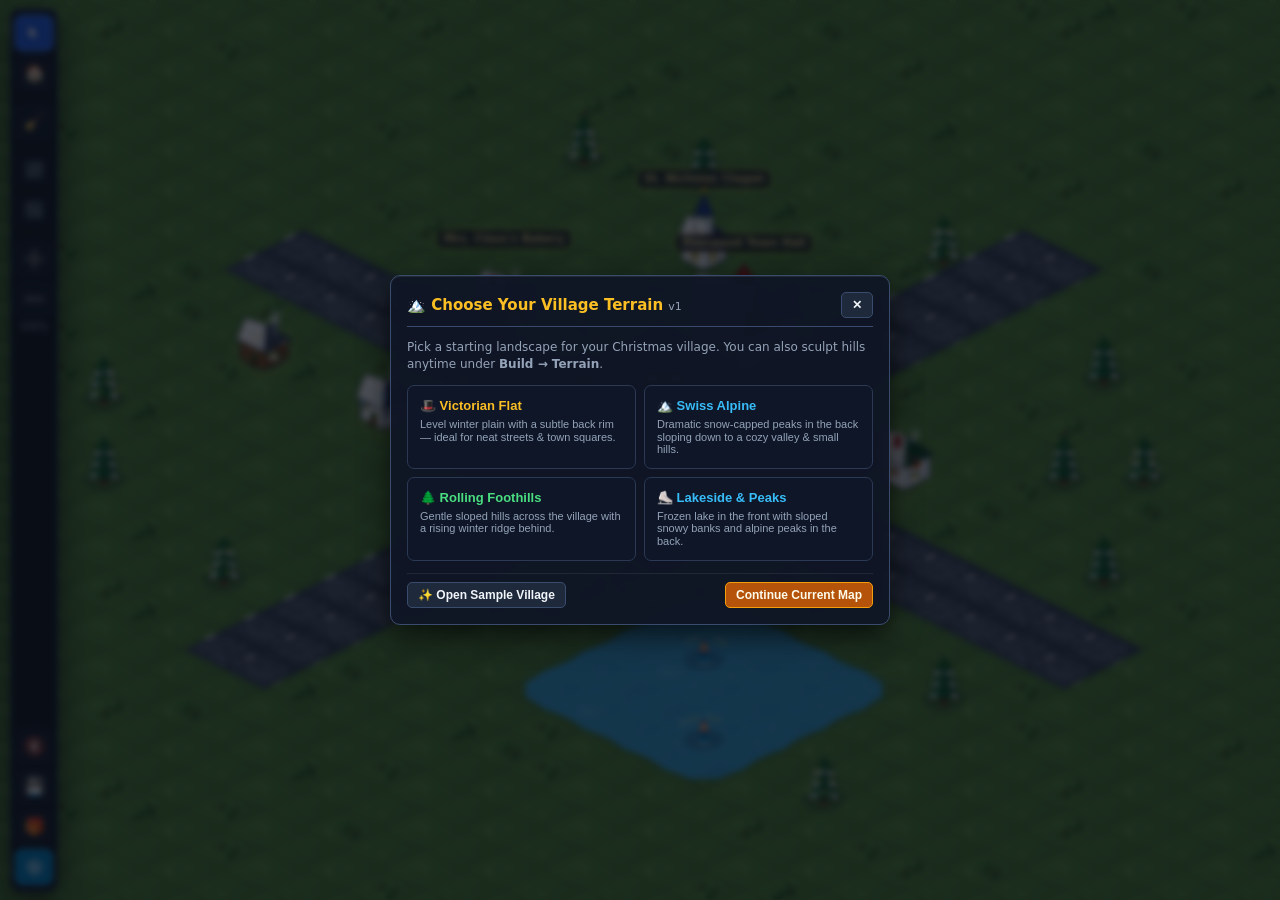
==== commit 9795c842: "Add Storybook Cottage from src/cottage.svg via Makefile asset embed" ====
--- a/docs/index.html
+++ b/docs/index.html
@@ -666,6 +666,7 @@
     { id: 'plaza',      cat: 'terrain',   name: 'Timber Plaza',     type: 'terrain', desc: 'Warm wooden town square decking.' },
 
     { id: 'cottage',    cat: 'buildings', name: 'Cozy Cottage',     type: 'object', size: 1, hasColor: true, hasLights: true, hasFireplace: true, hasFlip: true, desc: 'Storybook cottage with wreath, shutters & chimney.' },
+    { id: 'cottage_svg',cat: 'buildings', name: 'Storybook Cottage',type: 'object', size: 2, hasColor: false, hasLights: true, hasFireplace: true, hasFlip: true, desc: '2x2 illustrated storybook cottage.' },
     { id: 'bakery',     cat: 'buildings', name: 'Cocoa Bakery',     type: 'object', size: 1, hasColor: true, hasLights: true, hasFireplace: true, hasFlip: true, desc: 'Warm bakery with scalloped awning & glowing display.' },
     { id: 'workshop',   cat: 'buildings', name: 'Toy Workshop',     type: 'object', size: 1, hasColor: true, hasLights: true, hasFireplace: true, hasFlip: true, desc: 'Whimsical workshop with hanging sign & eaves.' },
     { id: 'cabin',      cat: 'buildings', name: 'Log Cabin',        type: 'object', size: 1, hasColor: true, hasLights: true, hasFireplace: true, hasFlip: true, desc: 'Rustic timber cabin with stone chimney.' },
@@ -834,6 +835,7 @@
     }
   }
 
+  var SVG_COTTAGE_URI = "[data-uri]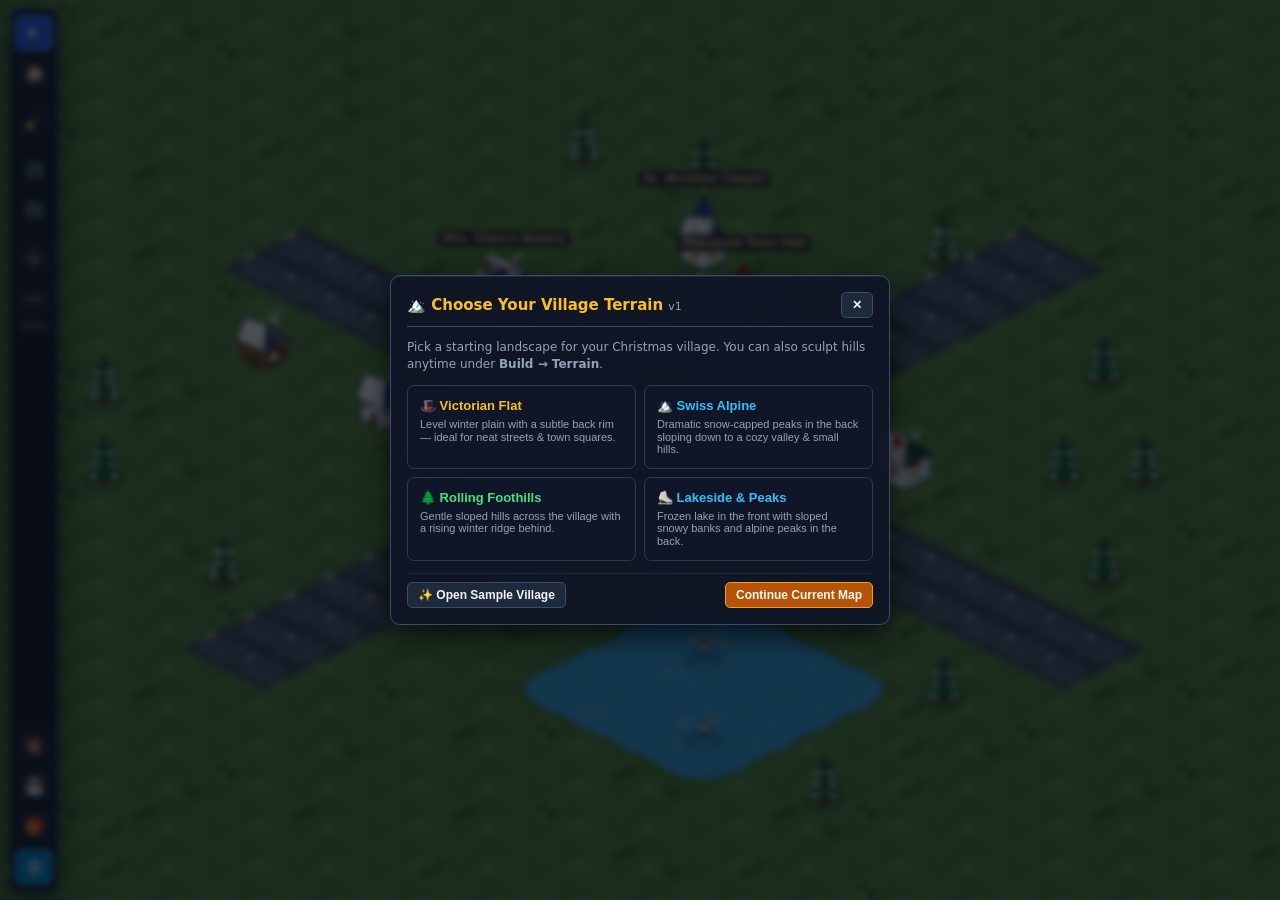
==== commit 50c5840c: "Replace Cocoa Bakery with src/bakery.svg and strip near-white VTracer backgrounds" ====
--- a/docs/index.html
+++ b/docs/index.html
@@ -667,7 +667,7 @@
 
     { id: 'cottage',    cat: 'buildings', name: 'Cozy Cottage',     type: 'object', size: 1, hasColor: true, hasLights: true, hasFireplace: true, hasFlip: true, desc: 'Storybook cottage with wreath, shutters & chimney.' },
     { id: 'cottage_svg',cat: 'buildings', name: 'Storybook Cottage',type: 'object', size: 2, hasColor: false, hasLights: true, hasFireplace: true, hasFlip: true, desc: '2x2 illustrated storybook cottage.' },
-    { id: 'bakery',     cat: 'buildings', name: 'Cocoa Bakery',     type: 'object', size: 1, hasColor: true, hasLights: true, hasFireplace: true, hasFlip: true, desc: 'Warm bakery with scalloped awning & glowing display.' },
+    { id: 'bakery',     cat: 'buildings', name: 'Cocoa Bakery',     type: 'object', size: 1, hasColor: false, hasLights: true, hasFireplace: true, hasFlip: true, desc: 'Illustrated bakery with striped awning & cozy glow.' },
     { id: 'workshop',   cat: 'buildings', name: 'Toy Workshop',     type: 'object', size: 1, hasColor: true, hasLights: true, hasFireplace: true, hasFlip: true, desc: 'Whimsical workshop with hanging sign & eaves.' },
     { id: 'cabin',      cat: 'buildings', name: 'Log Cabin',        type: 'object', size: 1, hasColor: true, hasLights: true, hasFireplace: true, hasFlip: true, desc: 'Rustic timber cabin with stone chimney.' },
     { id: 'chapel',     cat: 'buildings', name: 'Steeple Chapel',   type: 'object', size: 1, hasColor: true, hasLights: true, hasFireplace: false, hasFlip: true, desc: 'Quaint chapel with stained glass & bell spire.' },
@@ -836,6 +836,7 @@
   }
 
   var SVG_COTTAGE_URI = "[data-uri]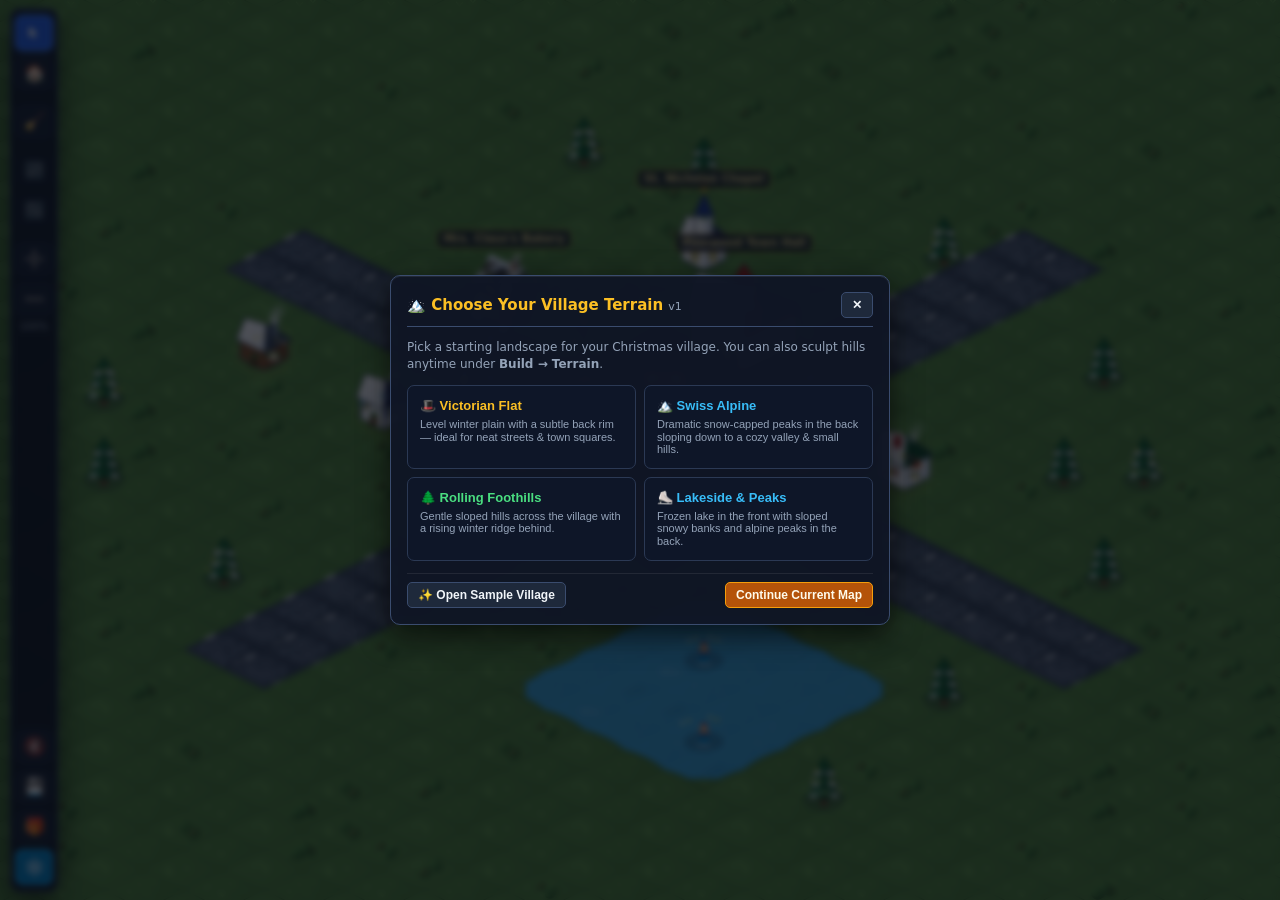
==== commit d7be3e06: "Add Grand Cathedral building from src/cathedral.svg" ====
--- a/docs/index.html
+++ b/docs/index.html
@@ -671,6 +671,7 @@
     { id: 'workshop',   cat: 'buildings', name: 'Toy Workshop',     type: 'object', size: 1, hasColor: true, hasLights: true, hasFireplace: true, hasFlip: true, desc: 'Whimsical workshop with hanging sign & eaves.' },
     { id: 'cabin',      cat: 'buildings', name: 'Log Cabin',        type: 'object', size: 1, hasColor: true, hasLights: true, hasFireplace: true, hasFlip: true, desc: 'Rustic timber cabin with stone chimney.' },
     { id: 'chapel',     cat: 'buildings', name: 'Steeple Chapel',   type: 'object', size: 1, hasColor: true, hasLights: true, hasFireplace: false, hasFlip: true, desc: 'Quaint chapel with stained glass & bell spire.' },
+    { id: 'cathedral',  cat: 'buildings', name: 'Grand Cathedral',  type: 'object', size: 2, hasColor: false, hasLights: true, hasFireplace: false, hasFlip: true, desc: '2x2 gothic winter cathedral.' },
     { id: 'butcher',    cat: 'buildings', name: 'Butcher Shop',     type: 'object', size: 1, hasColor: true, hasLights: true, hasFireplace: true, hasFlip: true, desc: 'Cozy butcher shop with striped awning & display.' },
     { id: 'postoffice', cat: 'buildings', name: 'Post Office',      type: 'object', size: 1, hasColor: true, hasLights: true, hasFireplace: true, hasFlip: true, desc: 'Holiday post office with red mailbox out front.' },
     { id: 'townhall',   cat: 'buildings', name: 'Grand Town Hall',  type: 'object', size: 2, hasColor: true, hasLights: true, hasFireplace: true, hasFlip: false, desc: '2x2 centerpiece hall with illuminated clock tower.' },
@@ -837,6 +838,7 @@
 
   var SVG_COTTAGE_URI = "[data-uri]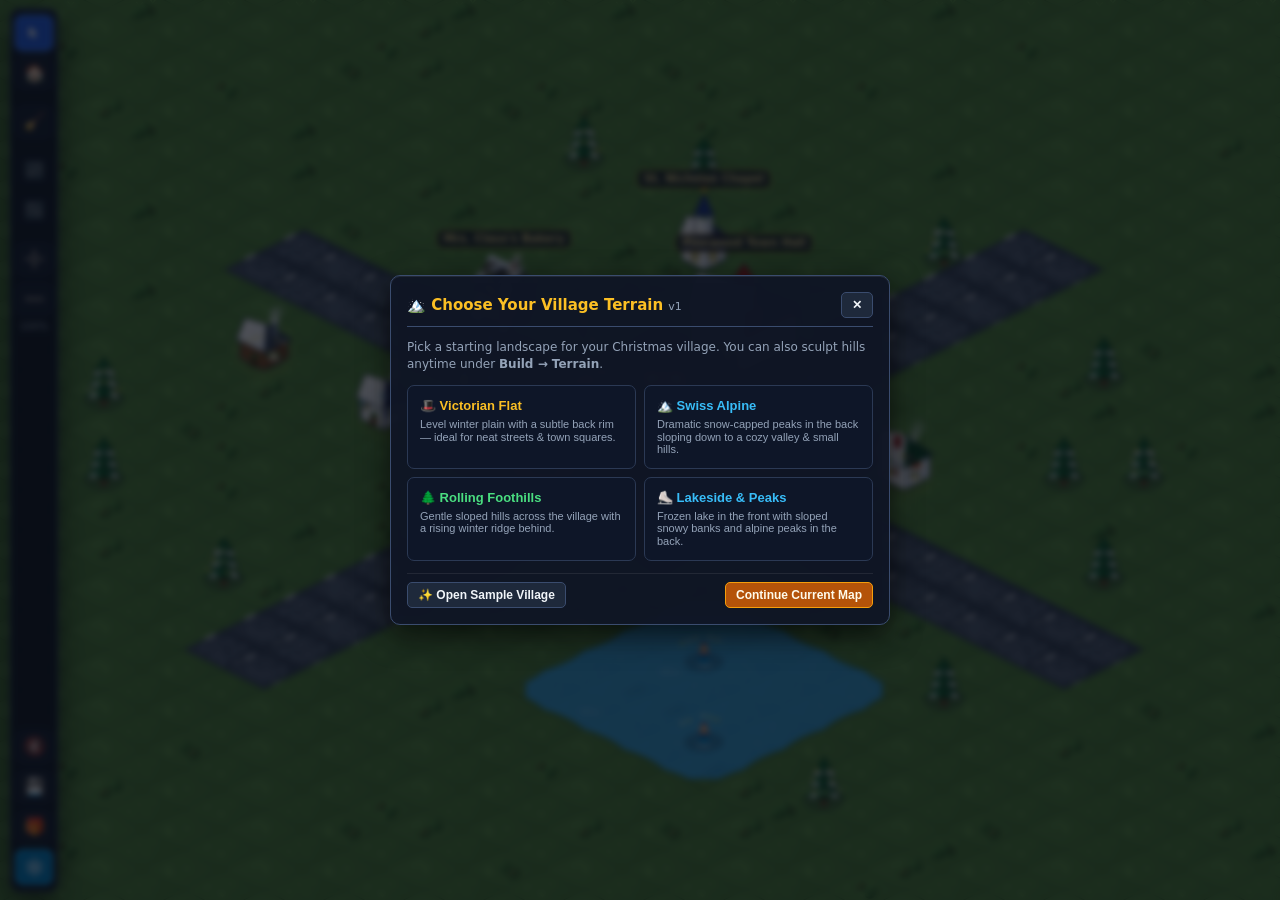
==== commit 61d4bfdb: "Add Horse & Carriage under Living tab from src/horse_and_carriage.svg" ====
--- a/docs/index.html
+++ b/docs/index.html
@@ -689,6 +689,7 @@
 
     { id: 'sleigh',     cat: 'living',    name: "Santa's Sleigh",   type: 'object', size: 1, hasLights: true, hasFlip: true, desc: 'Curved crimson sleigh packed with gifts.' },
     { id: 'horse',      cat: 'living',    name: 'Winter Horse',     type: 'object', size: 1, hasHorseColor: true, hasFlip: true, desc: 'Gentle horse with festive saddle blanket.' },
+    { id: 'carriage',   cat: 'living',    name: 'Horse & Carriage', type: 'object', size: 1, hasLights: true, hasFlip: true, desc: 'Festive horse-drawn winter carriage.' },
     { id: 'carolers',   cat: 'living',    name: 'Carolers',         type: 'object', size: 1, desc: 'Trio of bundled-up singers with songbooks.' },
     { id: 'skater',     cat: 'living',    name: 'Ice Skater',       type: 'object', size: 1, hasFlip: true, desc: 'Villager gliding in winter coat & scarf.' },
     { id: 'reindeer',   cat: 'living',    name: 'Reindeer',         type: 'object', size: 1, hasFlip: true, desc: 'Whimsical reindeer with red jingle collar.' },
@@ -839,6 +840,7 @@
   var SVG_COTTAGE_URI = "[data-uri]